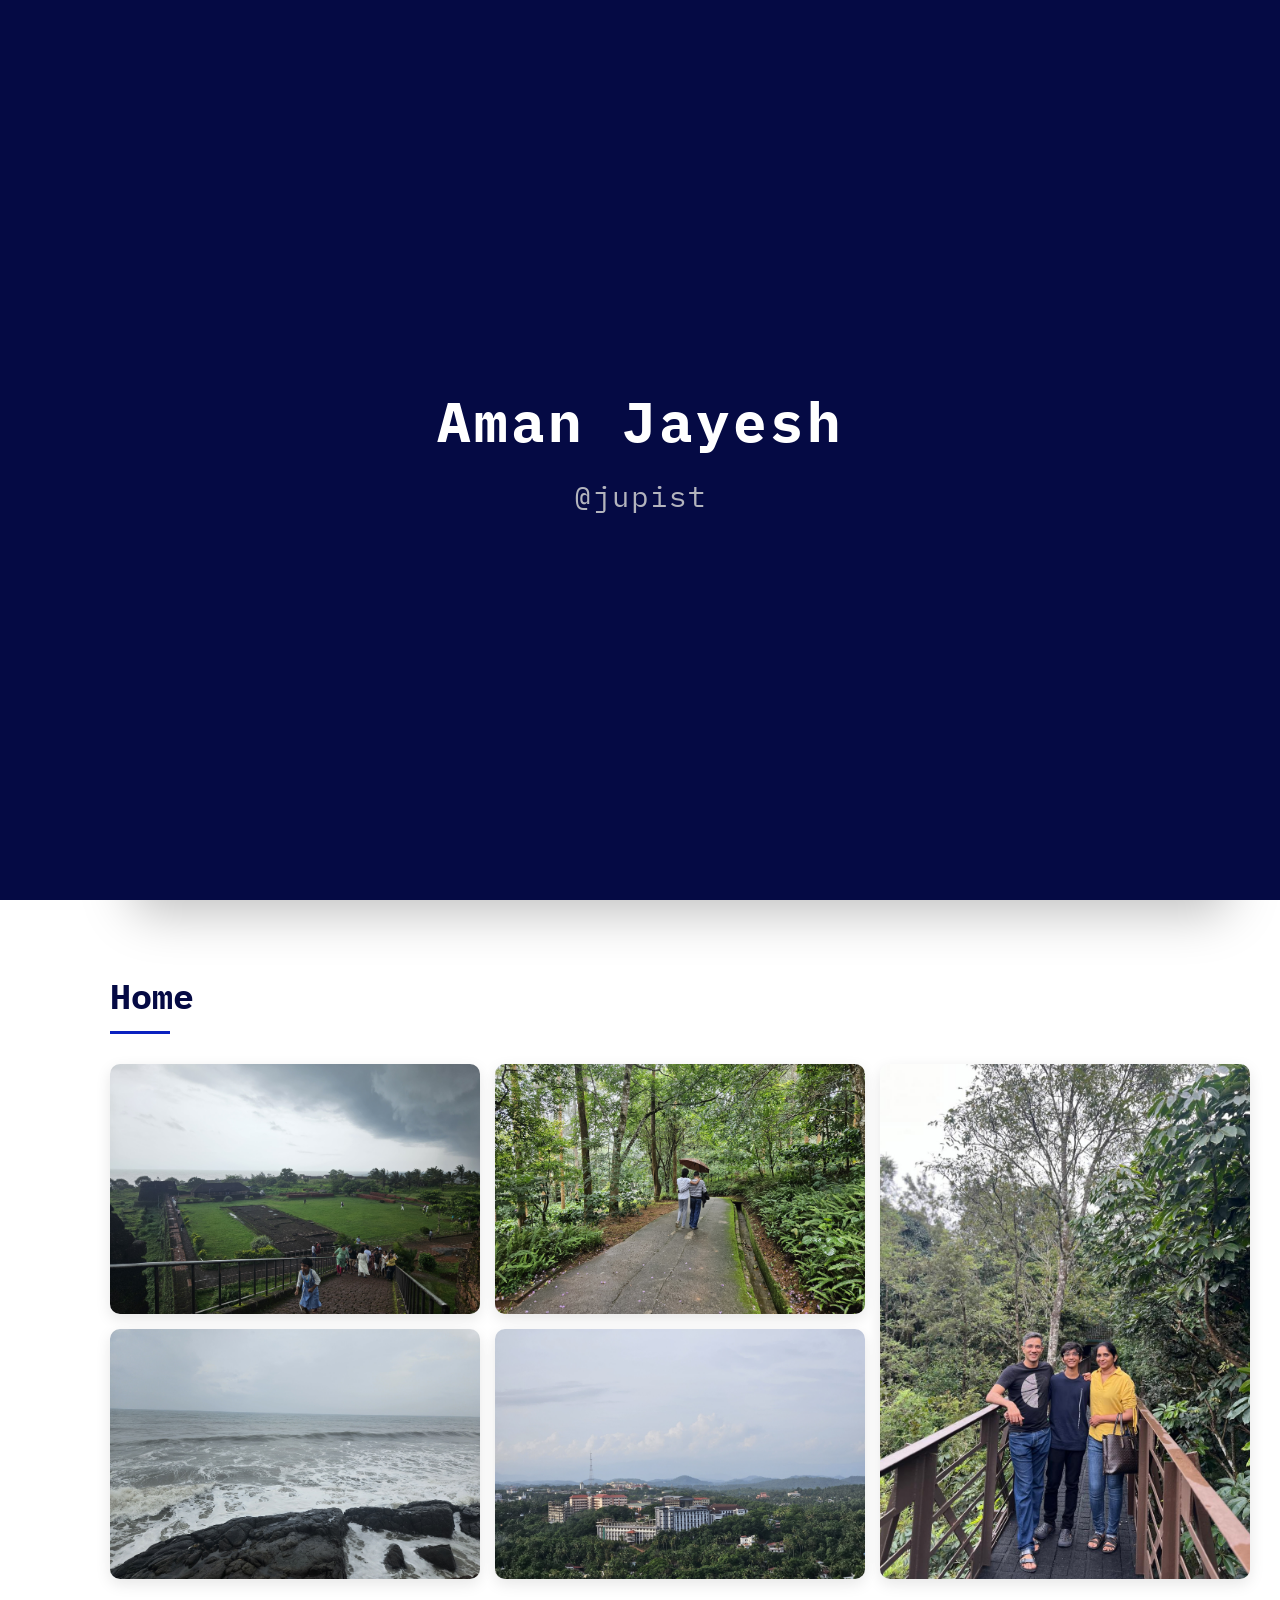
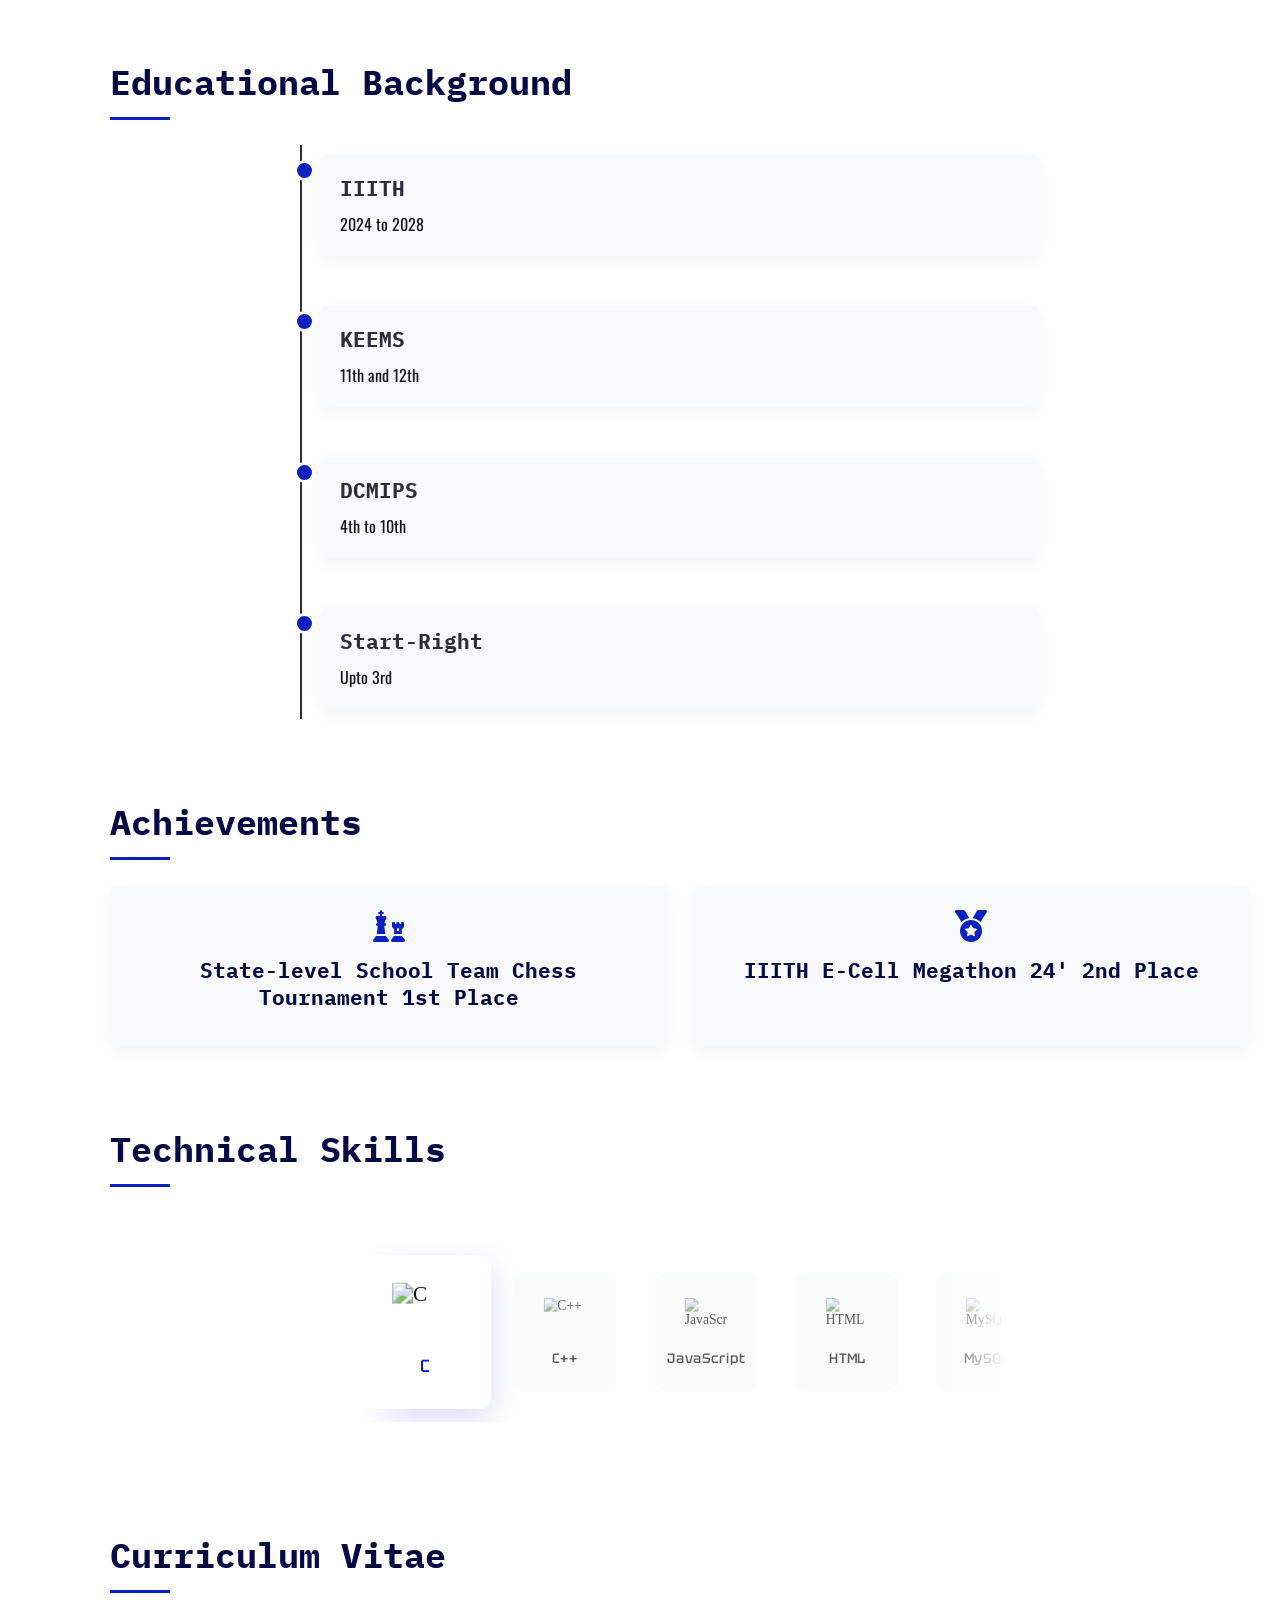
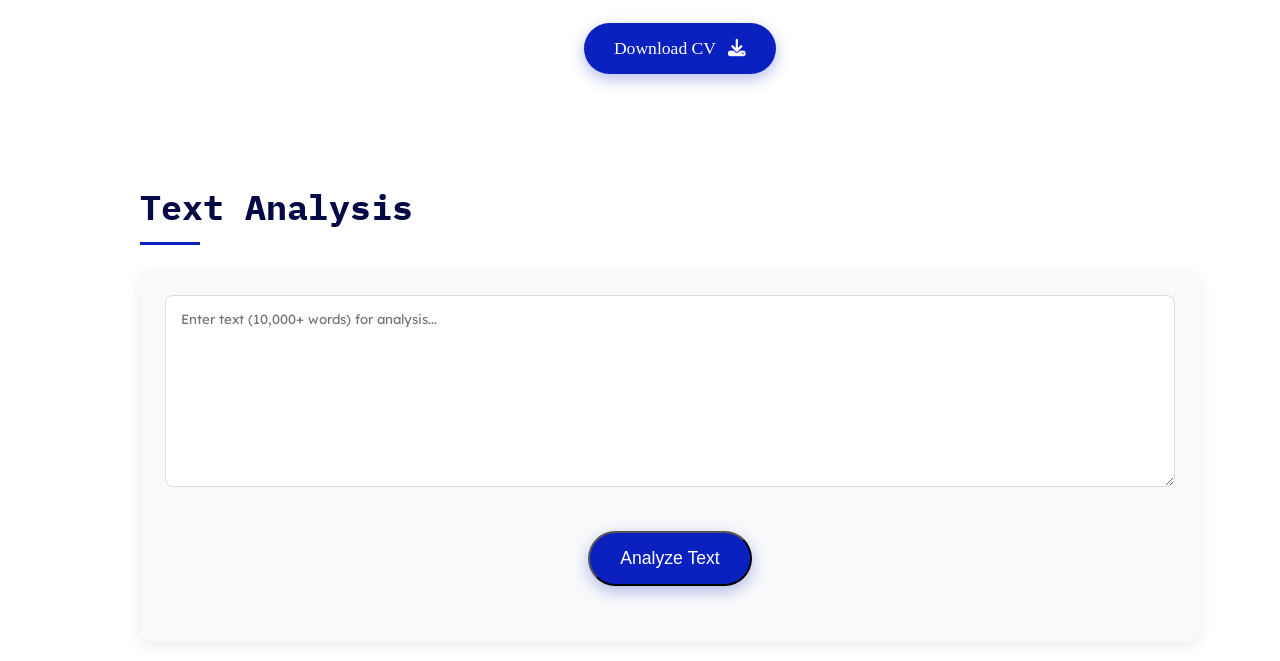
==== index.html @ 3fd02245 "9th" ====
<!DOCTYPE html>
<html lang="en">
<head>
    <meta charset="UTF-8">
    <meta name="viewport" content="width=device-width, initial-scale=1.0">
    <title>Aman Jayesh - Portfolio</title>
    <!-- Add IBM Plex Mono font -->
    <link rel="preconnect" href="https://fonts.googleapis.com">
    <link rel="preconnect" href="https://fonts.gstatic.com" crossorigin>
    <link href="https://fonts.googleapis.com/css2?family=IBM+Plex+Mono:wght@400;500;700&display=swap" rel="stylesheet">
    <!-- Add Oswald font for education section -->
    <link href="https://fonts.googleapis.com/css2?family=Oswald:wght@400;500;600;700&display=swap" rel="stylesheet">
    <!-- Add Tektur font for technical skills -->
    <link href="https://fonts.googleapis.com/css2?family=Tektur:wght@400;500;600;700&display=swap" rel="stylesheet">
    <!-- Add Lexend font for About Me and Profile sections -->
    <link href="https://fonts.googleapis.com/css2?family=Lexend:wght@300;400;500;600;700&display=swap" rel="stylesheet">
    <!-- Add Nexa Bold font -->
    <link href="https://use.typekit.net/your-project-id.css" rel="stylesheet"> <!-- You'll need a valid Typekit subscription for Nexa -->
    <!-- Your existing styles -->
    <link rel="stylesheet" href="css/styles.css">
    <link rel="stylesheet" href="css/animations.css">
    <link rel="stylesheet" href="https://cdnjs.cloudflare.com/ajax/libs/font-awesome/6.5.1/css/all.min.css">
    <!-- Add custom font styles -->
    <style>
        /* Add Nexa Bold font-face if you have the font files */
        @font-face {
            font-family: 'Nexa-Heavy';
            src: url('assets/fonts/Nexa-Heavy.ttf') format('ttf'),
                 url('assets/fonts/Nexa-Heavy.ttf') format('ttf');
            font-weight: bold;
            font-style: normal;
            font-display: swap;
        }
        
        body {
            font-family: 'Nexa-Heavy', serif;
        }
        
        h1, h2, h3 {
            font-family: 'IBM Plex Mono', 'Courier New', monospace;
        }
        
        /* Apply Oswald font specifically to education section content paragraphs, not the headings */
        .timeline-content p {
            font-family: 'Oswald', sans-serif;
            font-weight: 400;
        }
        
        /* Apply Tektur font specifically to technical skill names */
        .skill-item p {
            font-family: 'Tektur', sans-serif;
            font-weight: 500;
            letter-spacing: 0.5px;
        }
        
        /* Apply Lexend font to about section content */
        .about-section-item p {
            font-family: 'Lexend', sans-serif;
            font-weight: 400;
            line-height: 1.7;
            color: #555;
        }
        
        /* Apply Lexend font to profile section content */
        .profile-title, .profile-info-item {
            font-family: 'Lexend', sans-serif;
        }
        
        .menu-item span {
            font-family: 'IBM Plex Mono', 'Courier New', monospace;
        }
        
        .loading-name, .loading-username {
            font-family: 'IBM Plex Mono', 'Courier New', monospace;
        }
        
        /* Enhanced About section styles with direct box-shadow */
        .about-container-alt {
            display: grid;
            grid-template-columns: 1fr 2fr;
            gap: 40px;
            margin: 40px 30px;
            background-color: #eaecf0; /* Slightly darker off-white background */
            border-radius: 15px;
            overflow: hidden;
            position: relative;
            box-shadow: 0 10px 50px 10px rgba(0, 0, 0, 0.25); /* Direct prominent shadow */
            transform: translateZ(0); /* Force hardware acceleration for better shadow */
            transition: all 0.3s ease;
        }

        .about-container-alt:hover {
            box-shadow: 0 15px 60px 15px rgba(0, 0, 0, 0.3); /* Stronger shadow on hover */
            transform: translateZ(0) translateY(-5px); /* Subtle lift effect */
        }

        .about-image-column {
            display: flex;
            flex-direction: column;
            align-items: center;
            background-color: var(--navy);
            padding: 40px 20px;
        }

        .profile-card {
            width: 100%;
            max-width: 350px;
            color: white;
            box-shadow: 0 10px 20px rgba(0, 0, 0, 0.2);
            border-radius: 8px;
            overflow: hidden;
            transition: all 0.3s ease;
        }

        .profile-card:hover {
            box-shadow: 0 15px 30px rgba(0, 0, 0, 0.3);
            transform: translateY(-5px);
        }

        .profile-image {
            width: 200px;
            height: 200px;
            border-radius: 50%;
            overflow: hidden;
            margin: 0 auto 25px;
            border: 4px solid rgba(255, 255, 255, 0.2);
            box-shadow: 0 8px 20px rgba(0, 0, 0, 0.2);
        }

        .profile-image img {
            width: 100%;
            height: 100%;
            object-fit: cover;
            transition: transform 0.5s ease;
        }

        .profile-card:hover .profile-image img {
            transform: scale(1.05);
        }

        .profile-details {
            text-align: center;
            padding: 0 15px;
        }

        .profile-details h3 {
            font-size: 1.8rem;
            margin-bottom: 10px;
            color: white;
        }

        .profile-title {
            color: var(--gray);
            font-weight: 500;
            margin-bottom: 20px;
            font-size: 1.1rem;
        }

        .profile-info-item {
            display: flex;
            align-items: center;
            margin: 15px 0;
            color: rgba(255, 255, 255, 0.8);
        }

        .profile-info-item i {
            width: 30px;
            margin-right: 10px;
            color: white; /* Changed icon color to white */
        }

        .profile-info-item a {
            color: rgba(255, 255, 255, 0.8);
            text-decoration: none;
            transition: color 0.3s ease;
        }

        .profile-info-item a:hover {
            color: white;
            text-decoration: underline;
        }

        .social-links {
            margin-top: 30px;
            display: flex;
            justify-content: center;
            gap: 15px;
        }

        .social-links a {
            width: 40px;
            height: 40px;
            border-radius: 50%;
            background-color: rgba(255, 255, 255, 0.1);
            color: white;
            display: flex;
            align-items: center;
            justify-content: center;
            transition: all 0.3s ease;
        }

        .social-links a:hover {
            background-color: var(--blue);
            transform: translateY(-3px);
        }

        .about-content-column {
            padding: 40px;
        }

        .about-content-column h2 {
            margin-bottom: 30px;
            color: var(--navy);
            position: relative;
            display: inline-block;
        }

        .about-content-column h2:after {
            content: "";
            position: absolute;
            bottom: -10px;
            left: 0;
            width: 60px;
            height: 3px;
            background-color: var(--blue);
        }

        .about-section-item {
            position: relative;
            margin-bottom: 25px;
            padding-left: 30px;
        }

        .about-section-item:before {
            content: "";
            position: absolute;
            left: 0;
            top: 8px;
            width: 10px;
            height: 10px;
            border-radius: 50%;
            background-color: var(--blue);
        }

        .about-section-item h3 {
            margin-bottom: 12px;
            color: var(--dark-blue);
            font-size: 1.2rem;
        }

        .about-section-item p {
            line-height: 1.7;
            color: #555;
        }

        /* Responsive adjustments */
        @media screen and (max-width: 768px) {
            .about-container-alt {
                grid-template-columns: 1fr;
                margin: 30px 20px;
            }
            
            .about-image-column {
                padding: 30px 20px;
            }
            
            .about-content-column {
                padding: 30px 25px;
            }
        }

        /* Update carousel styles to support mouse hover interaction */
        .carousel {
            display: flex;
            position: relative;
            padding: 20px 0;
            overflow-x: auto; /* Changed from hidden to auto to allow manual scrolling */
            scroll-snap-type: x mandatory;
            scroll-behavior: smooth;
            -ms-overflow-style: none;  /* IE and Edge */
            scrollbar-width: none;  /* Firefox */
            pointer-events: auto; /* Enable pointer events on the carousel */
            cursor: grab; /* Show grab cursor to indicate scrollable area */
        }
        
        .carousel::-webkit-scrollbar {
            display: none;
        }
        
        .skill-item {
            transition: all 0.3s ease;
            opacity: 0.7;
            filter: grayscale(30%);
            transform: scale(0.85);
            cursor: pointer;
            flex: 0 0 120px;
            margin: 0 10px;
            scroll-snap-align: center;
        }
        
        .skill-item:hover, .skill-item.active {
            opacity: 1;
            filter: grayscale(0%);
            transform: scale(1.1);
            box-shadow: 0 10px 30px rgba(10, 33, 192, 0.15);
            background-color: white;
        }

        /* Home section gallery styling */
        .home-gallery {
            display: grid;
            grid-template-columns: repeat(3, 1fr);
            grid-template-rows: repeat(2, 250px);
            gap: 15px;
            margin: 30px 0;
        }
        
        .gallery-item {
            position: relative;
            overflow: hidden;
            border-radius: 10px;
            transition: all 0.3s ease;
            box-shadow: 0 5px 15px rgba(0, 0, 0, 0.1);
        }
        
        .gallery-item:hover {
            transform: translateY(-5px);
            box-shadow: 0 15px 30px rgba(0, 0, 0, 0.2);
        }
        
        .gallery-item img {
            width: 100%;
            height: 100%;
            object-fit: cover;
            transition: transform 0.5s ease;
        }
        
        .gallery-item:hover img {
            transform: scale(1.05);
        }
        
        /* Position the gallery items */
        .gallery-item:first-child {
            grid-column: 1;
            grid-row: 1;
        }
        
        .gallery-item:nth-child(2) {
            grid-column: 2;
            grid-row: 1;
        }
        
        .gallery-item:nth-child(3) {
            grid-column: 3;
            grid-row: 1 / span 2; /* Make this the portrait image spanning 2 rows */
            height: 100%;
        }
        
        .gallery-item:nth-child(4) {
            grid-column: 1;
            grid-row: 2;
        }
        
        .gallery-item:nth-child(5) {
            grid-column: 2;
            grid-row: 2;
        }
        
        /* Responsive adjustments for the gallery */
        @media screen and (max-width: 768px) {
            .home-gallery {
                grid-template-columns: 1fr 1fr;
                grid-template-rows: repeat(3, 200px);
            }
            
            .gallery-item:nth-child(3) {
                grid-column: 1 / span 2;
                grid-row: 3;
                height: auto;
            }
            
            .gallery-item:nth-child(4) {
                grid-column: 1;
                grid-row: 2;
            }
            
            .gallery-item:nth-child(5) {
                grid-column: 2;
                grid-row: 2;
            }
        }
        .text-analysis-container {
        background-color: #f8f9fa;
        padding: 25px;
        border-radius: 12px;
        box-shadow: 0 5px 15px rgba(0, 0, 0, 0.08);
    }
    
    .analysis-results {
        margin-top: 20px;
    }
    
    .result-section {
        margin-bottom: 30px;
    }
    
    .result-section h3 {
        margin-bottom: 15px;
        padding-bottom: 8px;
        border-bottom: 2px solid var(--blue);
        color: var(--navy);
    }
    
    .stats-grid {
        display: grid;
        grid-template-columns: repeat(auto-fill, minmax(200px, 1fr));
        gap: 15px;
    }
    
    .stat-item {
        background-color: white;
        padding: 15px;
        border-radius: 8px;
        box-shadow: 0 3px 10px rgba(0, 0, 0, 0.05);
        display: flex;
        justify-content: space-between;
        align-items: center;
    }
    
    .stat-label {
        font-weight: 500;
        color: #555;
    }
    
    .stat-value {
        font-family: 'Tektur', monospace;
        font-size: 1.2rem;
        color: var(--blue);
    }
    
    .word-counts {
        display: grid;
        grid-template-columns: repeat(auto-fill, minmax(150px, 1fr));
        gap: 10px;
    }
    
    .word-count-item {
        background-color: white;
        padding: 12px 15px;
        border-radius: 8px;
        box-shadow: 0 3px 10px rgba(0, 0, 0, 0.05);
        display: flex;
        justify-content: space-between;
        align-items: center;
    }
    
    .word-count-item .word {
        font-weight: 500;
        color: #444;
    }
    .word-count-item .count {
        font-family: 'Tektur', monospace;
        color: var(--blue);
    }
    
    @media screen and (max-width: 768px) {
        .stats-grid, .word-counts {
            grid-template-columns: 1fr 1fr;
        }
    }
    
    @media screen and (max-width: 480px) {
        .stats-grid, .word-counts {
            grid-template-columns: 1fr;
        }
    }
    /* Text analysis section layout fixes */
#text-analysis {
    padding-left: 100px; /* Move content away from menu bar */
    padding-right: 40px;
    max-width: 1200px;
    margin: 0 auto; /* Center the section */
}

#analyze-btn {
    display: block;
    margin: 20px auto 30px;
}

#text-input {
    width: 100%;
    max-width: 100%;
    box-sizing: border-box;
}

.analysis-results {
    width: 100%;
    max-width: 100%;
}
    </style>
</head>
<body>
    <!-- Fullscreen Loading Animation -->
    <div class="loading-screen">
        <div class="loading-content">
            <h1 class="loading-name">Aman Jayesh</h1>
            <p class="loading-username">@jupist</p>
        </div>
    </div>

    <!-- Side Navigation Menu -->
    <nav class="side-menu">
        <ul>
            <li><a href="#about" class="menu-item"><i class="fas fa-user"></i> <span>About</span></a></li>
            <li><a href="#home" class="menu-item"><i class="fas fa-home"></i> <span>Home</span></a></li>
            <li><a href="#education" class="menu-item"><i class="fas fa-graduation-cap"></i> <span>Education</span></a></li>
            <li><a href="#achievements" class="menu-item"><i class="fas fa-trophy"></i> <span>Achievements</span></a></li>
            <li><a href="#skills" class="menu-item"><i class="fas fa-code"></i> <span>Skills</span></a></li>
            <li><a href="#cv" class="menu-item"><i class="fas fa-file-pdf"></i> <span>CV</span></a></li>
        </ul>
    </nav>

    <!-- Main Content -->
    <div class="content">
        <header>
            <h1>Aman Jayesh</h1>
        </header>

        <section id="about" class="section">
            <!-- Removed the shadow-wrapper div and applied shadow directly to about-container-alt -->
            <div class="about-container-alt">
                <div class="about-image-column">
                    <div class="profile-card">
                        <div class="profile-image">
                            <img src="assets/images/profile-photo.jpg" alt="Aman Jayesh">
                        </div>
                        <div class="profile-details">
                            <h3>Aman Jayesh</h3>
                            <p class="profile-title">Computer Science Student</p>
                            <div class="profile-info-item">
                                <i class="fas fa-graduation-cap"></i>
                                <a href="https://www.iiit.ac.in" target="_blank">IIIT Hyderabad</a>
                            </div>
                            <div class="profile-info-item">
                                <i class="fas fa-map-marker-alt"></i>
                                <span>Calicut, Kerala</span>
                            </div>
                            <div class="profile-info-item">
                                <i class="fas fa-shuttle-space"></i>
                                <span>2024 - 2028</span>
                            </div>
                            <div class="social-links">
                                <a href="https://github.com/jupist/" target="_blank"><i class="fab fa-github"></i></a>
                                <a href="https://www.linkedin.com/in/aman-jayesh-77b382324" target="_blank"><i class="fab fa-linkedin"></i></a>
                            </div>
                        </div>
                    </div>
                </div>
                
                <div class="about-content-column">
                    <h2>About Me</h2>
                    
                    <div class="about-section-item">
                        <h3>Background</h3>
                        <p>My name is Aman Jayesh and I'm doing a BTech in Computer Science and Engineering at International Institute of Information Technology, Hyderabad. I am from Calicut, Kerala, a beautiful coastal city known for its rich cuisine.</p>
                    </div>
                    
                    <div class="about-section-item">
                        <h3>Interests</h3>
                        <p>I love playing badminton, watching movies and doing graphic design</p>
                    </div>
                    
                    <div class="about-section-item">
                        <h3>Fun Fact</h3>
                        <p>I've got the annoying habit of starting movies and stopping halfway through</p>
                    </div>
                    
                    <div class="about-section-item">
                        <h3>Aspirations</h3>
                        <p>I enjoy doing creative projects and working toghether with people. In my 4 years of college I want to achieve everything I wanted to do when I first joined this place and more.</p>
                    </div>
                </div>
            </div>
        </section>

        <!-- New Home Section with Gallery -->
        <section id="home" class="section">
            <h2>Home</h2>
            <div class="home-gallery">
                <div class="gallery-item">
                    <img src="assets/images/campus.jpg" alt="Campus View">
                </div>
                <div class="gallery-item">
                    <img src="assets/images/library.jpg" alt="Library">
                </div>
                <div class="gallery-item">
                    <img src="assets/images/student.jpg" alt="Student Portrait">
                </div>
                <div class="gallery-item">
                    <img src="assets/images/classroom.jpg" alt="Classroom">
                </div>
                <div class="gallery-item">
                    <img src="assets/images/technology.jpg" alt="Technology">
                </div>
            </div>
        </section>

        <section id="education" class="section">
            <h2>Educational Background</h2>
            <div class="timeline">
                <div class="timeline-item">
                    <div class="timeline-content">
                        <h3>IIITH</h3>
                        <p>2024 to 2028</p>
                    </div>
                </div>
                <div class="timeline-item">
                    <div class="timeline-content">
                        <h3>KEEMS</h3>
                        <p>11th and 12th</p>
                    </div>
                </div>
                <div class="timeline-item">
                    <div class="timeline-content">
                        <h3>DCMIPS</h3>
                        <p>4th to 10th</p>
                    </div>
                </div>
                <div class="timeline-item">
                    <div class="timeline-content">
                        <h3>Start-Right</h3>
                        <p>Upto 3rd</p>
                    </div>
                </div>
            </div>
        </section>

        <section id="achievements" class="section">
            <h2>Achievements</h2>
            <div class="achievement-items">
                <div class="achievement-item">
                    <i class="fas fa-chess"></i>
                    <h3>State-level School Team Chess Tournament 1st Place</h3>
                    <p></p>
                </div>
                <div class="achievement-item">
                    <i class="fas fa-medal"></i>
                    <h3>IIITH E-Cell Megathon 24' 2nd Place</h3>
                    <p></p>
                </div>
            </div>
        </section>

        <section id="skills" class="section">
            <h2>Technical Skills</h2>
            <div class="carousel-wrapper">
                <div class="carousel-container">
                    <div class="carousel">
                        <div class="skill-item">
                            <img src="https://cdn.jsdelivr.net/gh/devicons/devicon/icons/c/c-original.svg" alt="C">
                            <p>C</p>
                        </div>
                        <div class="skill-item">
                            <img src="https://cdn.jsdelivr.net/gh/devicons/devicon/icons/cplusplus/cplusplus-original.svg" alt="C++">
                            <p>C++</p>
                        </div>
                        <div class="skill-item">
                            <img src="https://cdn.jsdelivr.net/gh/devicons/devicon/icons/javascript/javascript-original.svg" alt="JavaScript">
                            <p>JavaScript</p>
                        </div>
                        <div class="skill-item">
                            <img src="https://cdn.jsdelivr.net/gh/devicons/devicon/icons/html5/html5-original.svg" alt="HTML">
                            <p>HTML</p>
                        </div>
                        <div class="skill-item">
                            <img src="https://cdn.jsdelivr.net/gh/devicons/devicon/icons/mysql/mysql-original.svg" alt="MySQL">
                            <p>MySQL</p>
                        </div>
                        <div class="skill-item">
                            <img src="https://cdn.jsdelivr.net/gh/devicons/devicon/icons/mongodb/mongodb-original.svg" alt="MongoDB">
                            <p>MongoDB</p>
                        </div>
                        <div class="skill-item">
                            <img src="https://cdn.jsdelivr.net/gh/devicons/devicon/icons/python/python-original.svg" alt="Python">
                            <p>Python</p>
                        </div>
                        <div class="skill-item">
                            <img src="https://cdn.jsdelivr.net/gh/devicons/devicon/icons/react/react-original.svg" alt="React">
                            <p>React</p>
                        </div>
                        <div class="skill-item">
                            <img src="https://cdn.jsdelivr.net/gh/devicons/devicon/icons/bash/bash-original.svg" alt="Bash">
                            <p>Bash</p>
                        </div>
                    </div>
                </div>
            </div>
        </section>

        <section id="cv" class="section">
            <h2>Curriculum Vitae</h2>
            <div class="cv-container">
                <a href="assets/files/aman-jayesh-cv.pdf" class="cv-btn" download>Download CV <i class="fas fa-download"></i></a>
            </div>
        </section>
    </div>
    <section id="text-analysis" class="section">
        <h2>Text Analysis</h2>
        <div class="text-analysis-container">
            <textarea id="text-input" placeholder="Enter text (10,000+ words) for analysis..." rows="10" style="width: 100%; padding: 15px; border-radius: 8px; border: 1px solid #ddd; font-family: 'Lexend', sans-serif; margin-bottom: 20px;"></textarea>
            
            <button id="analyze-btn" class="cv-btn" style="margin-bottom: 30px;">Analyze Text</button>
            
            <div class="analysis-results" style="display: none;">
                <div class="result-section">
                    <h3>Basic Statistics</h3>
                    <div id="basic-stats" class="stats-grid">
                        <div class="stat-item">
                            <span class="stat-label">Letters:</span>
                            <span id="letter-count" class="stat-value">0</span>
                        </div>
                        <div class="stat-item">
                            <span class="stat-label">Words:</span>
                            <span id="word-count" class="stat-value">0</span>
                        </div>
                        <div class="stat-item">
                            <span class="stat-label">Spaces:</span>
                            <span id="space-count" class="stat-value">0</span>
                        </div>
                        <div class="stat-item">
                            <span class="stat-label">Newlines:</span>
                            <span id="newline-count" class="stat-value">0</span>
                        </div>
                        <div class="stat-item">
                            <span class="stat-label">Special Symbols:</span>
                            <span id="special-count" class="stat-value">0</span>
                        </div>
                    </div>
                </div>
                
                <div class="result-section">
                    <h3>Pronouns</h3>
                    <div id="pronoun-counts" class="word-counts"></div>
                </div>
                
                <div class="result-section">
                    <h3>Prepositions</h3>
                    <div id="preposition-counts" class="word-counts"></div>
                </div>
                
                <div class="result-section">
                    <h3>Articles</h3>
                    <div id="article-counts" class="word-counts"></div>
                </div>
            </div>
        </div>
    </section>
    
    <script>
        document.addEventListener('DOMContentLoaded', function() {
            setTimeout(() => {
                document.querySelector('.loading-screen').classList.add('fade-out');
                setTimeout(() => {
                    document.querySelector('.loading-screen').style.display = 'none';
                }, 1000);
            }, 2000);
            
            // Add animation delay to sections for staggered effect
            const sections = document.querySelectorAll('.section');
            sections.forEach((section, index) => {
                section.style.animationDelay = `${0.2 * index}s`;
            });
            
            // Set up the mouse-controlled carousel functionality
            setupMouseCarousel();
        });
        
        // Mouse-controlled carousel functionality
        function setupMouseCarousel() {
            const carousel = document.querySelector('.carousel');
            const skillItems = document.querySelectorAll('.skill-item');
            const carouselContainer = document.querySelector('.carousel-container');
            let isMouseDown = false;
            let startX, scrollLeft;
            
            // Enable manual scrolling
            // Mouse events for drag scrolling
            carousel.addEventListener('mousedown', (e) => {
                isMouseDown = true;
                carousel.style.cursor = 'grabbing';
                startX = e.pageX - carousel.offsetLeft;
                scrollLeft = carousel.scrollLeft;
            });
            
            carousel.addEventListener('mouseleave', () => {
                isMouseDown = false;
                carousel.style.cursor = 'grab';
            });
            
            carousel.addEventListener('mouseup', () => {
                isMouseDown = false;
                carousel.style.cursor = 'grab';
            });
            carousel.addEventListener('mousemove', (e) => {
                if (!isMouseDown) return;
                e.preventDefault();
                const x = e.pageX - carousel.offsetLeft;
                const walk = (x - startX) * 2; // Multiply by 2 for faster scrolling
                carousel.scrollLeft = scrollLeft - walk;
            });
            
            // Apply hover effects to each skill item and center it
            skillItems.forEach((item, index) => {
                item.addEventListener('mouseenter', () => {
                    // Remove active class from all items
                    skillItems.forEach(i => i.classList.remove('active'));
                    // Add active class to hovered item
                    item.classList.add('active');
                    
                    // Center the hovered item in the carousel
                    const itemWidth = item.offsetWidth;
                    const containerWidth = carouselContainer.offsetWidth;
                    const itemOffset = item.offsetLeft;
                    const scrollPosition = itemOffset - (containerWidth / 2) + (itemWidth / 2);
                    
                    carousel.scrollTo({
                        left: scrollPosition,
                        behavior: 'smooth'
                    });
                });
            });
            
            // Add active class to first item initially
            if (skillItems.length > 0) {
                skillItems[0].classList.add('active');
            }
        }
        // Event tracking function for user interactions
function setupEventTracking() {
    // Initialize page view tracking
    logPageView();
    
    // Track all click events using event delegation
    document.addEventListener('click', function(event) {
        // Get the clicked element
        const target = event.target;
        
        // Determine object type based on element properties
        let objectType = determineObjectType(target);
        
        // Log the click event
        logEvent('click', objectType);
    });
    
    // Track element views using Intersection Observer API
    setupViewTracking();
}

// Function to determine what type of object was interacted with
function determineObjectType(element) {
    // Check element tag name and attributes to determine type
    if (element.tagName === 'IMG' || element.tagName === 'SVG' || element.closest('.gallery-item')) {
        return 'image';
    } else if (element.tagName === 'A' || element.closest('a')) {
        return 'link';
    } else if (element.tagName === 'BUTTON' || element.classList.contains('cv-btn')) {
        return 'button';
    } else if (element.classList.contains('menu-item') || element.closest('.menu-item')) {
        return 'menu-item';
    } else if (element.closest('.skill-item')) {
        return 'skill-item';
    } else if (element.closest('.timeline-item')) {
        return 'timeline-item';
    } else if (element.closest('.achievement-item')) {
        return 'achievement-item';
    } else if (element.tagName === 'H1' || element.tagName === 'H2' || element.tagName === 'H3' || 
              element.tagName === 'P' || element.tagName === 'SPAN') {
        return 'text';
    } else {
        // For any other element, get the most specific identifier
        return element.id ? `element-id:${element.id}` : 
               (element.className ? `element-class:${element.className}` : `element:${element.tagName.toLowerCase()}`);
    }
}

// Function to log events in the required format with IST timestamp
function logEvent(eventType, objectType) {
    const now = new Date();
    
    // Convert to IST (UTC+5:30)
    const istOptions = { 
        timeZone: 'Asia/Kolkata',
        year: 'numeric',
        month: '2-digit',
        day: '2-digit',
        hour: '2-digit',
        minute: '2-digit',
        second: '2-digit',
        hour12: false
    };
    
    const timestamp = now.toLocaleString('en-IN', istOptions);
    console.log(`${timestamp}, ${eventType}, ${objectType}`);
}

// Log page view on initial load
function logPageView() {
    logEvent('view', 'page');
}

// Track when elements come into view
function setupViewTracking() {
    // Create an observer for tracking when elements come into view
    const observer = new IntersectionObserver((entries) => {
        entries.forEach(entry => {
            // If the element is now visible
            if (entry.isIntersecting) {
                const target = entry.target;
                // Don't log view events for the entire body or very common elements
                if (target.tagName !== 'BODY' && target.tagName !== 'DIV') {
                    const objectType = determineObjectType(target);
                    logEvent('view', objectType);
                }
                
                // Stop observing this element after it's been viewed once
                observer.unobserve(target);
            }
        });
    }, {
        // Element is considered "viewed" when 70% visible
        threshold: 0.7
    });
    
    // Observe important elements that we want to track views for
    const elementsToObserve = [
        ...document.querySelectorAll('.section'),
        ...document.querySelectorAll('.gallery-item'),
        ...document.querySelectorAll('.skill-item'),
        ...document.querySelectorAll('.timeline-item'),
        ...document.querySelectorAll('.achievement-item'),
        ...document.querySelectorAll('.profile-card'),
        ...document.querySelectorAll('h2')
    ];
    
    elementsToObserve.forEach(element => {
        observer.observe(element);
    });
}

// Initialize the tracking when the DOM is fully loaded
document.addEventListener('DOMContentLoaded', function() {
    // Your existing code
    setTimeout(() => {
        document.querySelector('.loading-screen').classList.add('fade-out');
        setTimeout(() => {
            document.querySelector('.loading-screen').style.display = 'none';
        }, 1000);
    }, 2000);
    
    // Add animation delay to sections for staggered effect
    const sections = document.querySelectorAll('.section');
    sections.forEach((section, index) => {
        section.style.animationDelay = `${0.2 * index}s`;
    });
    
    // Set up the mouse-controlled carousel functionality
    setupMouseCarousel();
    
    // Set up event tracking
    setupEventTracking();
});
document.getElementById('analyze-btn').addEventListener('click', function() {
        const text = document.getElementById('text-input').value;
        
        // Show results container
        document.querySelector('.analysis-results').style.display = 'block';
        
        // Perform analysis
        analyzeText(text);
    });
    
    function analyzeText(text) {
        // Calculate basic statistics
        const letterCount = (text.match(/[a-zA-Z]/g) || []).length;
        const wordCount = text.split(/\s+/).filter(word => word.length > 0).length;
        const spaceCount = (text.match(/\s/g) || []).length;
        const newlineCount = (text.match(/\n/g) || []).length;
        const specialCount = (text.match(/[^\w\s]/g) || []).length;
        
        // Update basic stats in the DOM
        document.getElementById('letter-count').textContent = letterCount;
        document.getElementById('word-count').textContent = wordCount;
        document.getElementById('space-count').textContent = spaceCount;
        document.getElementById('newline-count').textContent = newlineCount;
        document.getElementById('special-count').textContent = specialCount;
        
        // Tokenize text (converting to lowercase and splitting by spaces and punctuation)
        const tokens = text.toLowerCase().match(/\b\w+\b/g) || [];
                // Process pronouns
                const pronouns = [
            'i', 'me', 'my', 'mine', 'myself',
            'you', 'your', 'yours', 'yourself', 'yourselves',
            'he', 'him', 'his', 'himself',
            'she', 'her', 'hers', 'herself',
            'it', 'its', 'itself',
            'we', 'us', 'our', 'ours', 'ourselves',
            'they', 'them', 'their', 'theirs', 'themselves',
            'this', 'that', 'these', 'those',
            'who', 'whom', 'whose', 'which', 'what'
        ];
        
        // Process prepositions
        const prepositions = [
            'about', 'above', 'across', 'after', 'against', 'along', 'amid', 'among',
            'around', 'at', 'before', 'behind', 'below', 'beneath', 'beside', 'between',
            'beyond', 'by', 'concerning', 'considering', 'despite', 'down', 'during',
            'except', 'for', 'from', 'in', 'inside', 'into', 'like', 'near', 'of',
            'off', 'on', 'onto', 'out', 'outside', 'over', 'past', 'regarding',
            'round', 'since', 'through', 'throughout', 'to', 'toward', 'towards',
            'under', 'underneath', 'until', 'unto', 'up', 'upon', 'with', 'within', 'without'
        ];
        
        // Process indefinite articles
        const indefiniteArticles = ['a', 'an', 'some', 'any', 'each', 'every'];
        
        // Count occurrences
        const pronounCounts = countOccurrences(tokens, pronouns);
        const prepositionCounts = countOccurrences(tokens, prepositions);
        const articleCounts = countOccurrences(tokens, indefiniteArticles);
        // Update DOM with counts
        displayCounts('pronoun-counts', pronounCounts);
        displayCounts('preposition-counts', prepositionCounts);
        displayCounts('article-counts', articleCounts);
    }
    
    function countOccurrences(tokens, wordList) {
        const counts = {};
        
        // Initialize counts
        wordList.forEach(word => {
            counts[word] = 0;
        });
        
        // Count occurrences
        tokens.forEach(token => {
            if (wordList.includes(token)) {
                counts[token]++;
            }
        });
        
        // Filter out words with zero occurrences
        return Object.fromEntries(
            Object.entries(counts).filter(([_, count]) => count > 0)
        );
    }
    
    function displayCounts(elementId, counts) {
        const container = document.getElementById(elementId);
        container.innerHTML = '';
        
        // Sort by count (descending)
        const sortedCounts = Object.entries(counts).sort((a, b) => b[1] - a[1]);
        if (sortedCounts.length === 0) {
            container.innerHTML = '<p style="grid-column: 1/-1; text-align: center; color: #777;">None found in the text.</p>';
            return;
        }
        
        sortedCounts.forEach(([word, count]) => {
            const item = document.createElement('div');
            item.className = 'word-count-item';
            item.innerHTML = `
                <span class="word">${word}</span>
                <span class="count">${count}</span>
            `;
            container.appendChild(item);
        });
    }
    </script>
</body>
</html>
---- css/styles.css ----
/* Color palette */
:root {
    --dark: #141619;
    --dark-blue: #2C2E3A;
    --navy: #050A44;
    --blue: #0A21C0;
    --gray: #B3B4BD;
    --white: #FFFFFF;
}

/* Base styles */
* {
    margin: 0;
    padding: 0;
    box-sizing: border-box;
}

body {
    font-family: Georgia, serif;
    background-color: var(--white);
    color: var(--dark);
    overflow-x: hidden;
}

h1, h2, h3 {
    font-family: 'Courier New', monospace;
    color: var(--navy);
}

/* Loading Screen */
.loading-screen {
    position: fixed;
    top: 0;
    left: 0;
    width: 100%;
    height: 100%;
    background-color: var(--navy);
    display: flex;
    justify-content: center;
    align-items: center;
    z-index: 9999;
    opacity: 1;
    transition: opacity 1s ease;
}

.loading-screen.fade-out {
    opacity: 0;
}

.loading-content {
    text-align: center;
}

.loading-name {
    font-size: 3.5rem;
    color: var(--white);
    letter-spacing: 3px;
    margin-bottom: 20px;
    animation: fadeIn 1.5s ease-in-out;
}

.loading-username {
    font-size: 1.8rem;
    color: var(--gray);
    letter-spacing: 2px;
    animation: fadeIn 1.5s ease-in-out 0.5s both;
}

/* Side Menu */
.side-menu {
    position: fixed;
    height: 100vh;
    width: 80px;
    background-color: var(--dark);
    transition: width 0.3s ease;
    overflow: hidden;
    z-index: 100;
}

.side-menu:hover {
    width: 250px;
}

.side-menu ul {
    list-style: none;
    padding: 50px 0;
}

.side-menu li {
    width: 100%;
    margin-bottom: 15px;
}

.menu-item {
    display: flex;
    align-items: center;
    color: var(--gray);
    text-decoration: none;
    padding: 15px 25px;
    transition: all 0.3s ease;
}

.menu-item i {
    font-size: 20px;
    min-width: 30px;
}

.menu-item span {
    margin-left: 15px;
    opacity: 0;
    transition: opacity 0.3s ease;
}

.side-menu:hover .menu-item span {
    opacity: 1;
}

.menu-item:hover {
    background-color: var(--blue);
    color: var(--white);
}

/* Content */
.content {
    margin-left: 80px;
    padding: 30px;
}

header {
    padding: 30px 0;
    text-align: center;
    margin-bottom: 40px;
}

header h1 {
    font-size: 3.5rem;
    background: linear-gradient(to right, var(--navy), var(--blue));
    -webkit-background-clip: text;
    background-clip: text;
    color: transparent;
    letter-spacing: 2px;
}

.section {
    margin-bottom: 80px;
    opacity: 0;
    transform: translateY(20px);
    animation: slideUp 0.8s ease forwards;
}

.section h2 {
    font-size: 2.2rem;
    margin-bottom: 25px;
    position: relative;
    padding-bottom: 15px;
}

.section h2::after {
    content: "";
    position: absolute;
    bottom: 0;
    left: 0;
    width: 60px;
    height: 3px;
    background-color: var(--blue);
}

/* Profile and About */
.profile-container {
    display: flex;
    align-items: center;
    gap: 40px;
    animation-delay: 0.3s;
}

.profile-image {
    flex: 0 0 auto;
    width: 200px;
    height: 200px;
    border-radius: 50%;
    overflow: hidden;
    border: 3px solid var(--blue);
    box-shadow: 0 10px 25px rgba(10, 33, 192, 0.2);
}

.profile-image img {
    width: 100%;
    height: 100%;
    object-fit: cover;
}

.about-text {
    flex: 1;
}

.about-text p {
    font-size: 1.1rem;
    line-height: 1.6;
}

/* Education Timeline */
.timeline {
    position: relative;
    max-width: 800px;
    margin: 0 auto;
}

.timeline::before {
    content: '';
    position: absolute;
    width: 2px;
    background-color: var(--dark-blue);
    top: 0;
    bottom: 0;
    left: 20px;
}

.timeline-item {
    padding: 10px 40px;
    position: relative;
    margin-bottom: 30px;
}

.timeline-item::before {
    content: '';
    position: absolute;
    width: 15px;
    height: 15px;
    border-radius: 50%;
    background-color: var(--blue);
    border: 3px solid var(--white);
    left: 14px;
    top: 15px;
    z-index: 1;
}

.timeline-content {
    padding: 20px;
    background-color: #f8f9fa;
    position: relative;
    border-radius: 6px;
    box-shadow: 0 5px 15px rgba(0, 0, 0, 0.05);
    transition: transform 0.3s ease;
}

.timeline-content:hover {
    transform: translateX(5px);
}

.timeline-content h3 {
    font-size: 1.3rem;
    margin-bottom: 10px;
    color: var(--dark-blue);
}

/* Achievements */
.achievement-items {
    display: grid;
    grid-template-columns: repeat(auto-fit, minmax(300px, 1fr));
    gap: 25px;
}

.achievement-item {
    background-color: #f8f9fa;
    border-radius: 8px;
    padding: 25px;
    transition: transform 0.3s ease, box-shadow 0.3s ease;
    box-shadow: 0 5px 15px rgba(0, 0, 0, 0.05);
    text-align: center;
}

.achievement-item:hover {
    transform: translateY(-5px);
    box-shadow: 0 15px 30px rgba(0, 0, 0, 0.1);
}

.achievement-item i {
    font-size: 2rem;
    color: var(--blue);
    margin-bottom: 15px;
}

.achievement-item h3 {
    font-size: 1.3rem;
    margin-bottom: 10px;
}

/* Skills Carousel - Updated for exactly 5 items with no manual scrolling */
.carousel-wrapper {
    position: relative;
    margin: 0 auto;
    width: 100%;
    overflow: hidden;
}

.carousel-container {
    position: relative;
    width: 650px; /* Exactly enough for 5 items (120px * 5 + 10px margin * 10) */
    margin: 0 auto;
    overflow: hidden;
    padding: 30px 0;
    user-select: none; /* Prevent text selection */
    touch-action: none; /* Disable touch actions */
}

.carousel {
    display: flex;
    position: relative;
    padding: 20px 0;
    overflow-x: hidden; /* Changed from auto to hidden to prevent manual scrolling */
    scroll-snap-type: x mandatory;
    scroll-behavior: smooth;
    -ms-overflow-style: none;  /* IE and Edge */
    scrollbar-width: none;  /* Firefox */
    pointer-events: none; /* Disable pointer events on the carousel */
}

.carousel::-webkit-scrollbar {
    display: none;
}

.skill-item {
    flex: 0 0 120px;
    height: 140px;
    margin: 0 10px;
    display: flex;
    flex-direction: column;
    align-items: center;
    justify-content: center;
    background-color: #f8f9fa;
    border-radius: 10px;
    padding: 15px;
    scroll-snap-align: center;
    transition: all 0.4s ease;
    opacity: 0.7;
    filter: grayscale(30%);
    transform: scale(0.85);
}

.skill-item.active {
    opacity: 1;
    filter: grayscale(0%);
    transform: scale(1.1);
    box-shadow: 0 10px 30px rgba(10, 33, 192, 0.15);
    background-color: white;
}

.skill-item img {
    width: 50px;
    height: 50px;
    margin-bottom: 10px;
    transition: transform 0.3s ease;
}

.skill-item.active img {
    transform: scale(1.2);
}

.skill-item p {
    font-weight: bold;
    transition: all 0.3s ease;
}

.skill-item.active p {
    color: var(--blue);
}

/* Add a subtle indicator to show there are more items */
.carousel-container::before,
.carousel-container::after {
    content: '';
    position: absolute;
    top: 0;
    bottom: 0;
    width: 60px;
    pointer-events: none;
    z-index: 2;
}

.carousel-container::before {
    left: 0;
    background: linear-gradient(to right, rgba(255,255,255,1), rgba(255,255,255,0));
}

.carousel-container::after {
    right: 0;
    background: linear-gradient(to left, rgba(255,255,255,1), rgba(255,255,255,0));
}

/* Hide carousel buttons */
.carousel-controls {
    display: none;
}

/* CV Section */
.cv-container {
    text-align: center;
    margin-top: 30px;
}

.cv-btn {
    display: inline-block;
    background-color: var(--blue);
    color: white;
    padding: 15px 30px;
    border-radius: 30px;
    text-decoration: none;
    font-size: 1.1rem;
    transition: all 0.3s ease;
    box-shadow: 0 5px 15px rgba(10, 33, 192, 0.3);
}

.cv-btn:hover {
    background-color: var(--navy);
    transform: translateY(-3px);
    box-shadow: 0 8px 20px rgba(10, 33, 192, 0.4);
}

.cv-btn i {
    margin-left: 8px;
}


/* Animations */
@keyframes fadeIn {
    from {
        opacity: 0;
        transform: translateY(-20px);
    }
    to {
        opacity: 1;
        transform: translateY(0);
    }
}

@keyframes slideUp {
    to {
        opacity: 1;
        transform: translateY(0);
    }
}

/* Responsive design */
@media screen and (max-width: 768px) {
    .content {
        margin-left: 0;
        padding: 80px 20px 20px;
    }

    .side-menu {
        width: 100%;
        height: 60px;
        overflow-x: auto;
        bottom: 0;
    }

    .side-menu:hover {
        width: 100%;
    }

    .side-menu ul {
        display: flex;
        padding: 0;
    }

    .side-menu li {
        margin: 0;
        width: auto;
    }

    .menu-item {
        padding: 15px;
    }

    .menu-item span {
        display: none;
    }

    .profile-container {
        flex-direction: column;
        text-align: center;
    }

    .profile-image {
        margin: 0 auto;
    }

    .section h2::after {
        left: 50%;
        transform: translateX(-50%);
    }

    .timeline::before {
        left: 50%;
    }

    .timeline-item::before {
        left: calc(50% - 7.5px);
    }

    .timeline-item {
        padding: 0 0 50px;
    }

    .timeline-content {
        width: 45%;
        margin-left: auto;
    }

    .timeline-item:nth-child(even) .timeline-content {
        margin-left: 0;
        margin-right: auto;
    }

    .carousel-container {
        width: 100%;
        max-width: 650px;
    }
}
---- css/animations.css ----
/aman-jayesh-portfolio/aman-jayesh-portfolio/css/animations.css

/* Animations for the personal webpage */

/* Slow fade-in animation for header */
@keyframes fadeInHeader {
    0% {
        opacity: 0;
        transform: translateY(-20px);
    }
    100% {
        opacity: 1;
        transform: translateY(0);
    }
}

.header {
    animation: fadeInHeader 1.5s ease-in-out;
}

/* Slide-in animation for sections */
@keyframes slideIn {
    0% {
        opacity: 0;
        transform: translateX(-100%);
    }
    100% {
        opacity: 1;
        transform: translateX(0);
    }
}

.section {
    animation: slideIn 1s ease forwards;
}

/* Hover effect for buttons */
.button {
    transition: background-color 0.3s ease, transform 0.3s ease;
}

.button:hover {
    background-color: #007BFF; /* Change to desired hover color */
    transform: scale(1.05);
}

/* Carousel item animation */
.carousel-item {
    transition: transform 0.5s ease;
}

.carousel-item:hover {
    transform: scale(1.1);
}
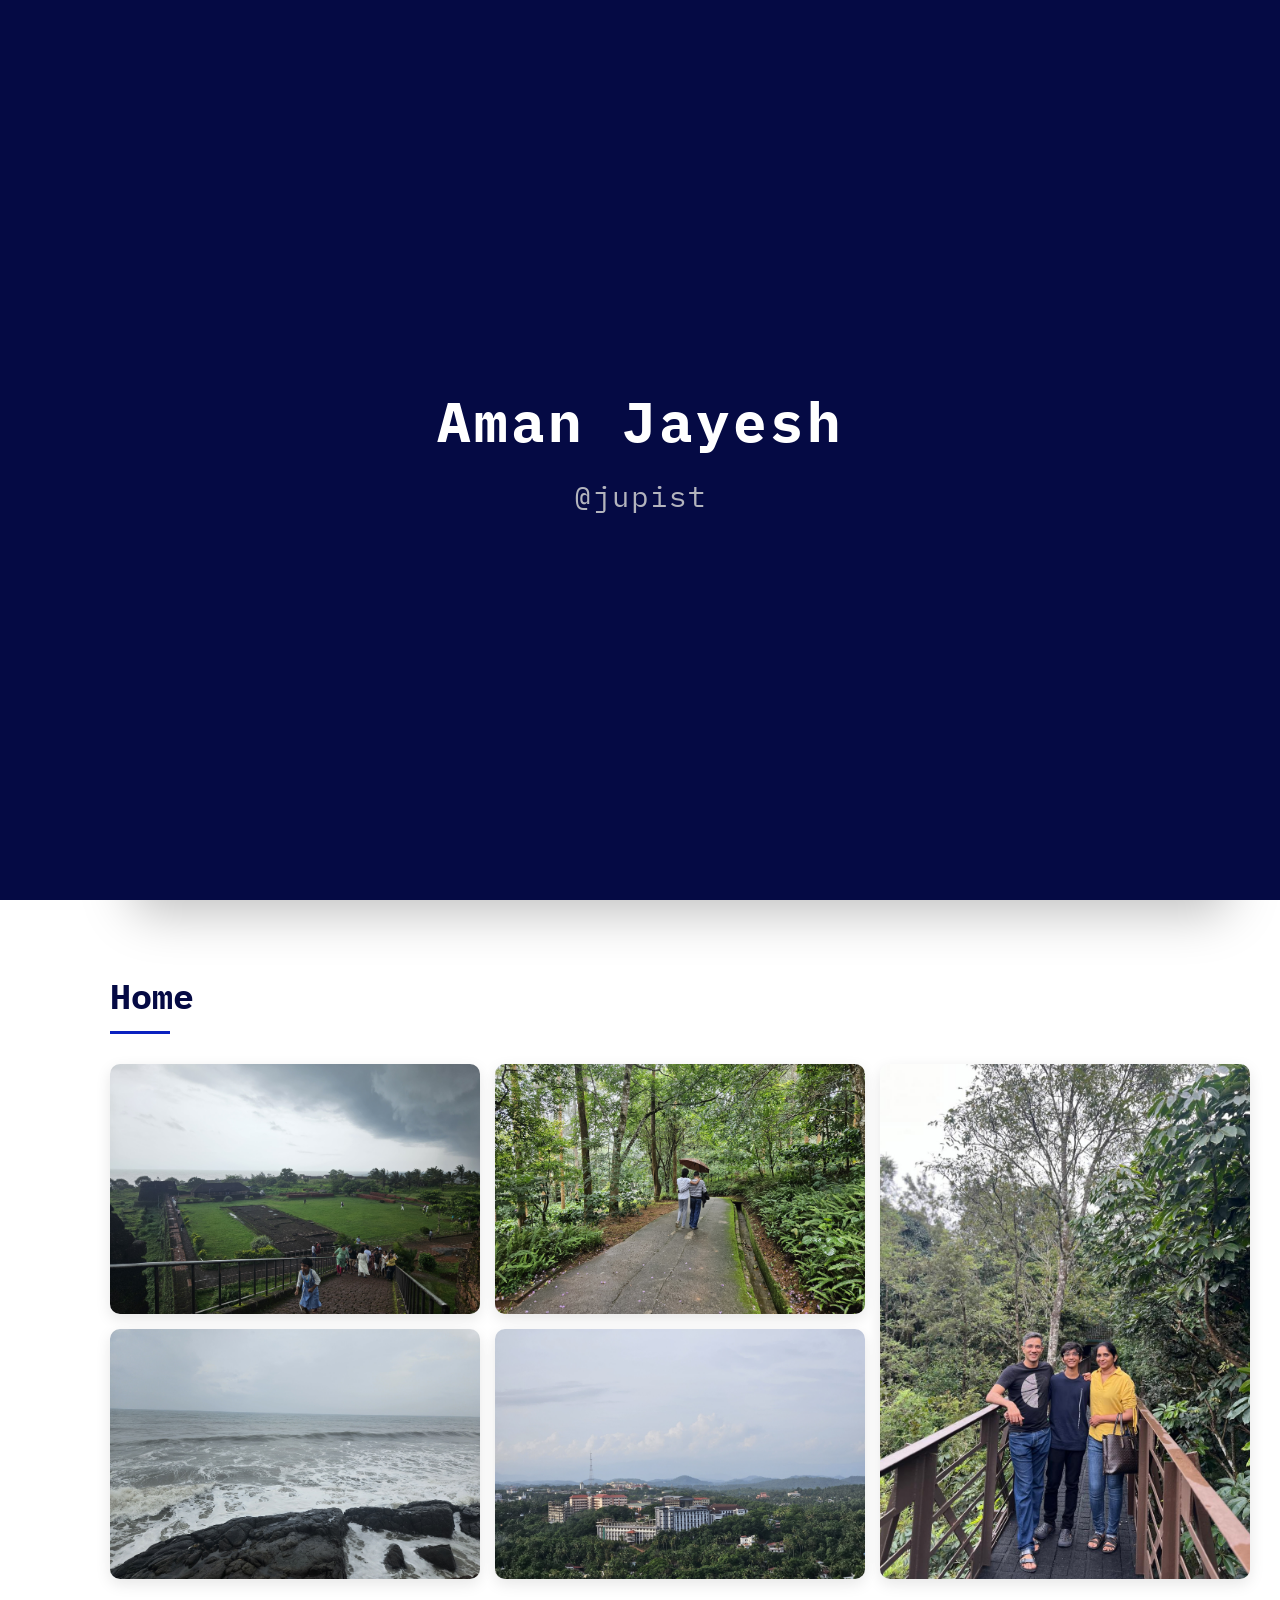
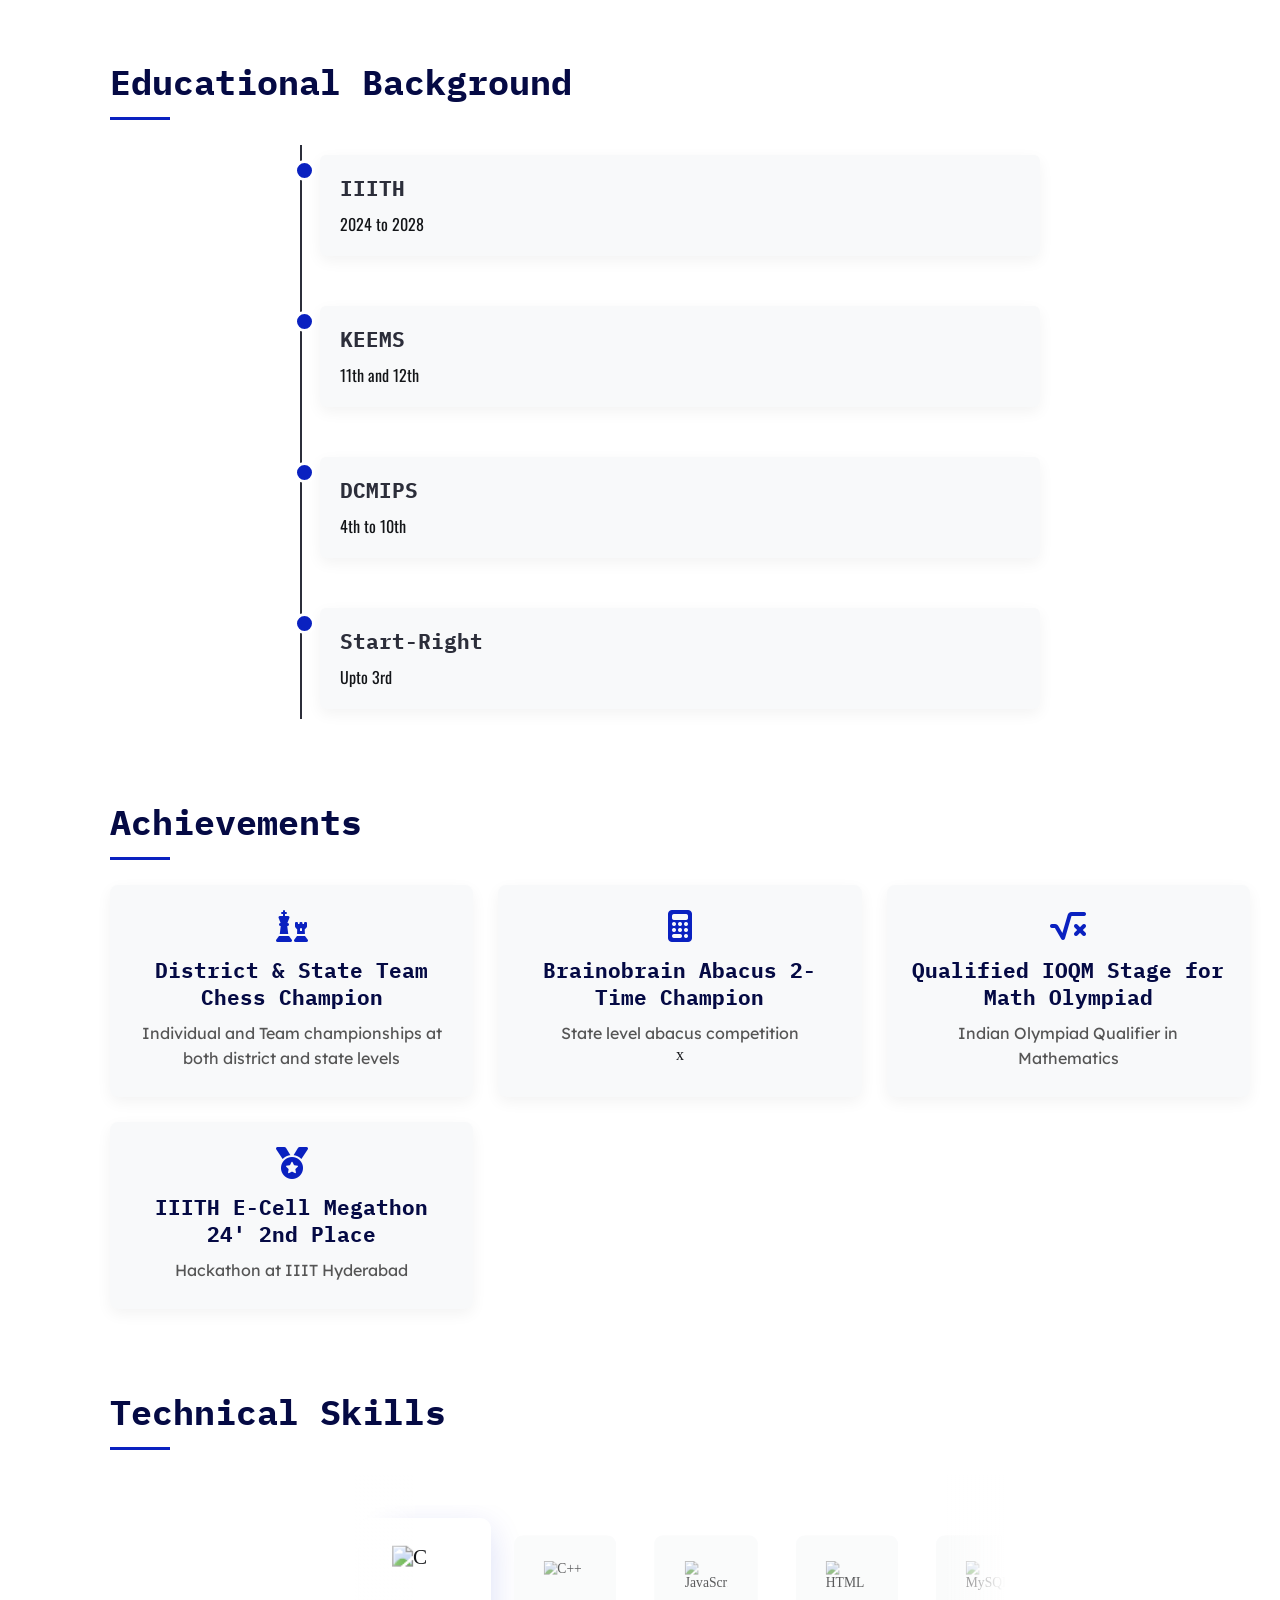
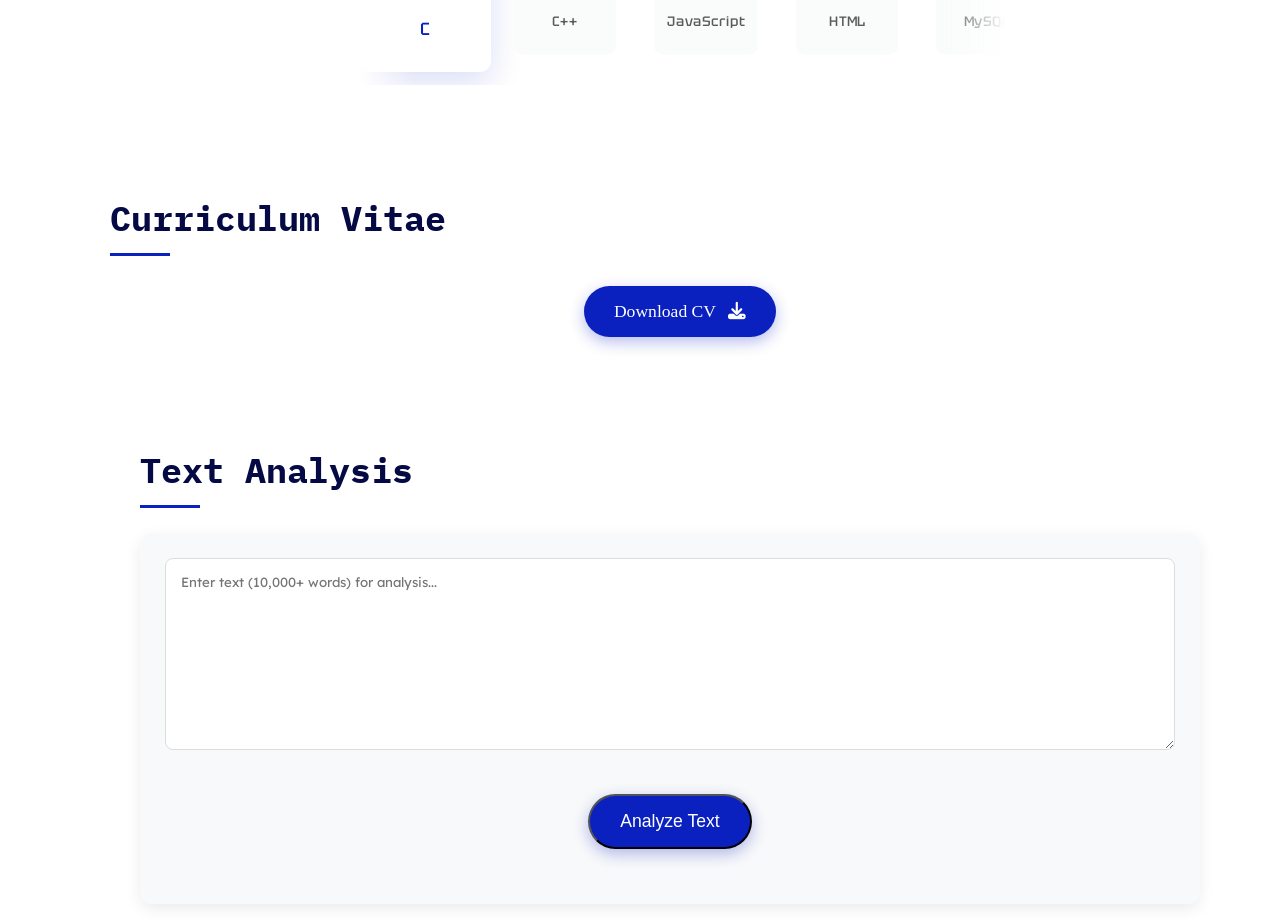
==== commit 6f40088d: "final" ====
--- a/index.html
+++ b/index.html
@@ -497,6 +497,13 @@
     width: 100%;
     max-width: 100%;
 }
+
+.achievement-item p {
+    font-family: 'Lexend', sans-serif;
+    font-weight: 400;
+    line-height: 1.6;
+    color: #555;
+}
     </style>
 </head>
 <body>
@@ -640,13 +647,23 @@
             <div class="achievement-items">
                 <div class="achievement-item">
                     <i class="fas fa-chess"></i>
-                    <h3>State-level School Team Chess Tournament 1st Place</h3>
-                    <p></p>
+                    <h3>District & State Team Chess Champion</h3>
+                    <p>Individual and Team championships at both district and state levels</p>
+                </div>
+                <div class="achievement-item">
+                    <i class="fas fa-calculator"></i>
+                    <h3>Brainobrain Abacus 2-Time Champion</h3>
+                    <p>State level abacus competition</p>x
+                </div>
+                <div class="achievement-item">
+                    <i class="fas fa-square-root-alt"></i>
+                    <h3>Qualified IOQM Stage for Math Olympiad</h3>
+                    <p>Indian Olympiad Qualifier in Mathematics</p>
                 </div>
                 <div class="achievement-item">
                     <i class="fas fa-medal"></i>
                     <h3>IIITH E-Cell Megathon 24' 2nd Place</h3>
-                    <p></p>
+                    <p>Hackathon at IIIT Hyderabad</p>
                 </div>
             </div>
         </section>
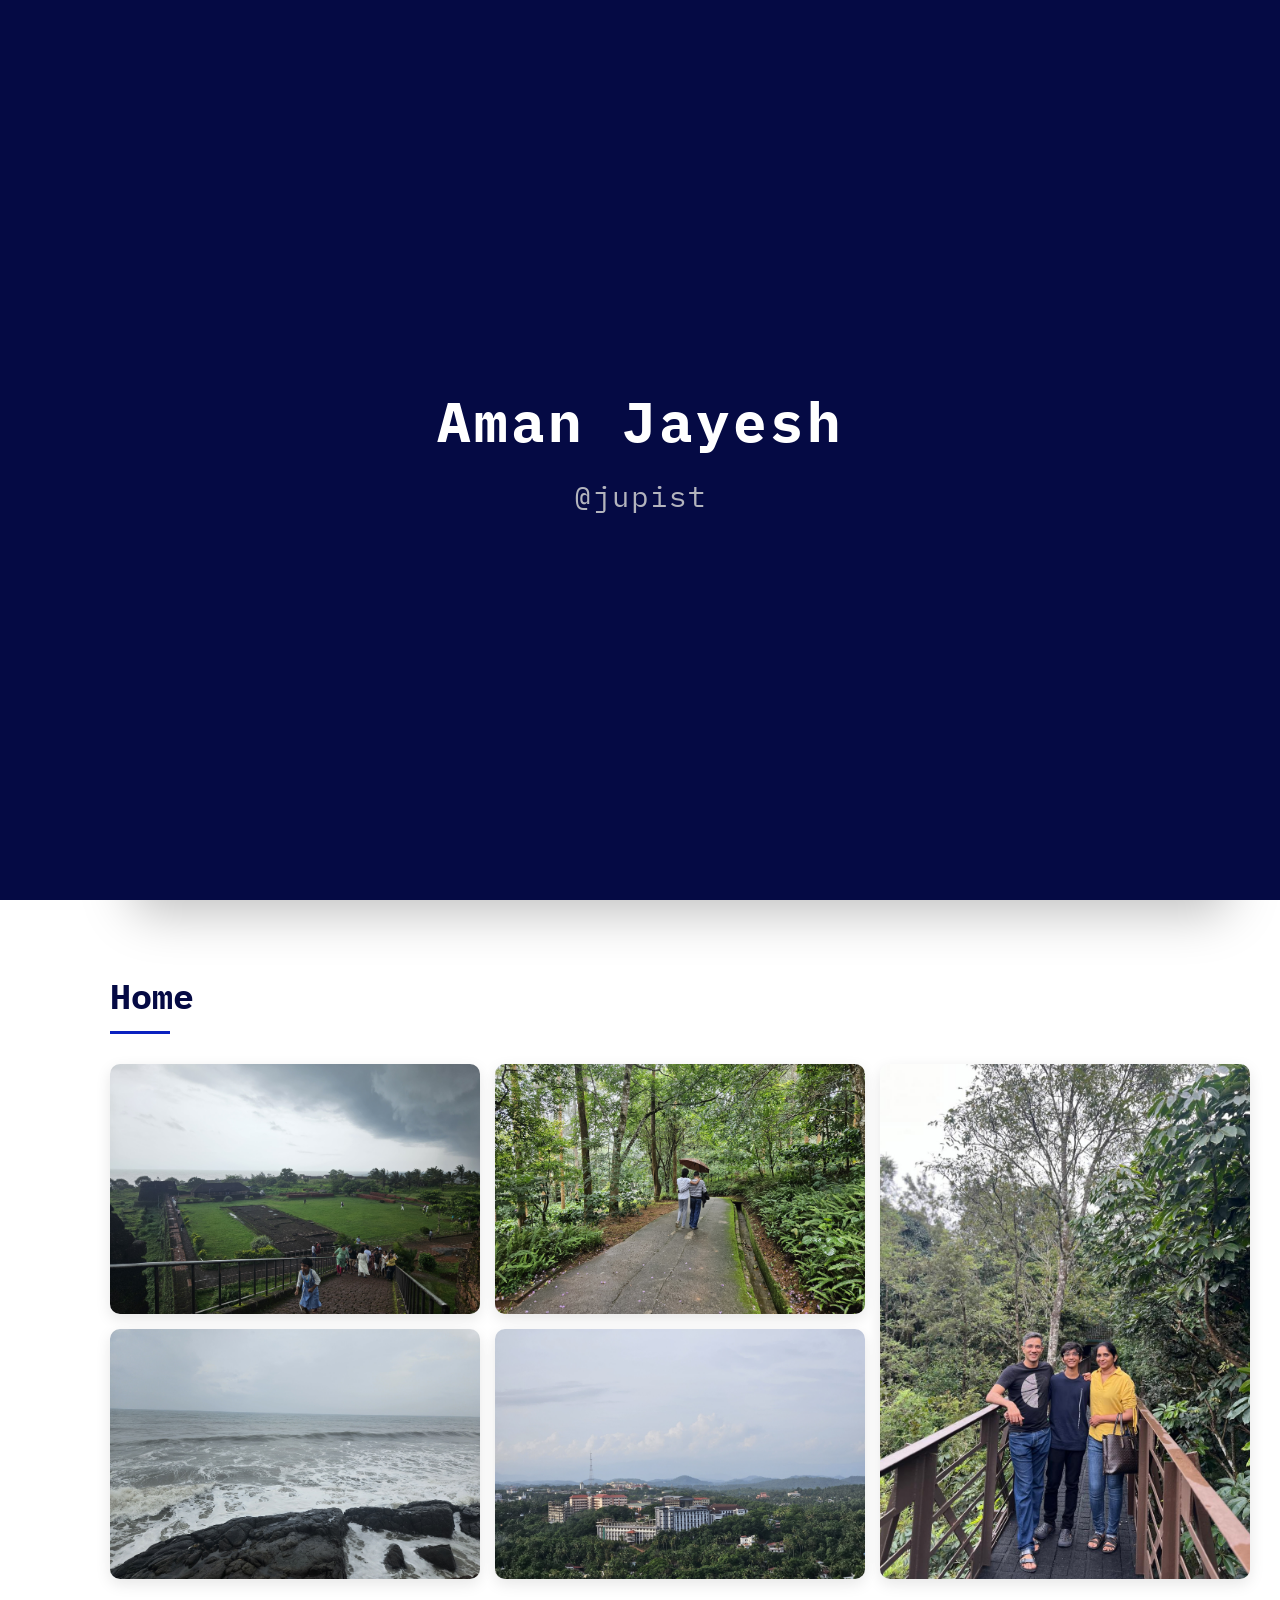
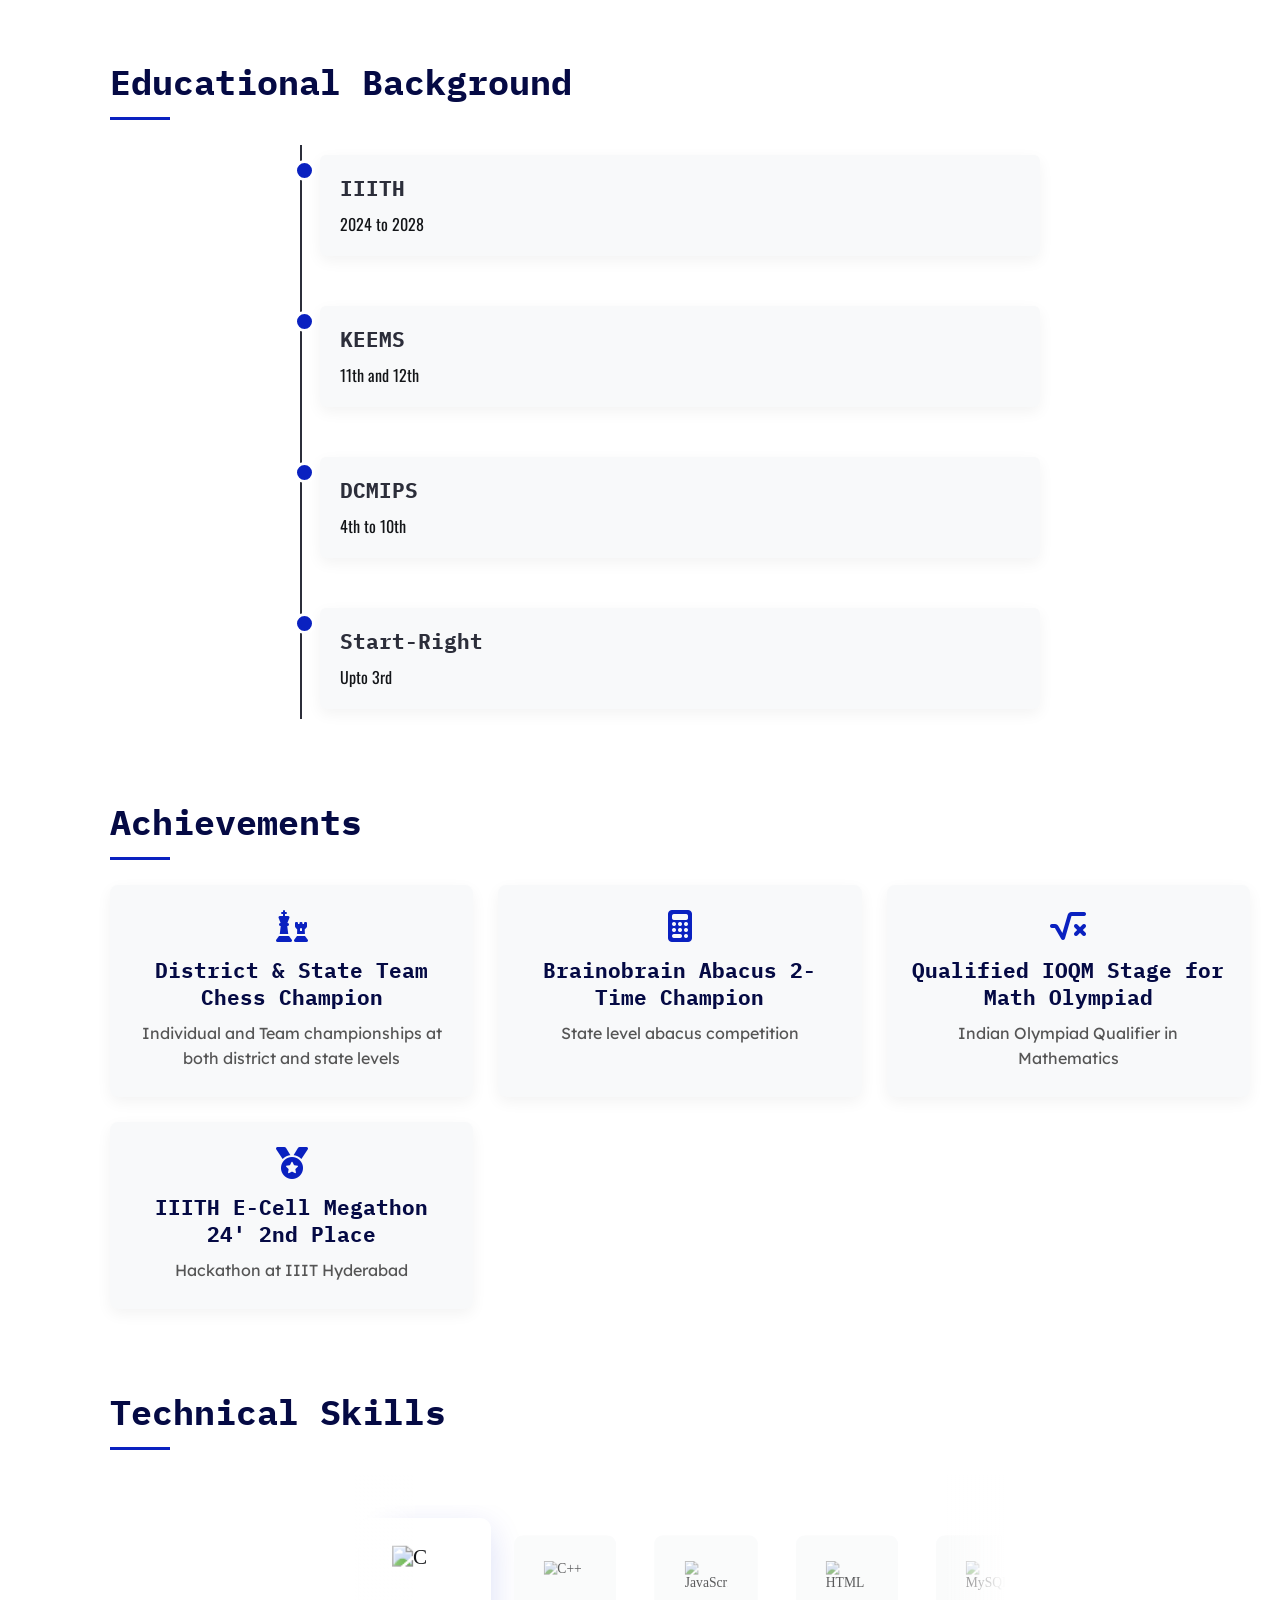
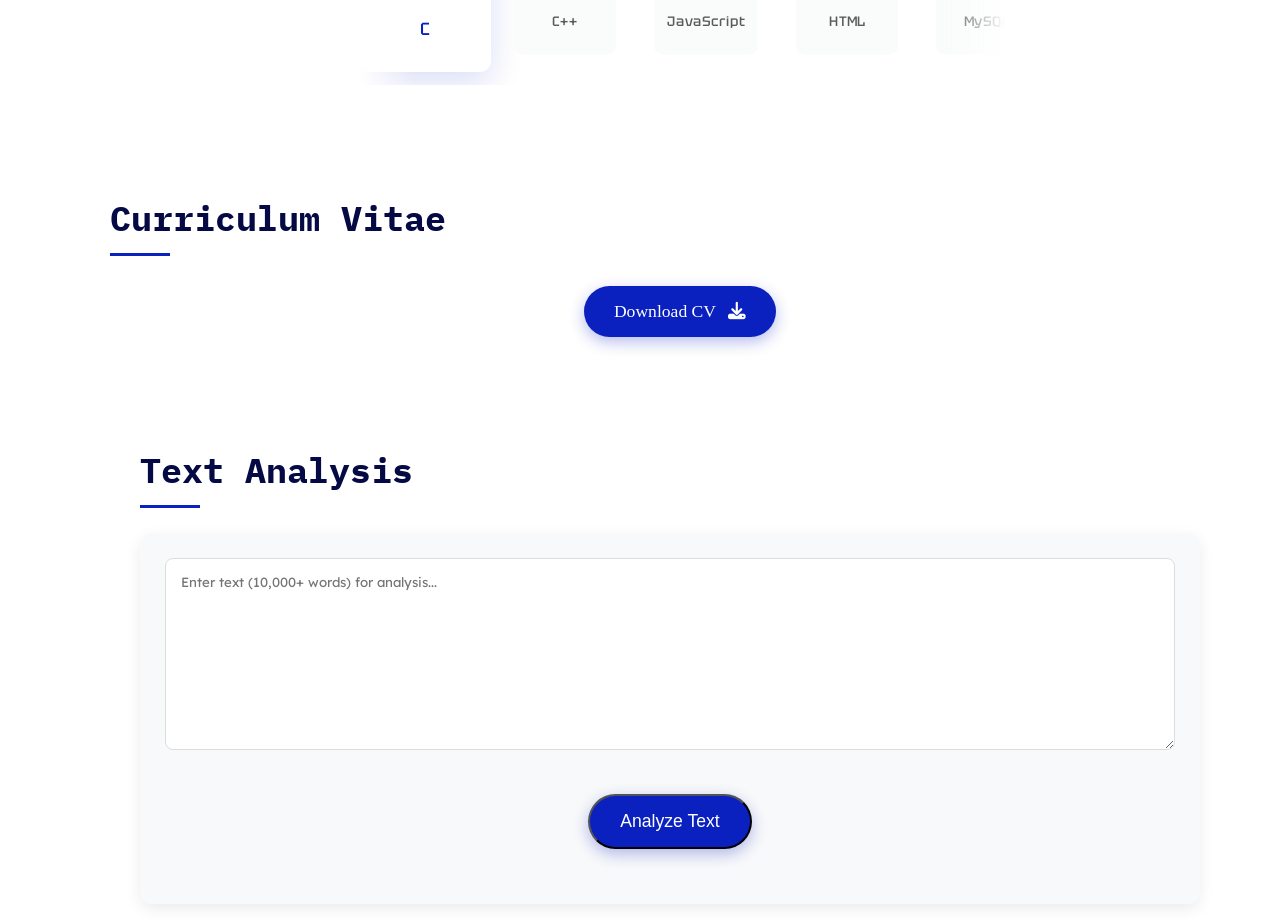
==== commit d50bfe6f: "Final!" ====
--- a/index.html
+++ b/index.html
@@ -21,490 +21,7 @@
     <link rel="stylesheet" href="css/animations.css">
     <link rel="stylesheet" href="https://cdnjs.cloudflare.com/ajax/libs/font-awesome/6.5.1/css/all.min.css">
     <!-- Add custom font styles -->
-    <style>
-        /* Add Nexa Bold font-face if you have the font files */
-        @font-face {
-            font-family: 'Nexa-Heavy';
-            src: url('assets/fonts/Nexa-Heavy.ttf') format('ttf'),
-                 url('assets/fonts/Nexa-Heavy.ttf') format('ttf');
-            font-weight: bold;
-            font-style: normal;
-            font-display: swap;
-        }
-        
-        body {
-            font-family: 'Nexa-Heavy', serif;
-        }
-        
-        h1, h2, h3 {
-            font-family: 'IBM Plex Mono', 'Courier New', monospace;
-        }
-        
-        /* Apply Oswald font specifically to education section content paragraphs, not the headings */
-        .timeline-content p {
-            font-family: 'Oswald', sans-serif;
-            font-weight: 400;
-        }
-        
-        /* Apply Tektur font specifically to technical skill names */
-        .skill-item p {
-            font-family: 'Tektur', sans-serif;
-            font-weight: 500;
-            letter-spacing: 0.5px;
-        }
-        
-        /* Apply Lexend font to about section content */
-        .about-section-item p {
-            font-family: 'Lexend', sans-serif;
-            font-weight: 400;
-            line-height: 1.7;
-            color: #555;
-        }
-        
-        /* Apply Lexend font to profile section content */
-        .profile-title, .profile-info-item {
-            font-family: 'Lexend', sans-serif;
-        }
-        
-        .menu-item span {
-            font-family: 'IBM Plex Mono', 'Courier New', monospace;
-        }
-        
-        .loading-name, .loading-username {
-            font-family: 'IBM Plex Mono', 'Courier New', monospace;
-        }
-        
-        /* Enhanced About section styles with direct box-shadow */
-        .about-container-alt {
-            display: grid;
-            grid-template-columns: 1fr 2fr;
-            gap: 40px;
-            margin: 40px 30px;
-            background-color: #eaecf0; /* Slightly darker off-white background */
-            border-radius: 15px;
-            overflow: hidden;
-            position: relative;
-            box-shadow: 0 10px 50px 10px rgba(0, 0, 0, 0.25); /* Direct prominent shadow */
-            transform: translateZ(0); /* Force hardware acceleration for better shadow */
-            transition: all 0.3s ease;
-        }
-
-        .about-container-alt:hover {
-            box-shadow: 0 15px 60px 15px rgba(0, 0, 0, 0.3); /* Stronger shadow on hover */
-            transform: translateZ(0) translateY(-5px); /* Subtle lift effect */
-        }
-
-        .about-image-column {
-            display: flex;
-            flex-direction: column;
-            align-items: center;
-            background-color: var(--navy);
-            padding: 40px 20px;
-        }
-
-        .profile-card {
-            width: 100%;
-            max-width: 350px;
-            color: white;
-            box-shadow: 0 10px 20px rgba(0, 0, 0, 0.2);
-            border-radius: 8px;
-            overflow: hidden;
-            transition: all 0.3s ease;
-        }
-
-        .profile-card:hover {
-            box-shadow: 0 15px 30px rgba(0, 0, 0, 0.3);
-            transform: translateY(-5px);
-        }
-
-        .profile-image {
-            width: 200px;
-            height: 200px;
-            border-radius: 50%;
-            overflow: hidden;
-            margin: 0 auto 25px;
-            border: 4px solid rgba(255, 255, 255, 0.2);
-            box-shadow: 0 8px 20px rgba(0, 0, 0, 0.2);
-        }
-
-        .profile-image img {
-            width: 100%;
-            height: 100%;
-            object-fit: cover;
-            transition: transform 0.5s ease;
-        }
-
-        .profile-card:hover .profile-image img {
-            transform: scale(1.05);
-        }
-
-        .profile-details {
-            text-align: center;
-            padding: 0 15px;
-        }
-
-        .profile-details h3 {
-            font-size: 1.8rem;
-            margin-bottom: 10px;
-            color: white;
-        }
-
-        .profile-title {
-            color: var(--gray);
-            font-weight: 500;
-            margin-bottom: 20px;
-            font-size: 1.1rem;
-        }
-
-        .profile-info-item {
-            display: flex;
-            align-items: center;
-            margin: 15px 0;
-            color: rgba(255, 255, 255, 0.8);
-        }
-
-        .profile-info-item i {
-            width: 30px;
-            margin-right: 10px;
-            color: white; /* Changed icon color to white */
-        }
-
-        .profile-info-item a {
-            color: rgba(255, 255, 255, 0.8);
-            text-decoration: none;
-            transition: color 0.3s ease;
-        }
-
-        .profile-info-item a:hover {
-            color: white;
-            text-decoration: underline;
-        }
-
-        .social-links {
-            margin-top: 30px;
-            display: flex;
-            justify-content: center;
-            gap: 15px;
-        }
-
-        .social-links a {
-            width: 40px;
-            height: 40px;
-            border-radius: 50%;
-            background-color: rgba(255, 255, 255, 0.1);
-            color: white;
-            display: flex;
-            align-items: center;
-            justify-content: center;
-            transition: all 0.3s ease;
-        }
-
-        .social-links a:hover {
-            background-color: var(--blue);
-            transform: translateY(-3px);
-        }
-
-        .about-content-column {
-            padding: 40px;
-        }
-
-        .about-content-column h2 {
-            margin-bottom: 30px;
-            color: var(--navy);
-            position: relative;
-            display: inline-block;
-        }
-
-        .about-content-column h2:after {
-            content: "";
-            position: absolute;
-            bottom: -10px;
-            left: 0;
-            width: 60px;
-            height: 3px;
-            background-color: var(--blue);
-        }
-
-        .about-section-item {
-            position: relative;
-            margin-bottom: 25px;
-            padding-left: 30px;
-        }
-
-        .about-section-item:before {
-            content: "";
-            position: absolute;
-            left: 0;
-            top: 8px;
-            width: 10px;
-            height: 10px;
-            border-radius: 50%;
-            background-color: var(--blue);
-        }
-
-        .about-section-item h3 {
-            margin-bottom: 12px;
-            color: var(--dark-blue);
-            font-size: 1.2rem;
-        }
-
-        .about-section-item p {
-            line-height: 1.7;
-            color: #555;
-        }
-
-        /* Responsive adjustments */
-        @media screen and (max-width: 768px) {
-            .about-container-alt {
-                grid-template-columns: 1fr;
-                margin: 30px 20px;
-            }
-            
-            .about-image-column {
-                padding: 30px 20px;
-            }
-            
-            .about-content-column {
-                padding: 30px 25px;
-            }
-        }
-
-        /* Update carousel styles to support mouse hover interaction */
-        .carousel {
-            display: flex;
-            position: relative;
-            padding: 20px 0;
-            overflow-x: auto; /* Changed from hidden to auto to allow manual scrolling */
-            scroll-snap-type: x mandatory;
-            scroll-behavior: smooth;
-            -ms-overflow-style: none;  /* IE and Edge */
-            scrollbar-width: none;  /* Firefox */
-            pointer-events: auto; /* Enable pointer events on the carousel */
-            cursor: grab; /* Show grab cursor to indicate scrollable area */
-        }
-        
-        .carousel::-webkit-scrollbar {
-            display: none;
-        }
-        
-        .skill-item {
-            transition: all 0.3s ease;
-            opacity: 0.7;
-            filter: grayscale(30%);
-            transform: scale(0.85);
-            cursor: pointer;
-            flex: 0 0 120px;
-            margin: 0 10px;
-            scroll-snap-align: center;
-        }
-        
-        .skill-item:hover, .skill-item.active {
-            opacity: 1;
-            filter: grayscale(0%);
-            transform: scale(1.1);
-            box-shadow: 0 10px 30px rgba(10, 33, 192, 0.15);
-            background-color: white;
-        }
-
-        /* Home section gallery styling */
-        .home-gallery {
-            display: grid;
-            grid-template-columns: repeat(3, 1fr);
-            grid-template-rows: repeat(2, 250px);
-            gap: 15px;
-            margin: 30px 0;
-        }
-        
-        .gallery-item {
-            position: relative;
-            overflow: hidden;
-            border-radius: 10px;
-            transition: all 0.3s ease;
-            box-shadow: 0 5px 15px rgba(0, 0, 0, 0.1);
-        }
-        
-        .gallery-item:hover {
-            transform: translateY(-5px);
-            box-shadow: 0 15px 30px rgba(0, 0, 0, 0.2);
-        }
-        
-        .gallery-item img {
-            width: 100%;
-            height: 100%;
-            object-fit: cover;
-            transition: transform 0.5s ease;
-        }
-        
-        .gallery-item:hover img {
-            transform: scale(1.05);
-        }
-        
-        /* Position the gallery items */
-        .gallery-item:first-child {
-            grid-column: 1;
-            grid-row: 1;
-        }
-        
-        .gallery-item:nth-child(2) {
-            grid-column: 2;
-            grid-row: 1;
-        }
-        
-        .gallery-item:nth-child(3) {
-            grid-column: 3;
-            grid-row: 1 / span 2; /* Make this the portrait image spanning 2 rows */
-            height: 100%;
-        }
-        
-        .gallery-item:nth-child(4) {
-            grid-column: 1;
-            grid-row: 2;
-        }
-        
-        .gallery-item:nth-child(5) {
-            grid-column: 2;
-            grid-row: 2;
-        }
-        
-        /* Responsive adjustments for the gallery */
-        @media screen and (max-width: 768px) {
-            .home-gallery {
-                grid-template-columns: 1fr 1fr;
-                grid-template-rows: repeat(3, 200px);
-            }
-            
-            .gallery-item:nth-child(3) {
-                grid-column: 1 / span 2;
-                grid-row: 3;
-                height: auto;
-            }
-            
-            .gallery-item:nth-child(4) {
-                grid-column: 1;
-                grid-row: 2;
-            }
-            
-            .gallery-item:nth-child(5) {
-                grid-column: 2;
-                grid-row: 2;
-            }
-        }
-        .text-analysis-container {
-        background-color: #f8f9fa;
-        padding: 25px;
-        border-radius: 12px;
-        box-shadow: 0 5px 15px rgba(0, 0, 0, 0.08);
-    }
-    
-    .analysis-results {
-        margin-top: 20px;
-    }
-    
-    .result-section {
-        margin-bottom: 30px;
-    }
-    
-    .result-section h3 {
-        margin-bottom: 15px;
-        padding-bottom: 8px;
-        border-bottom: 2px solid var(--blue);
-        color: var(--navy);
-    }
-    
-    .stats-grid {
-        display: grid;
-        grid-template-columns: repeat(auto-fill, minmax(200px, 1fr));
-        gap: 15px;
-    }
-    
-    .stat-item {
-        background-color: white;
-        padding: 15px;
-        border-radius: 8px;
-        box-shadow: 0 3px 10px rgba(0, 0, 0, 0.05);
-        display: flex;
-        justify-content: space-between;
-        align-items: center;
-    }
-    
-    .stat-label {
-        font-weight: 500;
-        color: #555;
-    }
-    
-    .stat-value {
-        font-family: 'Tektur', monospace;
-        font-size: 1.2rem;
-        color: var(--blue);
-    }
-    
-    .word-counts {
-        display: grid;
-        grid-template-columns: repeat(auto-fill, minmax(150px, 1fr));
-        gap: 10px;
-    }
-    
-    .word-count-item {
-        background-color: white;
-        padding: 12px 15px;
-        border-radius: 8px;
-        box-shadow: 0 3px 10px rgba(0, 0, 0, 0.05);
-        display: flex;
-        justify-content: space-between;
-        align-items: center;
-    }
-    
-    .word-count-item .word {
-        font-weight: 500;
-        color: #444;
-    }
-    .word-count-item .count {
-        font-family: 'Tektur', monospace;
-        color: var(--blue);
-    }
-    
-    @media screen and (max-width: 768px) {
-        .stats-grid, .word-counts {
-            grid-template-columns: 1fr 1fr;
-        }
-    }
-    
-    @media screen and (max-width: 480px) {
-        .stats-grid, .word-counts {
-            grid-template-columns: 1fr;
-        }
-    }
-    /* Text analysis section layout fixes */
-#text-analysis {
-    padding-left: 100px; /* Move content away from menu bar */
-    padding-right: 40px;
-    max-width: 1200px;
-    margin: 0 auto; /* Center the section */
-}
-
-#analyze-btn {
-    display: block;
-    margin: 20px auto 30px;
-}
-
-#text-input {
-    width: 100%;
-    max-width: 100%;
-    box-sizing: border-box;
-}
-
-.analysis-results {
-    width: 100%;
-    max-width: 100%;
-}
-
-.achievement-item p {
-    font-family: 'Lexend', sans-serif;
-    font-weight: 400;
-    line-height: 1.6;
-    color: #555;
-}
-    </style>
+
 </head>
 <body>
     <!-- Fullscreen Loading Animation -->
@@ -653,7 +170,7 @@
                 <div class="achievement-item">
                     <i class="fas fa-calculator"></i>
                     <h3>Brainobrain Abacus 2-Time Champion</h3>
-                    <p>State level abacus competition</p>x
+                    <p>State level abacus competition</p>
                 </div>
                 <div class="achievement-item">
                     <i class="fas fa-square-root-alt"></i>
@@ -773,325 +290,8 @@
         </div>
     </section>
     
-    <script>
-        document.addEventListener('DOMContentLoaded', function() {
-            setTimeout(() => {
-                document.querySelector('.loading-screen').classList.add('fade-out');
-                setTimeout(() => {
-                    document.querySelector('.loading-screen').style.display = 'none';
-                }, 1000);
-            }, 2000);
-            
-            // Add animation delay to sections for staggered effect
-            const sections = document.querySelectorAll('.section');
-            sections.forEach((section, index) => {
-                section.style.animationDelay = `${0.2 * index}s`;
-            });
-            
-            // Set up the mouse-controlled carousel functionality
-            setupMouseCarousel();
-        });
+    <script src="js/script.js">
         
-        // Mouse-controlled carousel functionality
-        function setupMouseCarousel() {
-            const carousel = document.querySelector('.carousel');
-            const skillItems = document.querySelectorAll('.skill-item');
-            const carouselContainer = document.querySelector('.carousel-container');
-            let isMouseDown = false;
-            let startX, scrollLeft;
-            
-            // Enable manual scrolling
-            // Mouse events for drag scrolling
-            carousel.addEventListener('mousedown', (e) => {
-                isMouseDown = true;
-                carousel.style.cursor = 'grabbing';
-                startX = e.pageX - carousel.offsetLeft;
-                scrollLeft = carousel.scrollLeft;
-            });
-            
-            carousel.addEventListener('mouseleave', () => {
-                isMouseDown = false;
-                carousel.style.cursor = 'grab';
-            });
-            
-            carousel.addEventListener('mouseup', () => {
-                isMouseDown = false;
-                carousel.style.cursor = 'grab';
-            });
-            carousel.addEventListener('mousemove', (e) => {
-                if (!isMouseDown) return;
-                e.preventDefault();
-                const x = e.pageX - carousel.offsetLeft;
-                const walk = (x - startX) * 2; // Multiply by 2 for faster scrolling
-                carousel.scrollLeft = scrollLeft - walk;
-            });
-            
-            // Apply hover effects to each skill item and center it
-            skillItems.forEach((item, index) => {
-                item.addEventListener('mouseenter', () => {
-                    // Remove active class from all items
-                    skillItems.forEach(i => i.classList.remove('active'));
-                    // Add active class to hovered item
-                    item.classList.add('active');
-                    
-                    // Center the hovered item in the carousel
-                    const itemWidth = item.offsetWidth;
-                    const containerWidth = carouselContainer.offsetWidth;
-                    const itemOffset = item.offsetLeft;
-                    const scrollPosition = itemOffset - (containerWidth / 2) + (itemWidth / 2);
-                    
-                    carousel.scrollTo({
-                        left: scrollPosition,
-                        behavior: 'smooth'
-                    });
-                });
-            });
-            
-            // Add active class to first item initially
-            if (skillItems.length > 0) {
-                skillItems[0].classList.add('active');
-            }
-        }
-        // Event tracking function for user interactions
-function setupEventTracking() {
-    // Initialize page view tracking
-    logPageView();
-    
-    // Track all click events using event delegation
-    document.addEventListener('click', function(event) {
-        // Get the clicked element
-        const target = event.target;
-        
-        // Determine object type based on element properties
-        let objectType = determineObjectType(target);
-        
-        // Log the click event
-        logEvent('click', objectType);
-    });
-    
-    // Track element views using Intersection Observer API
-    setupViewTracking();
-}
-
-// Function to determine what type of object was interacted with
-function determineObjectType(element) {
-    // Check element tag name and attributes to determine type
-    if (element.tagName === 'IMG' || element.tagName === 'SVG' || element.closest('.gallery-item')) {
-        return 'image';
-    } else if (element.tagName === 'A' || element.closest('a')) {
-        return 'link';
-    } else if (element.tagName === 'BUTTON' || element.classList.contains('cv-btn')) {
-        return 'button';
-    } else if (element.classList.contains('menu-item') || element.closest('.menu-item')) {
-        return 'menu-item';
-    } else if (element.closest('.skill-item')) {
-        return 'skill-item';
-    } else if (element.closest('.timeline-item')) {
-        return 'timeline-item';
-    } else if (element.closest('.achievement-item')) {
-        return 'achievement-item';
-    } else if (element.tagName === 'H1' || element.tagName === 'H2' || element.tagName === 'H3' || 
-              element.tagName === 'P' || element.tagName === 'SPAN') {
-        return 'text';
-    } else {
-        // For any other element, get the most specific identifier
-        return element.id ? `element-id:${element.id}` : 
-               (element.className ? `element-class:${element.className}` : `element:${element.tagName.toLowerCase()}`);
-    }
-}
-
-// Function to log events in the required format with IST timestamp
-function logEvent(eventType, objectType) {
-    const now = new Date();
-    
-    // Convert to IST (UTC+5:30)
-    const istOptions = { 
-        timeZone: 'Asia/Kolkata',
-        year: 'numeric',
-        month: '2-digit',
-        day: '2-digit',
-        hour: '2-digit',
-        minute: '2-digit',
-        second: '2-digit',
-        hour12: false
-    };
-    
-    const timestamp = now.toLocaleString('en-IN', istOptions);
-    console.log(`${timestamp}, ${eventType}, ${objectType}`);
-}
-
-// Log page view on initial load
-function logPageView() {
-    logEvent('view', 'page');
-}
-
-// Track when elements come into view
-function setupViewTracking() {
-    // Create an observer for tracking when elements come into view
-    const observer = new IntersectionObserver((entries) => {
-        entries.forEach(entry => {
-            // If the element is now visible
-            if (entry.isIntersecting) {
-                const target = entry.target;
-                // Don't log view events for the entire body or very common elements
-                if (target.tagName !== 'BODY' && target.tagName !== 'DIV') {
-                    const objectType = determineObjectType(target);
-                    logEvent('view', objectType);
-                }
-                
-                // Stop observing this element after it's been viewed once
-                observer.unobserve(target);
-            }
-        });
-    }, {
-        // Element is considered "viewed" when 70% visible
-        threshold: 0.7
-    });
-    
-    // Observe important elements that we want to track views for
-    const elementsToObserve = [
-        ...document.querySelectorAll('.section'),
-        ...document.querySelectorAll('.gallery-item'),
-        ...document.querySelectorAll('.skill-item'),
-        ...document.querySelectorAll('.timeline-item'),
-        ...document.querySelectorAll('.achievement-item'),
-        ...document.querySelectorAll('.profile-card'),
-        ...document.querySelectorAll('h2')
-    ];
-    
-    elementsToObserve.forEach(element => {
-        observer.observe(element);
-    });
-}
-
-// Initialize the tracking when the DOM is fully loaded
-document.addEventListener('DOMContentLoaded', function() {
-    // Your existing code
-    setTimeout(() => {
-        document.querySelector('.loading-screen').classList.add('fade-out');
-        setTimeout(() => {
-            document.querySelector('.loading-screen').style.display = 'none';
-        }, 1000);
-    }, 2000);
-    
-    // Add animation delay to sections for staggered effect
-    const sections = document.querySelectorAll('.section');
-    sections.forEach((section, index) => {
-        section.style.animationDelay = `${0.2 * index}s`;
-    });
-    
-    // Set up the mouse-controlled carousel functionality
-    setupMouseCarousel();
-    
-    // Set up event tracking
-    setupEventTracking();
-});
-document.getElementById('analyze-btn').addEventListener('click', function() {
-        const text = document.getElementById('text-input').value;
-        
-        // Show results container
-        document.querySelector('.analysis-results').style.display = 'block';
-        
-        // Perform analysis
-        analyzeText(text);
-    });
-    
-    function analyzeText(text) {
-        // Calculate basic statistics
-        const letterCount = (text.match(/[a-zA-Z]/g) || []).length;
-        const wordCount = text.split(/\s+/).filter(word => word.length > 0).length;
-        const spaceCount = (text.match(/\s/g) || []).length;
-        const newlineCount = (text.match(/\n/g) || []).length;
-        const specialCount = (text.match(/[^\w\s]/g) || []).length;
-        
-        // Update basic stats in the DOM
-        document.getElementById('letter-count').textContent = letterCount;
-        document.getElementById('word-count').textContent = wordCount;
-        document.getElementById('space-count').textContent = spaceCount;
-        document.getElementById('newline-count').textContent = newlineCount;
-        document.getElementById('special-count').textContent = specialCount;
-        
-        // Tokenize text (converting to lowercase and splitting by spaces and punctuation)
-        const tokens = text.toLowerCase().match(/\b\w+\b/g) || [];
-                // Process pronouns
-                const pronouns = [
-            'i', 'me', 'my', 'mine', 'myself',
-            'you', 'your', 'yours', 'yourself', 'yourselves',
-            'he', 'him', 'his', 'himself',
-            'she', 'her', 'hers', 'herself',
-            'it', 'its', 'itself',
-            'we', 'us', 'our', 'ours', 'ourselves',
-            'they', 'them', 'their', 'theirs', 'themselves',
-            'this', 'that', 'these', 'those',
-            'who', 'whom', 'whose', 'which', 'what'
-        ];
-        
-        // Process prepositions
-        const prepositions = [
-            'about', 'above', 'across', 'after', 'against', 'along', 'amid', 'among',
-            'around', 'at', 'before', 'behind', 'below', 'beneath', 'beside', 'between',
-            'beyond', 'by', 'concerning', 'considering', 'despite', 'down', 'during',
-            'except', 'for', 'from', 'in', 'inside', 'into', 'like', 'near', 'of',
-            'off', 'on', 'onto', 'out', 'outside', 'over', 'past', 'regarding',
-            'round', 'since', 'through', 'throughout', 'to', 'toward', 'towards',
-            'under', 'underneath', 'until', 'unto', 'up', 'upon', 'with', 'within', 'without'
-        ];
-        
-        // Process indefinite articles
-        const indefiniteArticles = ['a', 'an', 'some', 'any', 'each', 'every'];
-        
-        // Count occurrences
-        const pronounCounts = countOccurrences(tokens, pronouns);
-        const prepositionCounts = countOccurrences(tokens, prepositions);
-        const articleCounts = countOccurrences(tokens, indefiniteArticles);
-        // Update DOM with counts
-        displayCounts('pronoun-counts', pronounCounts);
-        displayCounts('preposition-counts', prepositionCounts);
-        displayCounts('article-counts', articleCounts);
-    }
-    
-    function countOccurrences(tokens, wordList) {
-        const counts = {};
-        
-        // Initialize counts
-        wordList.forEach(word => {
-            counts[word] = 0;
-        });
-        
-        // Count occurrences
-        tokens.forEach(token => {
-            if (wordList.includes(token)) {
-                counts[token]++;
-            }
-        });
-        
-        // Filter out words with zero occurrences
-        return Object.fromEntries(
-            Object.entries(counts).filter(([_, count]) => count > 0)
-        );
-    }
-    
-    function displayCounts(elementId, counts) {
-        const container = document.getElementById(elementId);
-        container.innerHTML = '';
-        
-        // Sort by count (descending)
-        const sortedCounts = Object.entries(counts).sort((a, b) => b[1] - a[1]);
-        if (sortedCounts.length === 0) {
-            container.innerHTML = '<p style="grid-column: 1/-1; text-align: center; color: #777;">None found in the text.</p>';
-            return;
-        }
-        
-        sortedCounts.forEach(([word, count]) => {
-            const item = document.createElement('div');
-            item.className = 'word-count-item';
-            item.innerHTML = `
-                <span class="word">${word}</span>
-                <span class="count">${count}</span>
-            `;
-            container.appendChild(item);
-        });
-    }
     </script>
 </body>
 </html>
--- a/css/styles.css
+++ b/css/styles.css
@@ -516,4 +516,486 @@
         width: 100%;
         max-width: 650px;
     }
+}
+  /* Add Nexa Bold font-face if you have the font files */
+  @font-face {
+    font-family: 'Nexa-Heavy';
+    src: url('assets/fonts/Nexa-Heavy.ttf') format('ttf'),
+         url('assets/fonts/Nexa-Heavy.ttf') format('ttf');
+    font-weight: bold;
+    font-style: normal;
+    font-display: swap;
+}
+
+body {
+    font-family: 'Nexa-Heavy', serif;
+}
+
+h1, h2, h3 {
+    font-family: 'IBM Plex Mono', 'Courier New', monospace;
+}
+
+/* Apply Oswald font specifically to education section content paragraphs, not the headings */
+.timeline-content p {
+    font-family: 'Oswald', sans-serif;
+    font-weight: 400;
+}
+
+/* Apply Tektur font specifically to technical skill names */
+.skill-item p {
+    font-family: 'Tektur', sans-serif;
+    font-weight: 500;
+    letter-spacing: 0.5px;
+}
+
+/* Apply Lexend font to about section content */
+.about-section-item p {
+    font-family: 'Lexend', sans-serif;
+    font-weight: 400;
+    line-height: 1.7;
+    color: #555;
+}
+
+/* Apply Lexend font to profile section content */
+.profile-title, .profile-info-item {
+    font-family: 'Lexend', sans-serif;
+}
+
+.menu-item span {
+    font-family: 'IBM Plex Mono', 'Courier New', monospace;
+}
+
+.loading-name, .loading-username {
+    font-family: 'IBM Plex Mono', 'Courier New', monospace;
+}
+
+/* Enhanced About section styles with direct box-shadow */
+.about-container-alt {
+    display: grid;
+    grid-template-columns: 1fr 2fr;
+    gap: 40px;
+    margin: 40px 30px;
+    background-color: #eaecf0; /* Slightly darker off-white background */
+    border-radius: 15px;
+    overflow: hidden;
+    position: relative;
+    box-shadow: 0 10px 50px 10px rgba(0, 0, 0, 0.25); /* Direct prominent shadow */
+    transform: translateZ(0); /* Force hardware acceleration for better shadow */
+    transition: all 0.3s ease;
+}
+
+.about-container-alt:hover {
+    box-shadow: 0 15px 60px 15px rgba(0, 0, 0, 0.3); /* Stronger shadow on hover */
+    transform: translateZ(0) translateY(-5px); /* Subtle lift effect */
+}
+
+.about-image-column {
+    display: flex;
+    flex-direction: column;
+    align-items: center;
+    background-color: var(--navy);
+    padding: 40px 20px;
+}
+
+.profile-card {
+    width: 100%;
+    max-width: 350px;
+    color: white;
+    box-shadow: 0 10px 20px rgba(0, 0, 0, 0.2);
+    border-radius: 8px;
+    overflow: hidden;
+    transition: all 0.3s ease;
+}
+
+.profile-card:hover {
+    box-shadow: 0 15px 30px rgba(0, 0, 0, 0.3);
+    transform: translateY(-5px);
+}
+
+.profile-image {
+    width: 200px;
+    height: 200px;
+    border-radius: 50%;
+    overflow: hidden;
+    margin: 0 auto 25px;
+    border: 4px solid rgba(255, 255, 255, 0.2);
+    box-shadow: 0 8px 20px rgba(0, 0, 0, 0.2);
+}
+
+.profile-image img {
+    width: 100%;
+    height: 100%;
+    object-fit: cover;
+    transition: transform 0.5s ease;
+}
+
+.profile-card:hover .profile-image img {
+    transform: scale(1.05);
+}
+
+.profile-details {
+    text-align: center;
+    padding: 0 15px;
+}
+
+.profile-details h3 {
+    font-size: 1.8rem;
+    margin-bottom: 10px;
+    color: white;
+}
+
+.profile-title {
+    color: var(--gray);
+    font-weight: 500;
+    margin-bottom: 20px;
+    font-size: 1.1rem;
+}
+
+.profile-info-item {
+    display: flex;
+    align-items: center;
+    margin: 15px 0;
+    color: rgba(255, 255, 255, 0.8);
+}
+
+.profile-info-item i {
+    width: 30px;
+    margin-right: 10px;
+    color: white; /* Changed icon color to white */
+}
+
+.profile-info-item a {
+    color: rgba(255, 255, 255, 0.8);
+    text-decoration: none;
+    transition: color 0.3s ease;
+}
+
+.profile-info-item a:hover {
+    color: white;
+    text-decoration: underline;
+}
+
+.social-links {
+    margin-top: 30px;
+    display: flex;
+    justify-content: center;
+    gap: 15px;
+}
+
+.social-links a {
+    width: 40px;
+    height: 40px;
+    border-radius: 50%;
+    background-color: rgba(255, 255, 255, 0.1);
+    color: white;
+    display: flex;
+    align-items: center;
+    justify-content: center;
+    transition: all 0.3s ease;
+}
+
+.social-links a:hover {
+    background-color: var(--blue);
+    transform: translateY(-3px);
+}
+
+.about-content-column {
+    padding: 40px;
+}
+
+.about-content-column h2 {
+    margin-bottom: 30px;
+    color: var(--navy);
+    position: relative;
+    display: inline-block;
+}
+
+.about-content-column h2:after {
+    content: "";
+    position: absolute;
+    bottom: -10px;
+    left: 0;
+    width: 60px;
+    height: 3px;
+    background-color: var(--blue);
+}
+
+.about-section-item {
+    position: relative;
+    margin-bottom: 25px;
+    padding-left: 30px;
+}
+
+.about-section-item:before {
+    content: "";
+    position: absolute;
+    left: 0;
+    top: 8px;
+    width: 10px;
+    height: 10px;
+    border-radius: 50%;
+    background-color: var(--blue);
+}
+
+.about-section-item h3 {
+    margin-bottom: 12px;
+    color: var(--dark-blue);
+    font-size: 1.2rem;
+}
+
+.about-section-item p {
+    line-height: 1.7;
+    color: #555;
+}
+
+/* Responsive adjustments */
+@media screen and (max-width: 768px) {
+    .about-container-alt {
+        grid-template-columns: 1fr;
+        margin: 30px 20px;
+    }
+    
+    .about-image-column {
+        padding: 30px 20px;
+    }
+    
+    .about-content-column {
+        padding: 30px 25px;
+    }
+}
+
+/* Update carousel styles to support mouse hover interaction */
+.carousel {
+    display: flex;
+    position: relative;
+    padding: 20px 0;
+    overflow-x: auto; /* Changed from hidden to auto to allow manual scrolling */
+    scroll-snap-type: x mandatory;
+    scroll-behavior: smooth;
+    -ms-overflow-style: none;  /* IE and Edge */
+    scrollbar-width: none;  /* Firefox */
+    pointer-events: auto; /* Enable pointer events on the carousel */
+    cursor: grab; /* Show grab cursor to indicate scrollable area */
+}
+
+.carousel::-webkit-scrollbar {
+    display: none;
+}
+
+.skill-item {
+    transition: all 0.3s ease;
+    opacity: 0.7;
+    filter: grayscale(30%);
+    transform: scale(0.85);
+    cursor: pointer;
+    flex: 0 0 120px;
+    margin: 0 10px;
+    scroll-snap-align: center;
+}
+
+.skill-item:hover, .skill-item.active {
+    opacity: 1;
+    filter: grayscale(0%);
+    transform: scale(1.1);
+    box-shadow: 0 10px 30px rgba(10, 33, 192, 0.15);
+    background-color: white;
+}
+
+/* Home section gallery styling */
+.home-gallery {
+    display: grid;
+    grid-template-columns: repeat(3, 1fr);
+    grid-template-rows: repeat(2, 250px);
+    gap: 15px;
+    margin: 30px 0;
+}
+
+.gallery-item {
+    position: relative;
+    overflow: hidden;
+    border-radius: 10px;
+    transition: all 0.3s ease;
+    box-shadow: 0 5px 15px rgba(0, 0, 0, 0.1);
+}
+
+.gallery-item:hover {
+    transform: translateY(-5px);
+    box-shadow: 0 15px 30px rgba(0, 0, 0, 0.2);
+}
+
+.gallery-item img {
+    width: 100%;
+    height: 100%;
+    object-fit: cover;
+    transition: transform 0.5s ease;
+}
+
+.gallery-item:hover img {
+    transform: scale(1.05);
+}
+
+/* Position the gallery items */
+.gallery-item:first-child {
+    grid-column: 1;
+    grid-row: 1;
+}
+
+.gallery-item:nth-child(2) {
+    grid-column: 2;
+    grid-row: 1;
+}
+
+.gallery-item:nth-child(3) {
+    grid-column: 3;
+    grid-row: 1 / span 2; /* Make this the portrait image spanning 2 rows */
+    height: 100%;
+}
+
+.gallery-item:nth-child(4) {
+    grid-column: 1;
+    grid-row: 2;
+}
+
+.gallery-item:nth-child(5) {
+    grid-column: 2;
+    grid-row: 2;
+}
+
+/* Responsive adjustments for the gallery */
+@media screen and (max-width: 768px) {
+    .home-gallery {
+        grid-template-columns: 1fr 1fr;
+        grid-template-rows: repeat(3, 200px);
+    }
+    
+    .gallery-item:nth-child(3) {
+        grid-column: 1 / span 2;
+        grid-row: 3;
+        height: auto;
+    }
+    
+    .gallery-item:nth-child(4) {
+        grid-column: 1;
+        grid-row: 2;
+    }
+    
+    .gallery-item:nth-child(5) {
+        grid-column: 2;
+        grid-row: 2;
+    }
+}
+.text-analysis-container {
+background-color: #f8f9fa;
+padding: 25px;
+border-radius: 12px;
+box-shadow: 0 5px 15px rgba(0, 0, 0, 0.08);
+}
+
+.analysis-results {
+margin-top: 20px;
+}
+
+.result-section {
+margin-bottom: 30px;
+}
+
+.result-section h3 {
+margin-bottom: 15px;
+padding-bottom: 8px;
+border-bottom: 2px solid var(--blue);
+color: var(--navy);
+}
+
+.stats-grid {
+display: grid;
+grid-template-columns: repeat(auto-fill, minmax(200px, 1fr));
+gap: 15px;
+}
+
+.stat-item {
+background-color: white;
+padding: 15px;
+border-radius: 8px;
+box-shadow: 0 3px 10px rgba(0, 0, 0, 0.05);
+display: flex;
+justify-content: space-between;
+align-items: center;
+}
+
+.stat-label {
+font-weight: 500;
+color: #555;
+}
+
+.stat-value {
+font-family: 'Tektur', monospace;
+font-size: 1.2rem;
+color: var(--blue);
+}
+
+.word-counts {
+display: grid;
+grid-template-columns: repeat(auto-fill, minmax(150px, 1fr));
+gap: 10px;
+}
+
+.word-count-item {
+background-color: white;
+padding: 12px 15px;
+border-radius: 8px;
+box-shadow: 0 3px 10px rgba(0, 0, 0, 0.05);
+display: flex;
+justify-content: space-between;
+align-items: center;
+}
+
+.word-count-item .word {
+font-weight: 500;
+color: #444;
+}
+.word-count-item .count {
+font-family: 'Tektur', monospace;
+color: var(--blue);
+}
+
+@media screen and (max-width: 768px) {
+.stats-grid, .word-counts {
+    grid-template-columns: 1fr 1fr;
+}
+}
+
+@media screen and (max-width: 480px) {
+.stats-grid, .word-counts {
+    grid-template-columns: 1fr;
+}
+}
+/* Text analysis section layout fixes */
+#text-analysis {
+padding-left: 100px; /* Move content away from menu bar */
+padding-right: 40px;
+max-width: 1200px;
+margin: 0 auto; /* Center the section */
+}
+
+#analyze-btn {
+display: block;
+margin: 20px auto 30px;
+}
+
+#text-input {
+width: 100%;
+max-width: 100%;
+box-sizing: border-box;
+}
+
+.analysis-results {
+width: 100%;
+max-width: 100%;
+}
+
+.achievement-item p {
+font-family: 'Lexend', sans-serif;
+font-weight: 400;
+line-height: 1.6;
+color: #555;
 }
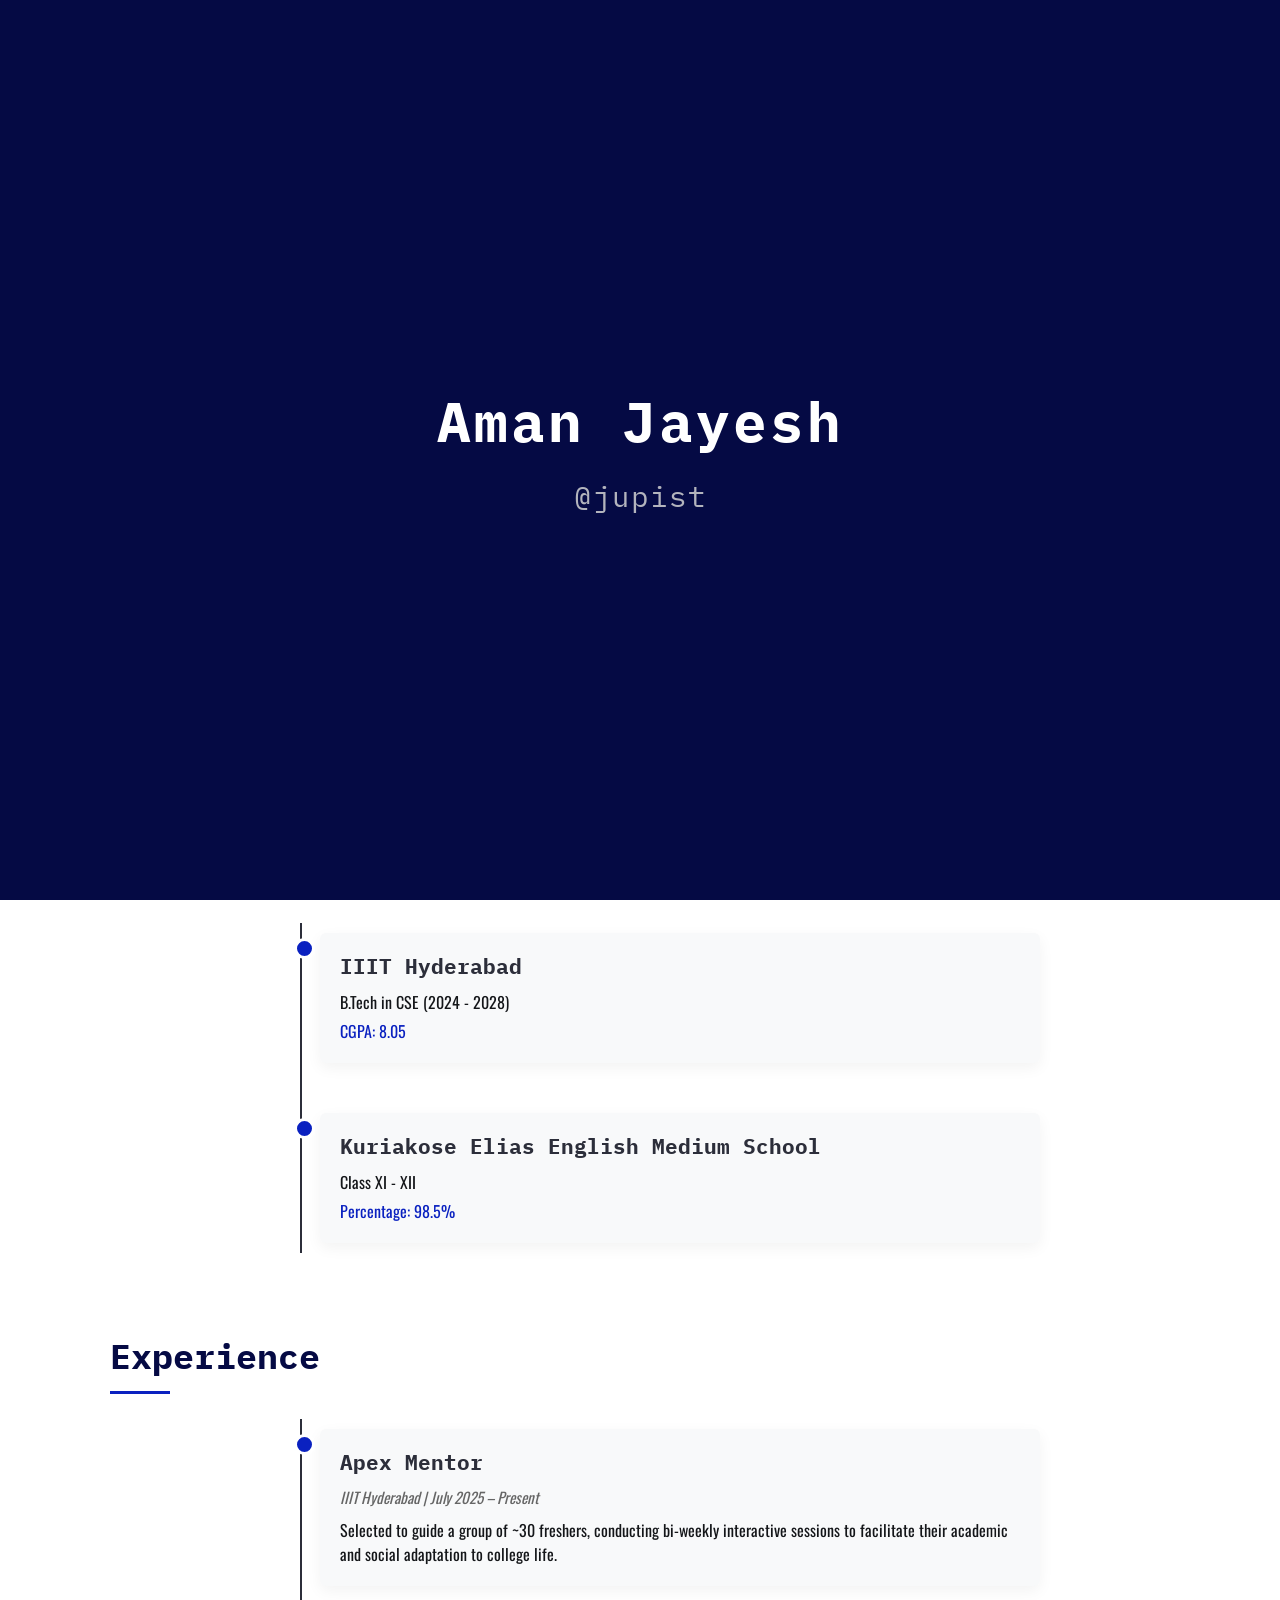
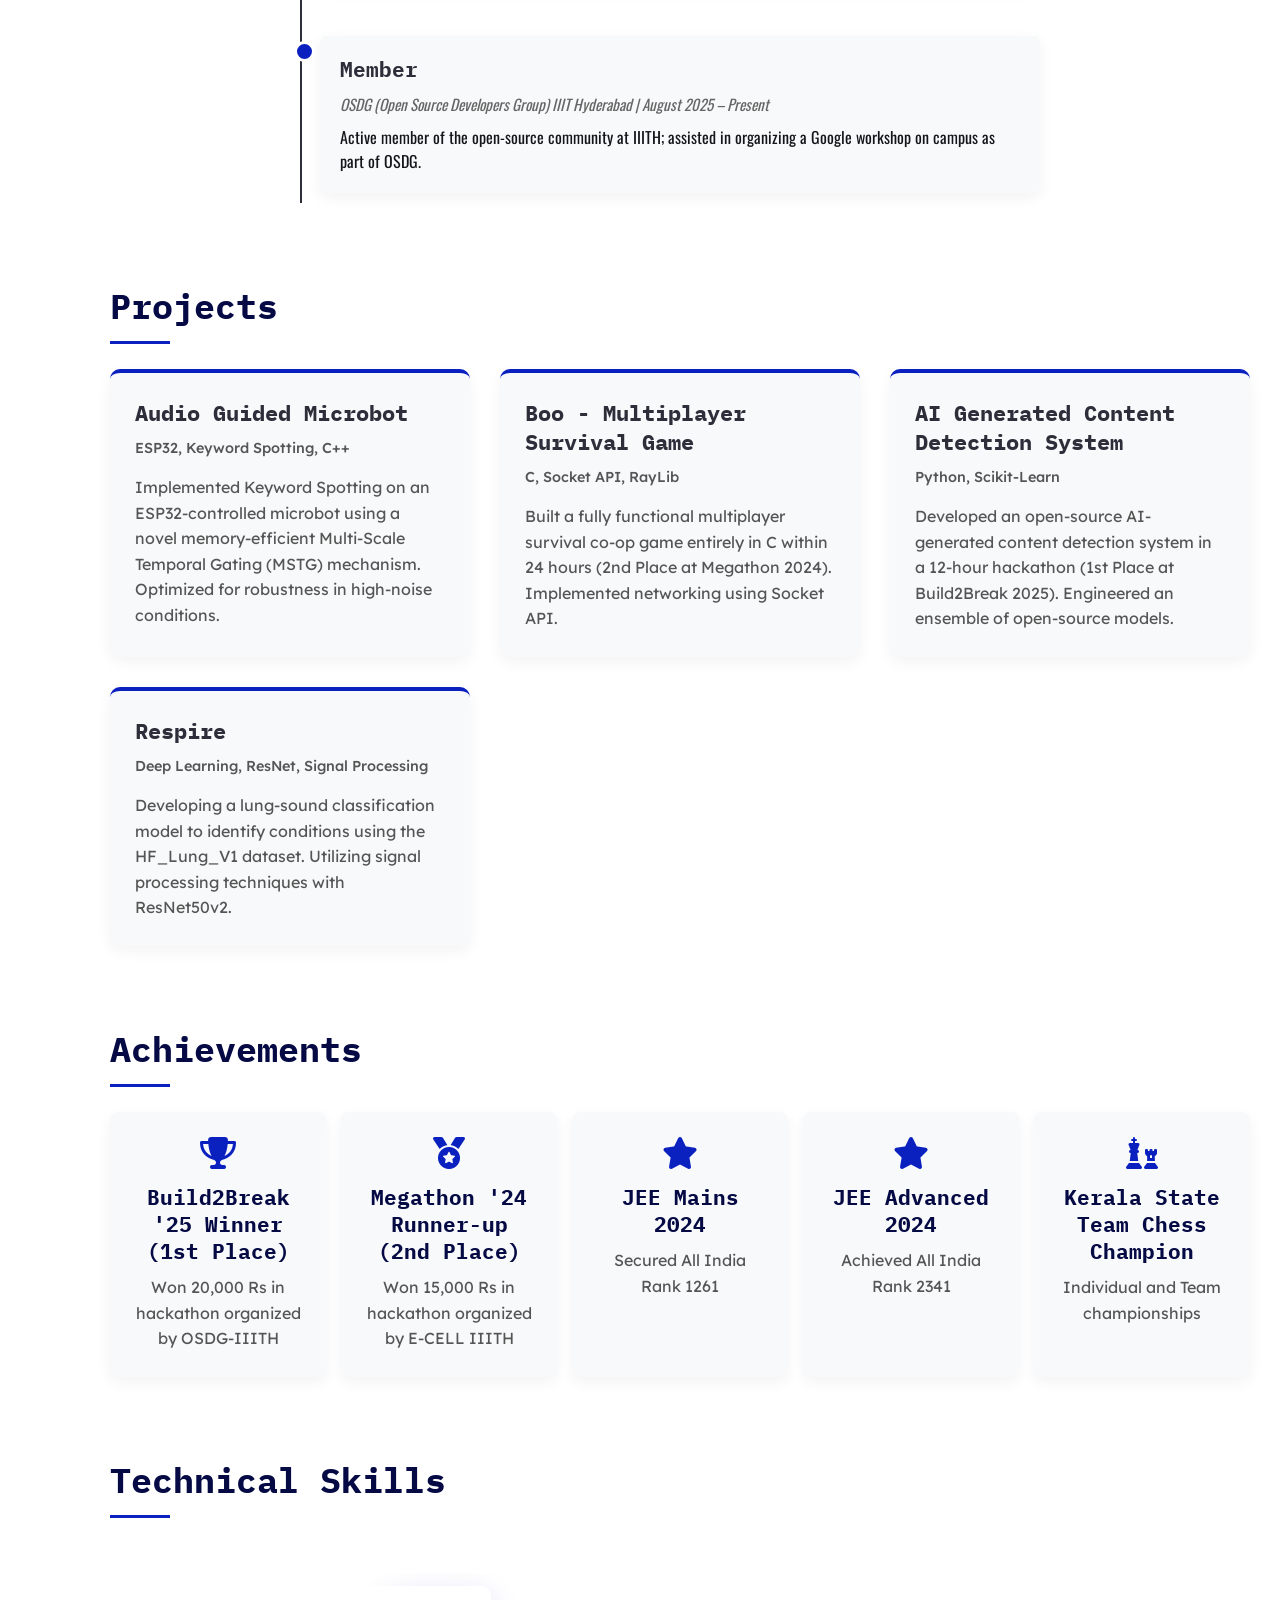
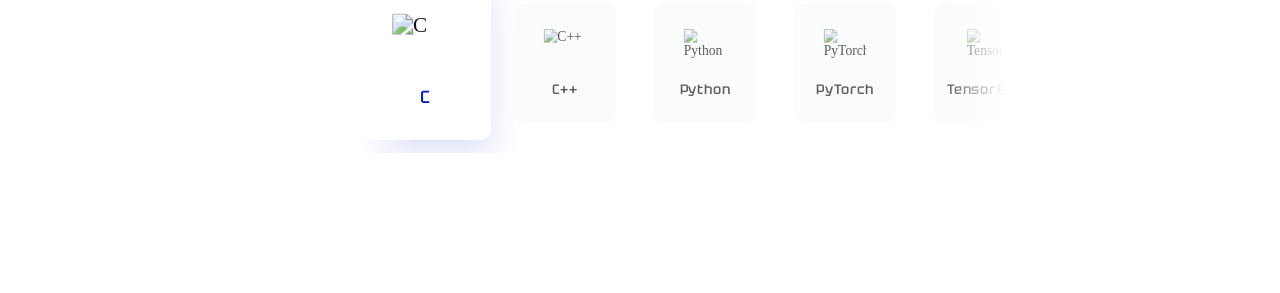
==== commit 1ed5bbf9: "update" ====
--- a/index.html
+++ b/index.html
@@ -1,5 +1,6 @@
 <!DOCTYPE html>
 <html lang="en">
+
 <head>
     <meta charset="UTF-8">
     <meta name="viewport" content="width=device-width, initial-scale=1.0">
@@ -15,14 +16,15 @@
     <!-- Add Lexend font for About Me and Profile sections -->
     <link href="https://fonts.googleapis.com/css2?family=Lexend:wght@300;400;500;600;700&display=swap" rel="stylesheet">
     <!-- Add Nexa Bold font -->
-    <link href="https://use.typekit.net/your-project-id.css" rel="stylesheet"> <!-- You'll need a valid Typekit subscription for Nexa -->
+    <link href="https://use.typekit.net/your-project-id.css" rel="stylesheet">
+    <!-- You'll need a valid Typekit subscription for Nexa -->
     <!-- Your existing styles -->
     <link rel="stylesheet" href="css/styles.css">
-    <link rel="stylesheet" href="css/animations.css">
     <link rel="stylesheet" href="https://cdnjs.cloudflare.com/ajax/libs/font-awesome/6.5.1/css/all.min.css">
     <!-- Add custom font styles -->
 
 </head>
+
 <body>
     <!-- Fullscreen Loading Animation -->
     <div class="loading-screen">
@@ -36,11 +38,15 @@
     <nav class="side-menu">
         <ul>
             <li><a href="#about" class="menu-item"><i class="fas fa-user"></i> <span>About</span></a></li>
-            <li><a href="#home" class="menu-item"><i class="fas fa-home"></i> <span>Home</span></a></li>
-            <li><a href="#education" class="menu-item"><i class="fas fa-graduation-cap"></i> <span>Education</span></a></li>
-            <li><a href="#achievements" class="menu-item"><i class="fas fa-trophy"></i> <span>Achievements</span></a></li>
+            <li><a href="#education" class="menu-item"><i class="fas fa-graduation-cap"></i> <span>Education</span></a>
+            </li>
+            <li><a href="#experience" class="menu-item"><i class="fas fa-briefcase"></i> <span>Experience</span></a>
+            </li>
+            <li><a href="#projects" class="menu-item"><i class="fas fa-project-diagram"></i> <span>Projects</span></a>
+            </li>
+            <li><a href="#achievements" class="menu-item"><i class="fas fa-trophy"></i> <span>Achievements</span></a>
+            </li>
             <li><a href="#skills" class="menu-item"><i class="fas fa-code"></i> <span>Skills</span></a></li>
-            <li><a href="#cv" class="menu-item"><i class="fas fa-file-pdf"></i> <span>CV</span></a></li>
         </ul>
     </nav>
 
@@ -75,86 +81,95 @@
                             </div>
                             <div class="social-links">
                                 <a href="https://github.com/jupist/" target="_blank"><i class="fab fa-github"></i></a>
-                                <a href="https://www.linkedin.com/in/aman-jayesh-77b382324" target="_blank"><i class="fab fa-linkedin"></i></a>
-                            </div>
-                        </div>
-                    </div>
-                </div>
-                
+                                <a href="https://www.linkedin.com/in/aman-jayesh-77b382324" target="_blank"><i
+                                        class="fab fa-linkedin"></i></a>
+                                <a href="assets/files/Resume_Aman_Jayesh.pdf" target="_blank" class="cv-mini-btn">CV</a>
+                            </div>
+                        </div>
+                    </div>
+                </div>
+
                 <div class="about-content-column">
                     <h2>About Me</h2>
-                    
                     <div class="about-section-item">
-                        <h3>Background</h3>
-                        <p>My name is Aman Jayesh and I'm doing a BTech in Computer Science and Engineering at International Institute of Information Technology, Hyderabad. I am from Calicut, Kerala, a beautiful coastal city known for its rich cuisine.</p>
-                    </div>
-                    
-                    <div class="about-section-item">
-                        <h3>Interests</h3>
-                        <p>I love playing badminton, watching movies and doing graphic design</p>
-                    </div>
-                    
-                    <div class="about-section-item">
-                        <h3>Fun Fact</h3>
-                        <p>I've got the annoying habit of starting movies and stopping halfway through</p>
-                    </div>
-                    
-                    <div class="about-section-item">
-                        <h3>Aspirations</h3>
-                        <p>I enjoy doing creative projects and working toghether with people. In my 4 years of college I want to achieve everything I wanted to do when I first joined this place and more.</p>
-                    </div>
-                </div>
-            </div>
-        </section>
-
-        <!-- New Home Section with Gallery -->
-        <section id="home" class="section">
-            <h2>Home</h2>
-            <div class="home-gallery">
-                <div class="gallery-item">
-                    <img src="assets/images/campus.jpg" alt="Campus View">
-                </div>
-                <div class="gallery-item">
-                    <img src="assets/images/library.jpg" alt="Library">
-                </div>
-                <div class="gallery-item">
-                    <img src="assets/images/student.jpg" alt="Student Portrait">
-                </div>
-                <div class="gallery-item">
-                    <img src="assets/images/classroom.jpg" alt="Classroom">
-                </div>
-                <div class="gallery-item">
-                    <img src="assets/images/technology.jpg" alt="Technology">
-                </div>
-            </div>
-        </section>
+                        <p>My name is Aman Jayesh, a second year CSE student at IIIT Hyderabad who is enthusiastic about
+                            mathematics, machine learning and cybersecurity. I love working with people and have a
+                            passion for research and am driven by curiosity.</p>
+                    </div>
+                </div>
+            </div>
+        </section>
+
 
         <section id="education" class="section">
             <h2>Educational Background</h2>
             <div class="timeline">
                 <div class="timeline-item">
                     <div class="timeline-content">
-                        <h3>IIITH</h3>
-                        <p>2024 to 2028</p>
-                    </div>
-                </div>
-                <div class="timeline-item">
-                    <div class="timeline-content">
-                        <h3>KEEMS</h3>
-                        <p>11th and 12th</p>
-                    </div>
-                </div>
-                <div class="timeline-item">
-                    <div class="timeline-content">
-                        <h3>DCMIPS</h3>
-                        <p>4th to 10th</p>
-                    </div>
-                </div>
-                <div class="timeline-item">
-                    <div class="timeline-content">
-                        <h3>Start-Right</h3>
-                        <p>Upto 3rd</p>
-                    </div>
+                        <h3>IIIT Hyderabad</h3>
+                        <p>B.Tech in CSE (2024 - 2028)</p>
+                        <p class="grade">CGPA: 8.05</p>
+                    </div>
+                </div>
+                <div class="timeline-item">
+                    <div class="timeline-content">
+                        <h3>Kuriakose Elias English Medium School</h3>
+                        <p>Class XI - XII</p>
+                        <p class="grade">Percentage: 98.5%</p>
+                    </div>
+                </div>
+            </div>
+        </section>
+
+        <section id="experience" class="section">
+            <h2>Experience</h2>
+            <div class="timeline">
+                <div class="timeline-item">
+                    <div class="timeline-content">
+                        <h3>Apex Mentor</h3>
+                        <p class="org">IIIT Hyderabad | July 2025 – Present</p>
+                        <p>Selected to guide a group of ~30 freshers, conducting bi-weekly interactive sessions to
+                            facilitate their academic and social adaptation to college life.</p>
+                    </div>
+                </div>
+                <div class="timeline-item">
+                    <div class="timeline-content">
+                        <h3>Member</h3>
+                        <p class="org">OSDG (Open Source Developers Group) IIIT Hyderabad | August 2025 – Present</p>
+                        <p>Active member of the open-source community at IIITH; assisted in organizing a Google workshop
+                            on campus as part of OSDG.</p>
+                    </div>
+                </div>
+            </div>
+        </section>
+
+        <section id="projects" class="section">
+            <h2>Projects</h2>
+            <div class="project-grid">
+                <div class="project-card">
+                    <h3>Audio Guided Microbot</h3>
+                    <p class="tech-stack">ESP32, Keyword Spotting, C++</p>
+                    <p>Implemented Keyword Spotting on an ESP32-controlled microbot using a novel memory-efficient
+                        Multi-Scale Temporal Gating (MSTG) mechanism. Optimized for robustness in high-noise conditions.
+                    </p>
+                </div>
+                <div class="project-card">
+                    <h3>Boo - Multiplayer Survival Game</h3>
+                    <p class="tech-stack">C, Socket API, RayLib</p>
+                    <p>Built a fully functional multiplayer survival co-op game entirely in C within 24 hours (2nd Place
+                        at Megathon 2024). Implemented networking using Socket API.</p>
+                </div>
+                <div class="project-card">
+                    <h3>AI Generated Content Detection System</h3>
+                    <p class="tech-stack">Python, Scikit-Learn</p>
+                    <p>Developed an open-source AI-generated content detection system in a 12-hour hackathon (1st Place
+                        at Build2Break 2025). Engineered an ensemble of open-source models.</p>
+                </div>
+                <div class="project-card">
+                    <h3>Respire</h3>
+                    <p class="tech-stack">Deep Learning, ResNet, Signal Processing</p>
+                    <p>Developing a lung-sound classification model to identify conditions using the HF_Lung_V1 dataset.
+                        Utilizing signal processing techniques with ResNet50v2.</p>
                 </div>
             </div>
         </section>
@@ -163,24 +178,29 @@
             <h2>Achievements</h2>
             <div class="achievement-items">
                 <div class="achievement-item">
+                    <i class="fas fa-trophy"></i>
+                    <h3>Build2Break '25 Winner (1st Place)</h3>
+                    <p>Won 20,000 Rs in hackathon organized by OSDG-IIITH</p>
+                </div>
+                <div class="achievement-item">
+                    <i class="fas fa-medal"></i>
+                    <h3>Megathon '24 Runner-up (2nd Place)</h3>
+                    <p>Won 15,000 Rs in hackathon organized by E-CELL IIITH</p>
+                </div>
+                <div class="achievement-item">
+                    <i class="fas fa-star"></i>
+                    <h3>JEE Mains 2024</h3>
+                    <p>Secured All India Rank 1261</p>
+                </div>
+                <div class="achievement-item">
+                    <i class="fas fa-star"></i>
+                    <h3>JEE Advanced 2024</h3>
+                    <p>Achieved All India Rank 2341</p>
+                </div>
+                <div class="achievement-item">
                     <i class="fas fa-chess"></i>
-                    <h3>District & State Team Chess Champion</h3>
-                    <p>Individual and Team championships at both district and state levels</p>
-                </div>
-                <div class="achievement-item">
-                    <i class="fas fa-calculator"></i>
-                    <h3>Brainobrain Abacus 2-Time Champion</h3>
-                    <p>State level abacus competition</p>
-                </div>
-                <div class="achievement-item">
-                    <i class="fas fa-square-root-alt"></i>
-                    <h3>Qualified IOQM Stage for Math Olympiad</h3>
-                    <p>Indian Olympiad Qualifier in Mathematics</p>
-                </div>
-                <div class="achievement-item">
-                    <i class="fas fa-medal"></i>
-                    <h3>IIITH E-Cell Megathon 24' 2nd Place</h3>
-                    <p>Hackathon at IIIT Hyderabad</p>
+                    <h3>Kerala State Team Chess Champion</h3>
+                    <p>Individual and Team championships</p>
                 </div>
             </div>
         </section>
@@ -195,103 +215,58 @@
                             <p>C</p>
                         </div>
                         <div class="skill-item">
-                            <img src="https://cdn.jsdelivr.net/gh/devicons/devicon/icons/cplusplus/cplusplus-original.svg" alt="C++">
+                            <img src="https://cdn.jsdelivr.net/gh/devicons/devicon/icons/cplusplus/cplusplus-original.svg"
+                                alt="C++">
                             <p>C++</p>
                         </div>
                         <div class="skill-item">
-                            <img src="https://cdn.jsdelivr.net/gh/devicons/devicon/icons/javascript/javascript-original.svg" alt="JavaScript">
-                            <p>JavaScript</p>
-                        </div>
-                        <div class="skill-item">
-                            <img src="https://cdn.jsdelivr.net/gh/devicons/devicon/icons/html5/html5-original.svg" alt="HTML">
-                            <p>HTML</p>
-                        </div>
-                        <div class="skill-item">
-                            <img src="https://cdn.jsdelivr.net/gh/devicons/devicon/icons/mysql/mysql-original.svg" alt="MySQL">
-                            <p>MySQL</p>
-                        </div>
-                        <div class="skill-item">
-                            <img src="https://cdn.jsdelivr.net/gh/devicons/devicon/icons/mongodb/mongodb-original.svg" alt="MongoDB">
-                            <p>MongoDB</p>
-                        </div>
-                        <div class="skill-item">
-                            <img src="https://cdn.jsdelivr.net/gh/devicons/devicon/icons/python/python-original.svg" alt="Python">
+                            <img src="https://cdn.jsdelivr.net/gh/devicons/devicon/icons/python/python-original.svg"
+                                alt="Python">
                             <p>Python</p>
                         </div>
                         <div class="skill-item">
-                            <img src="https://cdn.jsdelivr.net/gh/devicons/devicon/icons/react/react-original.svg" alt="React">
-                            <p>React</p>
-                        </div>
-                        <div class="skill-item">
-                            <img src="https://cdn.jsdelivr.net/gh/devicons/devicon/icons/bash/bash-original.svg" alt="Bash">
-                            <p>Bash</p>
-                        </div>
-                    </div>
-                </div>
-            </div>
-        </section>
-
-        <section id="cv" class="section">
-            <h2>Curriculum Vitae</h2>
-            <div class="cv-container">
-                <a href="assets/files/aman-jayesh-cv.pdf" class="cv-btn" download>Download CV <i class="fas fa-download"></i></a>
-            </div>
-        </section>
+                            <img src="https://cdn.jsdelivr.net/gh/devicons/devicon/icons/pytorch/pytorch-original.svg"
+                                alt="PyTorch">
+                            <p>PyTorch</p>
+                        </div>
+                        <div class="skill-item">
+                            <img src="https://cdn.jsdelivr.net/gh/devicons/devicon/icons/tensorflow/tensorflow-original.svg"
+                                alt="TensorFlow">
+                            <p>TensorFlow</p>
+                        </div>
+                        <div class="skill-item">
+                            <img src="https://cdn.jsdelivr.net/gh/devicons/devicon/icons/pandas/pandas-original.svg"
+                                alt="Pandas">
+                            <p>Pandas</p>
+                        </div>
+                        <div class="skill-item">
+                            <img src="https://cdn.jsdelivr.net/gh/devicons/devicon/icons/numpy/numpy-original.svg"
+                                alt="NumPy">
+                            <p>NumPy</p>
+                        </div>
+                        <div class="skill-item">
+                            <img src="https://cdn.jsdelivr.net/gh/devicons/devicon/icons/git/git-original.svg"
+                                alt="Git">
+                            <p>Git</p>
+                        </div>
+                        <div class="skill-item">
+                            <i class="fas fa-microchip" style="font-size: 3rem; color: #fff;"></i>
+                            <p>ESP32</p>
+                        </div>
+                        <div class="skill-item">
+                            <i class="fas fa-wave-square" style="font-size: 3rem; color: #fff;"></i>
+                            <p>Edge Impulse</p>
+                        </div>
+                    </div>
+                </div>
+            </div>
+        </section>
+
     </div>
-    <section id="text-analysis" class="section">
-        <h2>Text Analysis</h2>
-        <div class="text-analysis-container">
-            <textarea id="text-input" placeholder="Enter text (10,000+ words) for analysis..." rows="10" style="width: 100%; padding: 15px; border-radius: 8px; border: 1px solid #ddd; font-family: 'Lexend', sans-serif; margin-bottom: 20px;"></textarea>
-            
-            <button id="analyze-btn" class="cv-btn" style="margin-bottom: 30px;">Analyze Text</button>
-            
-            <div class="analysis-results" style="display: none;">
-                <div class="result-section">
-                    <h3>Basic Statistics</h3>
-                    <div id="basic-stats" class="stats-grid">
-                        <div class="stat-item">
-                            <span class="stat-label">Letters:</span>
-                            <span id="letter-count" class="stat-value">0</span>
-                        </div>
-                        <div class="stat-item">
-                            <span class="stat-label">Words:</span>
-                            <span id="word-count" class="stat-value">0</span>
-                        </div>
-                        <div class="stat-item">
-                            <span class="stat-label">Spaces:</span>
-                            <span id="space-count" class="stat-value">0</span>
-                        </div>
-                        <div class="stat-item">
-                            <span class="stat-label">Newlines:</span>
-                            <span id="newline-count" class="stat-value">0</span>
-                        </div>
-                        <div class="stat-item">
-                            <span class="stat-label">Special Symbols:</span>
-                            <span id="special-count" class="stat-value">0</span>
-                        </div>
-                    </div>
-                </div>
-                
-                <div class="result-section">
-                    <h3>Pronouns</h3>
-                    <div id="pronoun-counts" class="word-counts"></div>
-                </div>
-                
-                <div class="result-section">
-                    <h3>Prepositions</h3>
-                    <div id="preposition-counts" class="word-counts"></div>
-                </div>
-                
-                <div class="result-section">
-                    <h3>Articles</h3>
-                    <div id="article-counts" class="word-counts"></div>
-                </div>
-            </div>
-        </div>
-    </section>
-    
+
     <script src="js/script.js">
-        
+
     </script>
 </body>
-</html>
+
+</html>
--- a/css/styles.css
+++ b/css/styles.css
@@ -22,7 +22,9 @@
     overflow-x: hidden;
 }
 
-h1, h2, h3 {
+h1,
+h2,
+h3 {
     font-family: 'Courier New', monospace;
     color: var(--navy);
 }
@@ -69,12 +71,17 @@
 /* Side Menu */
 .side-menu {
     position: fixed;
-    height: 100vh;
+    height: auto;
+    top: 50%;
+    transform: translateY(-50%);
+    left: 20px;
     width: 80px;
     background-color: var(--dark);
     transition: width 0.3s ease;
     overflow: hidden;
     z-index: 100;
+    border-radius: 20px;
+    box-shadow: 0 5px 15px rgba(0, 0, 0, 0.2);
 }
 
 .side-menu:hover {
@@ -83,7 +90,7 @@
 
 .side-menu ul {
     list-style: none;
-    padding: 50px 0;
+    padding: 20px 0;
 }
 
 .side-menu li {
@@ -256,8 +263,8 @@
 /* Achievements */
 .achievement-items {
     display: grid;
-    grid-template-columns: repeat(auto-fit, minmax(300px, 1fr));
-    gap: 25px;
+    grid-template-columns: repeat(5, 1fr);
+    gap: 15px;
 }
 
 .achievement-item {
@@ -295,24 +302,31 @@
 
 .carousel-container {
     position: relative;
-    width: 650px; /* Exactly enough for 5 items (120px * 5 + 10px margin * 10) */
+    width: 650px;
+    /* Exactly enough for 5 items (120px * 5 + 10px margin * 10) */
     margin: 0 auto;
     overflow: hidden;
     padding: 30px 0;
-    user-select: none; /* Prevent text selection */
-    touch-action: none; /* Disable touch actions */
+    user-select: none;
+    /* Prevent text selection */
+    touch-action: none;
+    /* Disable touch actions */
 }
 
 .carousel {
     display: flex;
     position: relative;
     padding: 20px 0;
-    overflow-x: hidden; /* Changed from auto to hidden to prevent manual scrolling */
+    overflow-x: hidden;
+    /* Changed from auto to hidden to prevent manual scrolling */
     scroll-snap-type: x mandatory;
     scroll-behavior: smooth;
-    -ms-overflow-style: none;  /* IE and Edge */
-    scrollbar-width: none;  /* Firefox */
-    pointer-events: none; /* Disable pointer events on the carousel */
+    -ms-overflow-style: none;
+    /* IE and Edge */
+    scrollbar-width: none;
+    /* Firefox */
+    pointer-events: none;
+    /* Disable pointer events on the carousel */
 }
 
 .carousel::-webkit-scrollbar {
@@ -379,12 +393,12 @@
 
 .carousel-container::before {
     left: 0;
-    background: linear-gradient(to right, rgba(255,255,255,1), rgba(255,255,255,0));
+    background: linear-gradient(to right, rgba(255, 255, 255, 1), rgba(255, 255, 255, 0));
 }
 
 .carousel-container::after {
     right: 0;
-    background: linear-gradient(to left, rgba(255,255,255,1), rgba(255,255,255,0));
+    background: linear-gradient(to left, rgba(255, 255, 255, 1), rgba(255, 255, 255, 0));
 }
 
 /* Hide carousel buttons */
@@ -427,6 +441,7 @@
         opacity: 0;
         transform: translateY(-20px);
     }
+
     to {
         opacity: 1;
         transform: translateY(0);
@@ -517,11 +532,12 @@
         max-width: 650px;
     }
 }
-  /* Add Nexa Bold font-face if you have the font files */
-  @font-face {
+
+/* Add Nexa Bold font-face if you have the font files */
+@font-face {
     font-family: 'Nexa-Heavy';
     src: url('assets/fonts/Nexa-Heavy.ttf') format('ttf'),
-         url('assets/fonts/Nexa-Heavy.ttf') format('ttf');
+        url('assets/fonts/Nexa-Heavy.ttf') format('ttf');
     font-weight: bold;
     font-style: normal;
     font-display: swap;
@@ -531,7 +547,9 @@
     font-family: 'Nexa-Heavy', serif;
 }
 
-h1, h2, h3 {
+h1,
+h2,
+h3 {
     font-family: 'IBM Plex Mono', 'Courier New', monospace;
 }
 
@@ -557,7 +575,8 @@
 }
 
 /* Apply Lexend font to profile section content */
-.profile-title, .profile-info-item {
+.profile-title,
+.profile-info-item {
     font-family: 'Lexend', sans-serif;
 }
 
@@ -565,7 +584,8 @@
     font-family: 'IBM Plex Mono', 'Courier New', monospace;
 }
 
-.loading-name, .loading-username {
+.loading-name,
+.loading-username {
     font-family: 'IBM Plex Mono', 'Courier New', monospace;
 }
 
@@ -575,18 +595,23 @@
     grid-template-columns: 1fr 2fr;
     gap: 40px;
     margin: 40px 30px;
-    background-color: #eaecf0; /* Slightly darker off-white background */
+    background-color: #eaecf0;
+    /* Slightly darker off-white background */
     border-radius: 15px;
     overflow: hidden;
     position: relative;
-    box-shadow: 0 10px 50px 10px rgba(0, 0, 0, 0.25); /* Direct prominent shadow */
-    transform: translateZ(0); /* Force hardware acceleration for better shadow */
+    box-shadow: 0 10px 50px 10px rgba(0, 0, 0, 0.25);
+    /* Direct prominent shadow */
+    transform: translateZ(0);
+    /* Force hardware acceleration for better shadow */
     transition: all 0.3s ease;
 }
 
 .about-container-alt:hover {
-    box-shadow: 0 15px 60px 15px rgba(0, 0, 0, 0.3); /* Stronger shadow on hover */
-    transform: translateZ(0) translateY(-5px); /* Subtle lift effect */
+    box-shadow: 0 15px 60px 15px rgba(0, 0, 0, 0.3);
+    /* Stronger shadow on hover */
+    transform: translateZ(0) translateY(-5px);
+    /* Subtle lift effect */
 }
 
 .about-image-column {
@@ -661,7 +686,8 @@
 .profile-info-item i {
     width: 30px;
     margin-right: 10px;
-    color: white; /* Changed icon color to white */
+    color: white;
+    /* Changed icon color to white */
 }
 
 .profile-info-item a {
@@ -754,11 +780,11 @@
         grid-template-columns: 1fr;
         margin: 30px 20px;
     }
-    
+
     .about-image-column {
         padding: 30px 20px;
     }
-    
+
     .about-content-column {
         padding: 30px 25px;
     }
@@ -769,13 +795,18 @@
     display: flex;
     position: relative;
     padding: 20px 0;
-    overflow-x: auto; /* Changed from hidden to auto to allow manual scrolling */
+    overflow-x: auto;
+    /* Changed from hidden to auto to allow manual scrolling */
     scroll-snap-type: x mandatory;
     scroll-behavior: smooth;
-    -ms-overflow-style: none;  /* IE and Edge */
-    scrollbar-width: none;  /* Firefox */
-    pointer-events: auto; /* Enable pointer events on the carousel */
-    cursor: grab; /* Show grab cursor to indicate scrollable area */
+    -ms-overflow-style: none;
+    /* IE and Edge */
+    scrollbar-width: none;
+    /* Firefox */
+    pointer-events: auto;
+    /* Enable pointer events on the carousel */
+    cursor: grab;
+    /* Show grab cursor to indicate scrollable area */
 }
 
 .carousel::-webkit-scrollbar {
@@ -793,7 +824,8 @@
     scroll-snap-align: center;
 }
 
-.skill-item:hover, .skill-item.active {
+.skill-item:hover,
+.skill-item.active {
     opacity: 1;
     filter: grayscale(0%);
     transform: scale(1.1);
@@ -847,7 +879,8 @@
 
 .gallery-item:nth-child(3) {
     grid-column: 3;
-    grid-row: 1 / span 2; /* Make this the portrait image spanning 2 rows */
+    grid-row: 1 / span 2;
+    /* Make this the portrait image spanning 2 rows */
     height: 100%;
 }
 
@@ -867,135 +900,221 @@
         grid-template-columns: 1fr 1fr;
         grid-template-rows: repeat(3, 200px);
     }
-    
+
     .gallery-item:nth-child(3) {
         grid-column: 1 / span 2;
         grid-row: 3;
         height: auto;
     }
-    
+
     .gallery-item:nth-child(4) {
         grid-column: 1;
         grid-row: 2;
     }
-    
+
     .gallery-item:nth-child(5) {
         grid-column: 2;
         grid-row: 2;
     }
 }
+
 .text-analysis-container {
-background-color: #f8f9fa;
-padding: 25px;
-border-radius: 12px;
-box-shadow: 0 5px 15px rgba(0, 0, 0, 0.08);
+    background-color: #f8f9fa;
+    padding: 25px;
+    border-radius: 12px;
+    box-shadow: 0 5px 15px rgba(0, 0, 0, 0.08);
 }
 
 .analysis-results {
-margin-top: 20px;
+    margin-top: 20px;
 }
 
 .result-section {
-margin-bottom: 30px;
+    margin-bottom: 30px;
 }
 
 .result-section h3 {
-margin-bottom: 15px;
-padding-bottom: 8px;
-border-bottom: 2px solid var(--blue);
-color: var(--navy);
+    margin-bottom: 15px;
+    padding-bottom: 8px;
+    border-bottom: 2px solid var(--blue);
+    color: var(--navy);
 }
 
 .stats-grid {
-display: grid;
-grid-template-columns: repeat(auto-fill, minmax(200px, 1fr));
-gap: 15px;
+    display: grid;
+    grid-template-columns: repeat(auto-fill, minmax(200px, 1fr));
+    gap: 15px;
 }
 
 .stat-item {
-background-color: white;
-padding: 15px;
-border-radius: 8px;
-box-shadow: 0 3px 10px rgba(0, 0, 0, 0.05);
-display: flex;
-justify-content: space-between;
-align-items: center;
+    background-color: white;
+    padding: 15px;
+    border-radius: 8px;
+    box-shadow: 0 3px 10px rgba(0, 0, 0, 0.05);
+    display: flex;
+    justify-content: space-between;
+    align-items: center;
 }
 
 .stat-label {
-font-weight: 500;
-color: #555;
+    font-weight: 500;
+    color: #555;
 }
 
 .stat-value {
-font-family: 'Tektur', monospace;
-font-size: 1.2rem;
-color: var(--blue);
+    font-family: 'Tektur', monospace;
+    font-size: 1.2rem;
+    color: var(--blue);
 }
 
 .word-counts {
-display: grid;
-grid-template-columns: repeat(auto-fill, minmax(150px, 1fr));
-gap: 10px;
+    display: grid;
+    grid-template-columns: repeat(auto-fill, minmax(150px, 1fr));
+    gap: 10px;
 }
 
 .word-count-item {
-background-color: white;
-padding: 12px 15px;
-border-radius: 8px;
-box-shadow: 0 3px 10px rgba(0, 0, 0, 0.05);
-display: flex;
-justify-content: space-between;
-align-items: center;
+    background-color: white;
+    padding: 12px 15px;
+    border-radius: 8px;
+    box-shadow: 0 3px 10px rgba(0, 0, 0, 0.05);
+    display: flex;
+    justify-content: space-between;
+    align-items: center;
 }
 
 .word-count-item .word {
-font-weight: 500;
-color: #444;
-}
+    font-weight: 500;
+    color: #444;
+}
+
 .word-count-item .count {
-font-family: 'Tektur', monospace;
-color: var(--blue);
+    font-family: 'Tektur', monospace;
+    color: var(--blue);
 }
 
 @media screen and (max-width: 768px) {
-.stats-grid, .word-counts {
-    grid-template-columns: 1fr 1fr;
-}
+
+    .stats-grid,
+    .word-counts {
+        grid-template-columns: 1fr 1fr;
+    }
 }
 
 @media screen and (max-width: 480px) {
-.stats-grid, .word-counts {
-    grid-template-columns: 1fr;
-}
-}
+
+    .stats-grid,
+    .word-counts {
+        grid-template-columns: 1fr;
+    }
+}
+
 /* Text analysis section layout fixes */
 #text-analysis {
-padding-left: 100px; /* Move content away from menu bar */
-padding-right: 40px;
-max-width: 1200px;
-margin: 0 auto; /* Center the section */
+    padding-left: 100px;
+    /* Move content away from menu bar */
+    padding-right: 40px;
+    max-width: 1200px;
+    margin: 0 auto;
+    /* Center the section */
 }
 
 #analyze-btn {
-display: block;
-margin: 20px auto 30px;
+    display: block;
+    margin: 20px auto 30px;
 }
 
 #text-input {
-width: 100%;
-max-width: 100%;
-box-sizing: border-box;
+    width: 100%;
+    max-width: 100%;
+    box-sizing: border-box;
 }
 
 .analysis-results {
-width: 100%;
-max-width: 100%;
+    width: 100%;
+    max-width: 100%;
 }
 
 .achievement-item p {
-font-family: 'Lexend', sans-serif;
-font-weight: 400;
-line-height: 1.6;
-color: #555;
+    font-family: 'Lexend', sans-serif;
+    font-weight: 400;
+    line-height: 1.6;
+    color: #555;
+}
+
+/* Project Grid */
+.project-grid {
+    display: grid;
+    grid-template-columns: repeat(auto-fit, minmax(300px, 1fr));
+    gap: 30px;
+}
+
+.project-card {
+    background-color: #f8f9fa;
+    border-radius: 10px;
+    padding: 25px;
+    box-shadow: 0 5px 15px rgba(0, 0, 0, 0.05);
+    transition: transform 0.3s ease, box-shadow 0.3s ease;
+    border-top: 4px solid var(--blue);
+}
+
+.project-card:hover {
+    transform: translateY(-5px);
+    box-shadow: 0 15px 30px rgba(0, 0, 0, 0.1);
+}
+
+.project-card h3 {
+    font-size: 1.4rem;
+    margin-bottom: 10px;
+    color: var(--dark-blue);
+}
+
+.tech-stack {
+    font-family: 'IBM Plex Mono', monospace;
+    font-size: 0.9rem;
+    color: var(--blue);
+    margin-bottom: 15px;
+    font-weight: 500;
+}
+
+.project-card p {
+    font-family: 'Lexend', sans-serif;
+    line-height: 1.6;
+    color: #555;
+}
+
+/* Additional Timeline Styles */
+.grade {
+    font-weight: bold;
+    color: var(--blue);
+    margin-top: 5px;
+}
+
+.org {
+    font-style: italic;
+    color: #666;
+    margin-bottom: 10px;
+    font-size: 0.95rem;
+}
+
+.cv-mini-btn {
+    width: 40px;
+    height: 40px;
+    border-radius: 50%;
+    background-color: rgba(255, 255, 255, 0.1);
+    color: white;
+    display: flex;
+    align-items: center;
+    justify-content: center;
+    transition: all 0.3s ease;
+    text-decoration: none;
+    font-family: 'IBM Plex Mono', monospace;
+    font-weight: bold;
+    font-size: 0.9rem;
+}
+
+.cv-mini-btn:hover {
+    background-color: var(--blue);
+    transform: translateY(-3px);
+    color: white;
 }
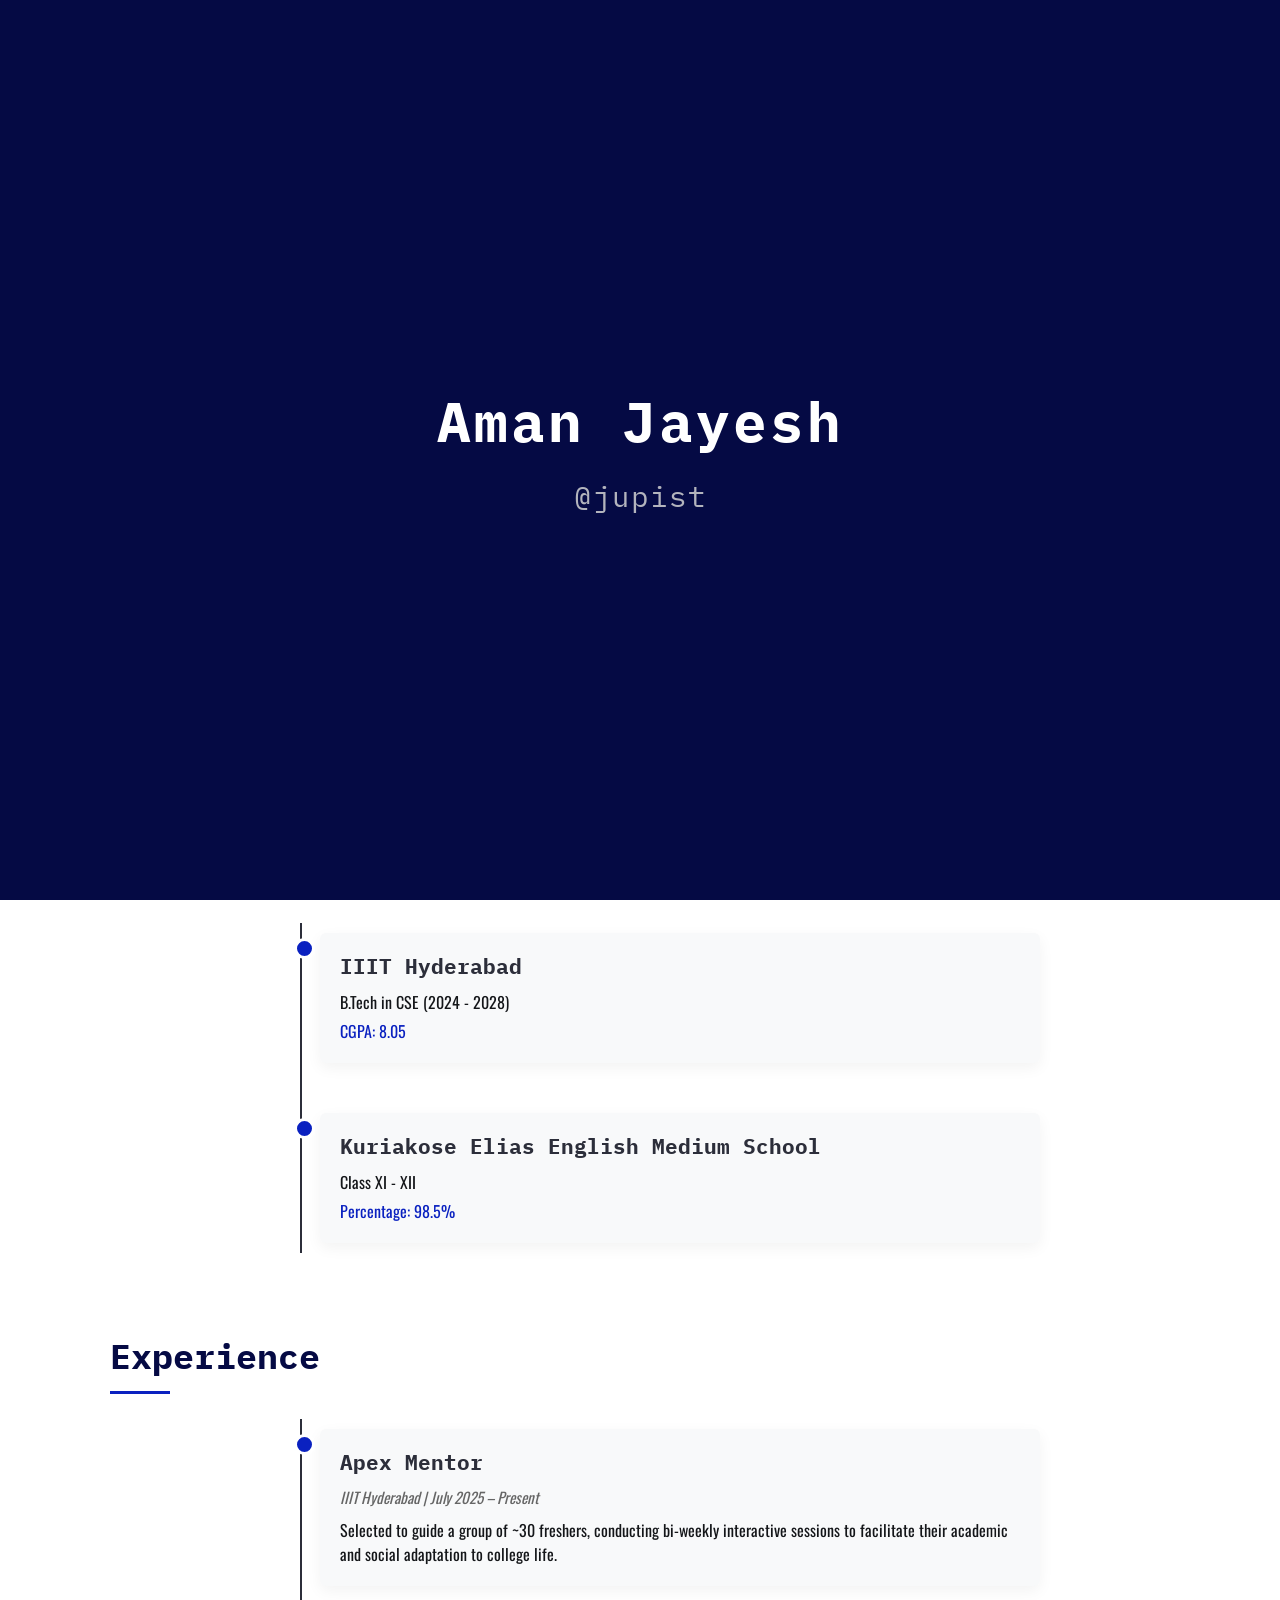
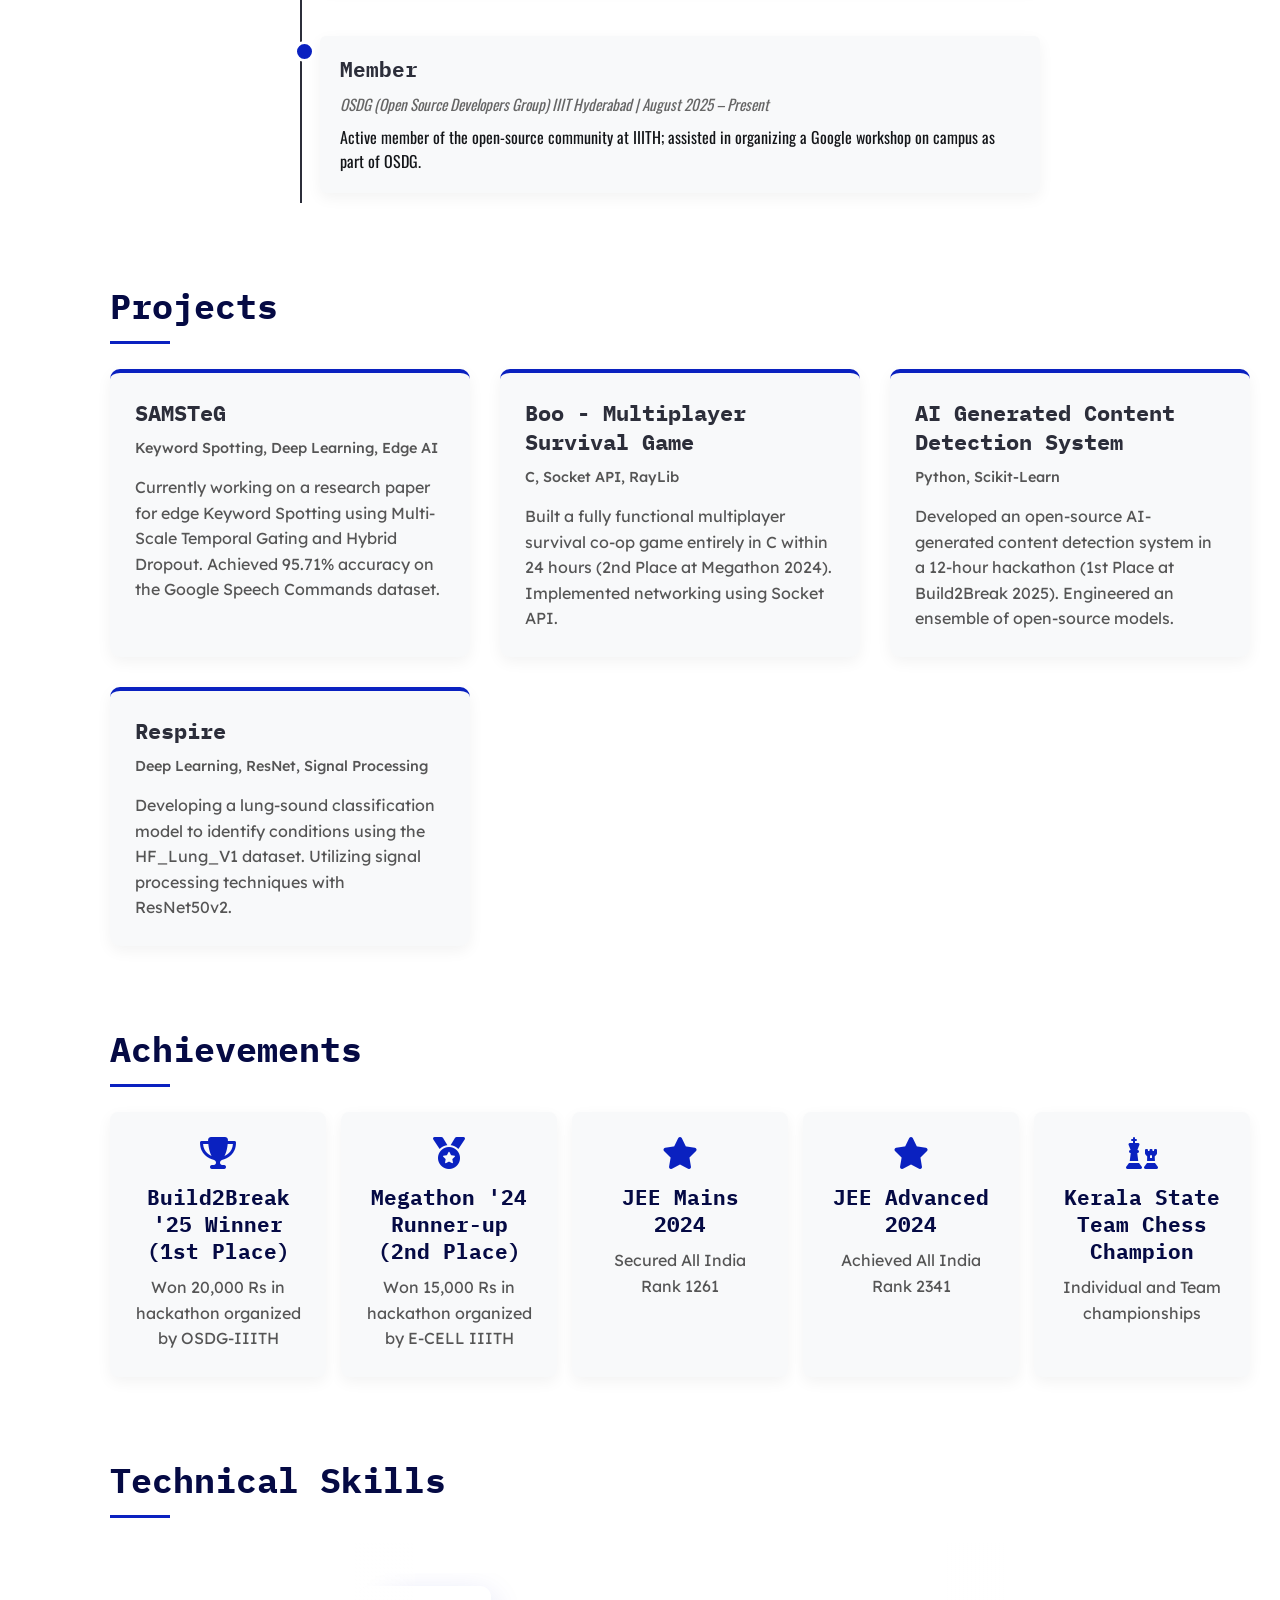
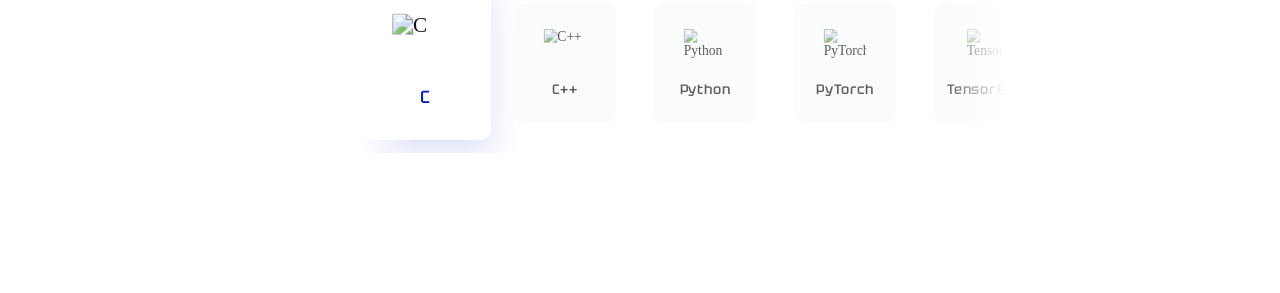
==== commit cdf5dcb2: "update" ====
--- a/index.html
+++ b/index.html
@@ -83,7 +83,6 @@
                                 <a href="https://github.com/jupist/" target="_blank"><i class="fab fa-github"></i></a>
                                 <a href="https://www.linkedin.com/in/aman-jayesh-77b382324" target="_blank"><i
                                         class="fab fa-linkedin"></i></a>
-                                <a href="assets/files/Resume_Aman_Jayesh.pdf" target="_blank" class="cv-mini-btn">CV</a>
                             </div>
                         </div>
                     </div>
@@ -91,10 +90,15 @@
 
                 <div class="about-content-column">
                     <h2>About Me</h2>
-                    <div class="about-section-item">
+                    <div>
                         <p>My name is Aman Jayesh, a second year CSE student at IIIT Hyderabad who is enthusiastic about
                             mathematics, machine learning and cybersecurity. I love working with people and have a
                             passion for research and am driven by curiosity.</p>
+                    </div>
+                    <div class="cv-container" style="text-align: left; margin-top: 20px;">
+                        <a href="assets/files/Resume_Aman_Jayesh.pdf" target="_blank" class="cv-btn">
+                            Download CV <i class="fas fa-download"></i>
+                        </a>
                     </div>
                 </div>
             </div>
@@ -147,10 +151,10 @@
             <h2>Projects</h2>
             <div class="project-grid">
                 <div class="project-card">
-                    <h3>Audio Guided Microbot</h3>
-                    <p class="tech-stack">ESP32, Keyword Spotting, C++</p>
-                    <p>Implemented Keyword Spotting on an ESP32-controlled microbot using a novel memory-efficient
-                        Multi-Scale Temporal Gating (MSTG) mechanism. Optimized for robustness in high-noise conditions.
+                    <h3>SAMSTeG</h3>
+                    <p class="tech-stack">Keyword Spotting, Deep Learning, Edge AI</p>
+                    <p>Currently working on a research paper for edge Keyword Spotting using Multi-Scale Temporal Gating
+                        and Hybrid Dropout. Achieved 95.71% accuracy on the Google Speech Commands dataset.
                     </p>
                 </div>
                 <div class="project-card">
--- a/css/styles.css
+++ b/css/styles.css
@@ -420,6 +420,8 @@
     border-radius: 30px;
     text-decoration: none;
     font-size: 1.1rem;
+    font-family: 'IBM Plex Mono', monospace;
+    font-weight: 500;
     transition: all 0.3s ease;
     box-shadow: 0 5px 15px rgba(10, 33, 192, 0.3);
 }
@@ -567,7 +569,8 @@
 }
 
 /* Apply Lexend font to about section content */
-.about-section-item p {
+.about-section-item p,
+.about-content-column>div>p {
     font-family: 'Lexend', sans-serif;
     font-weight: 400;
     line-height: 1.7;
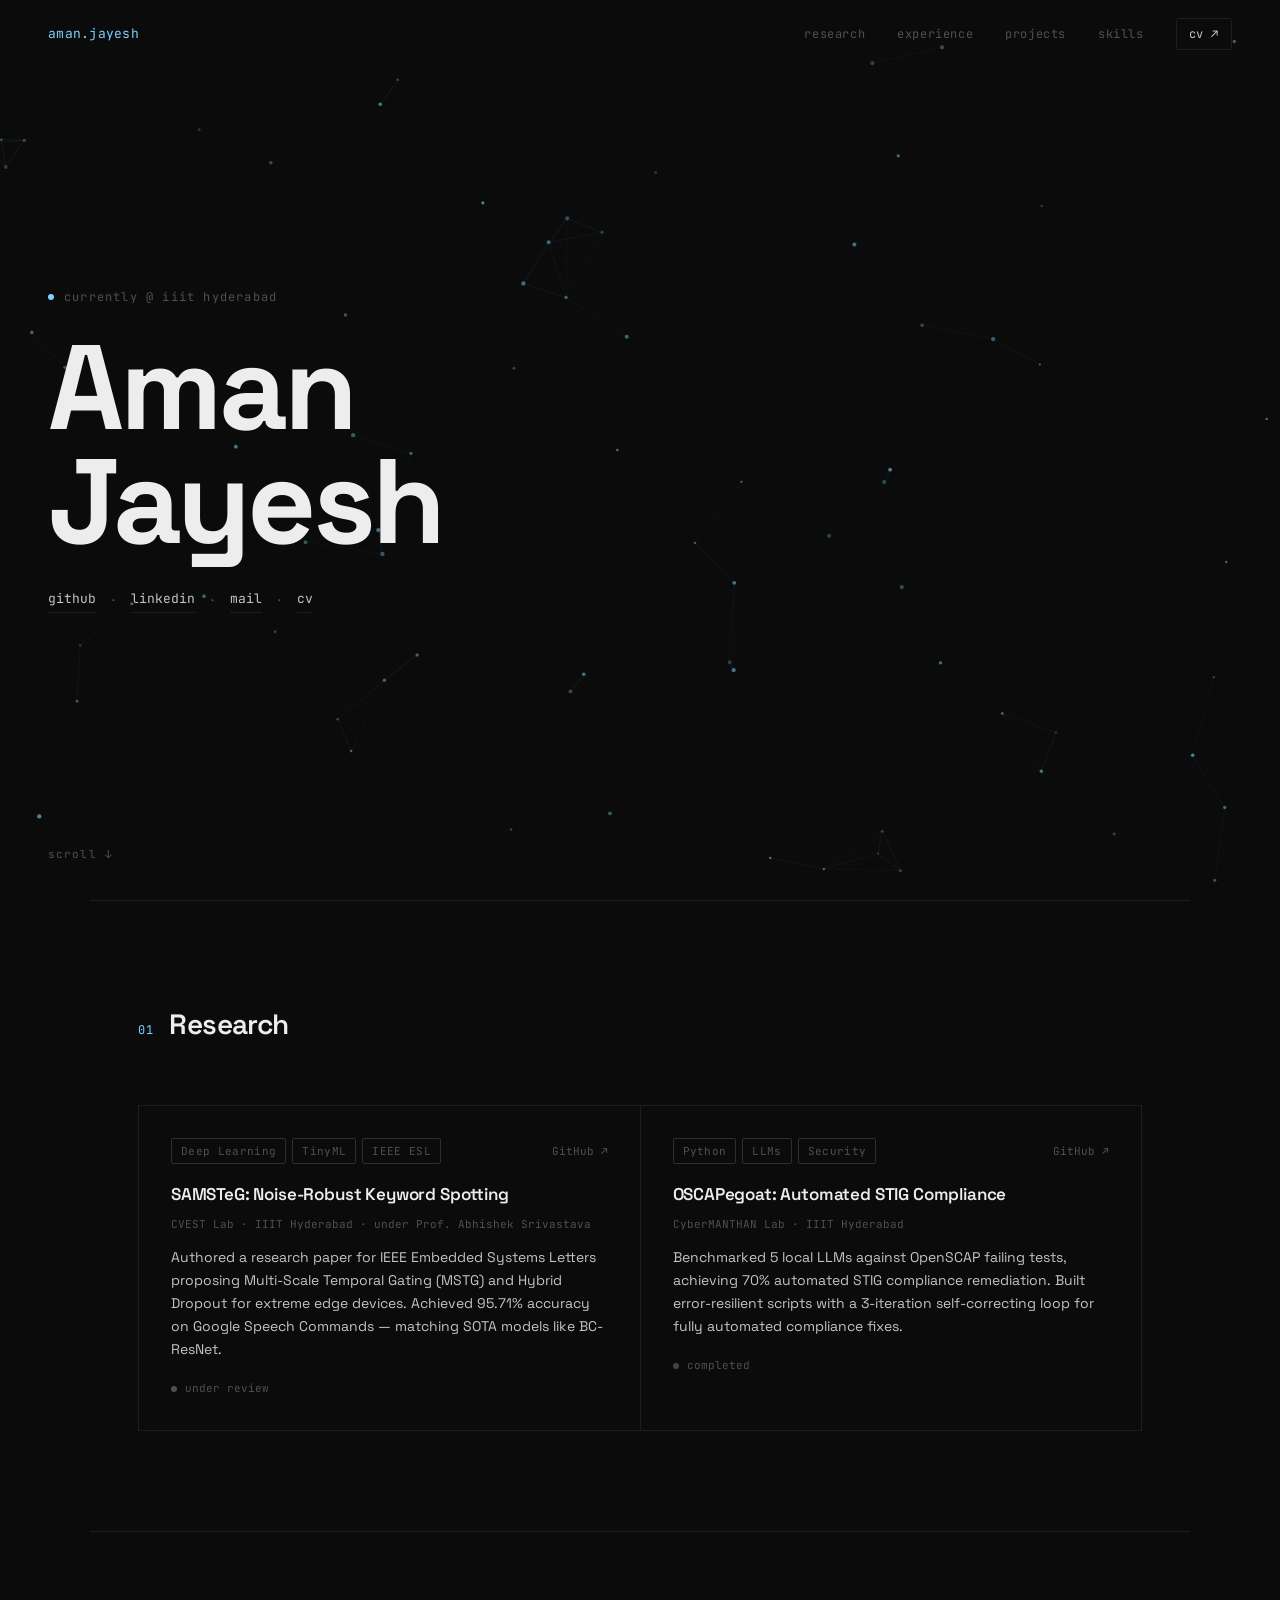
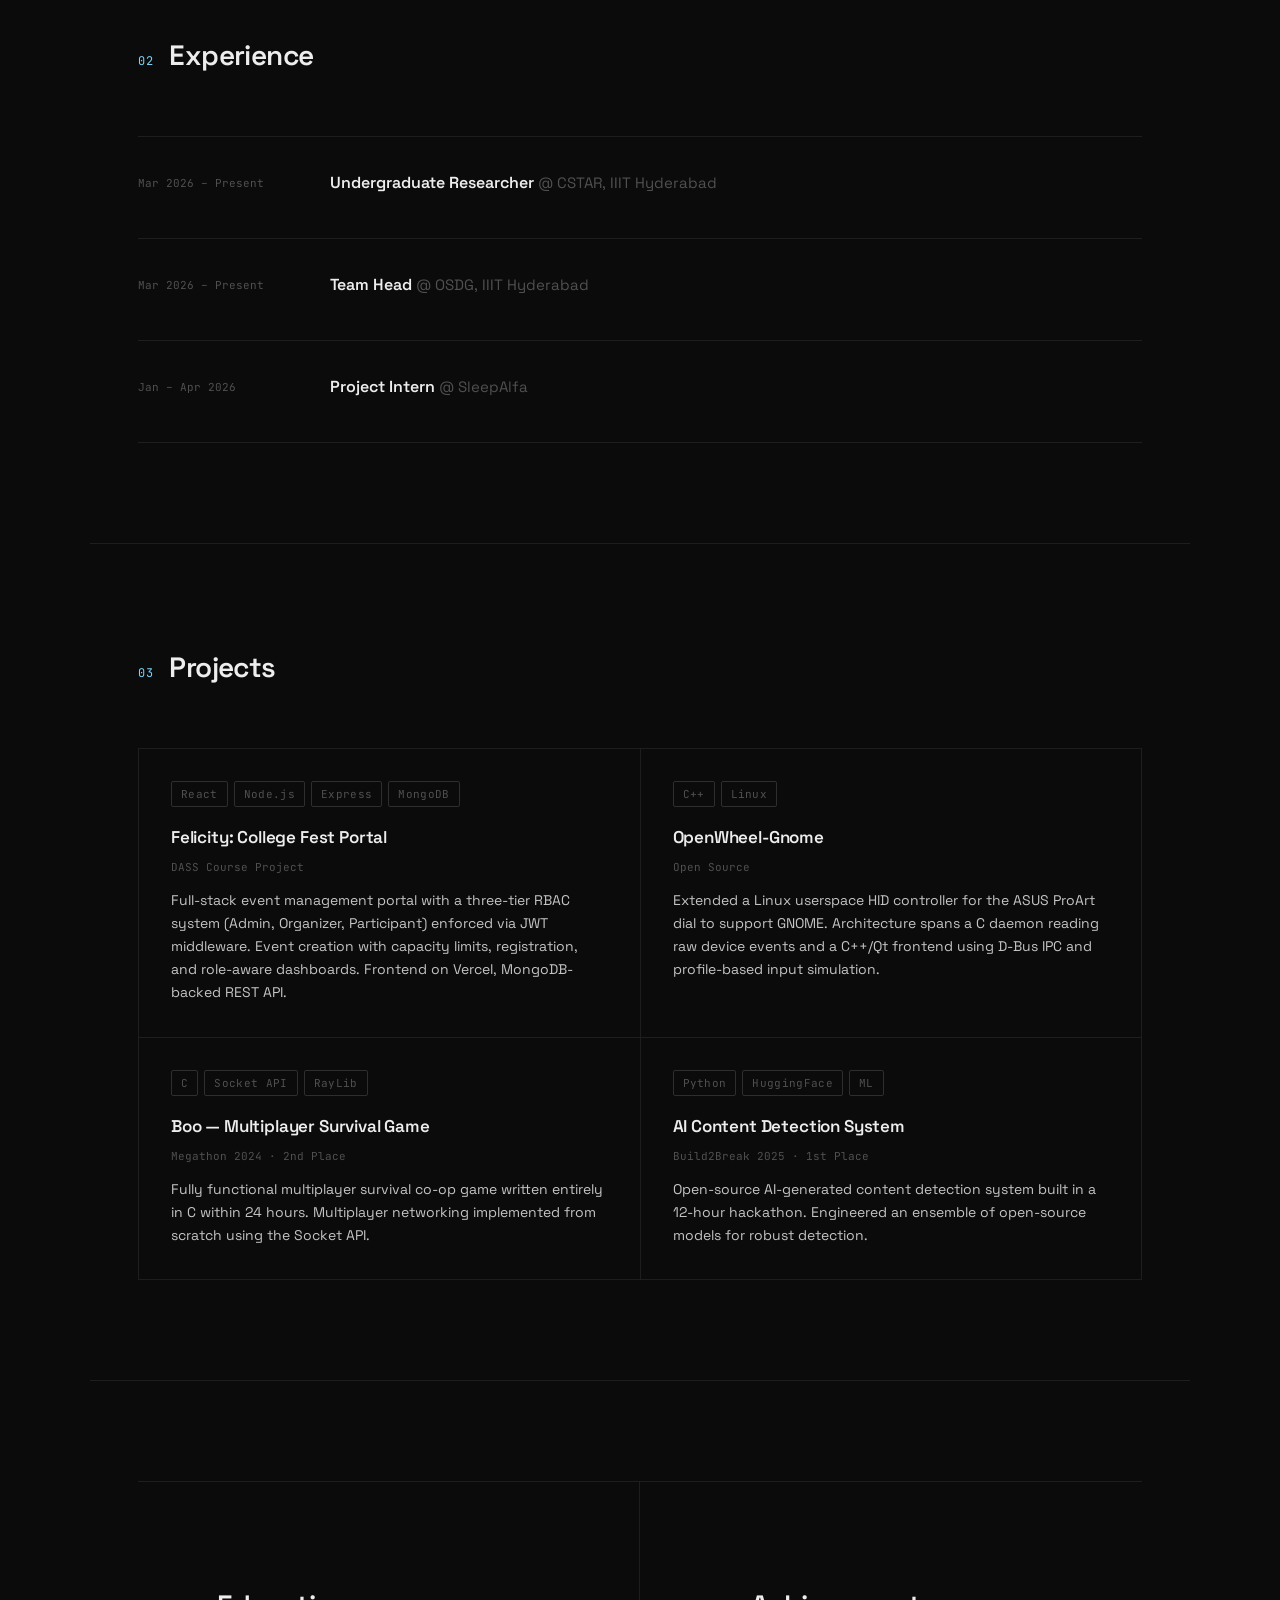
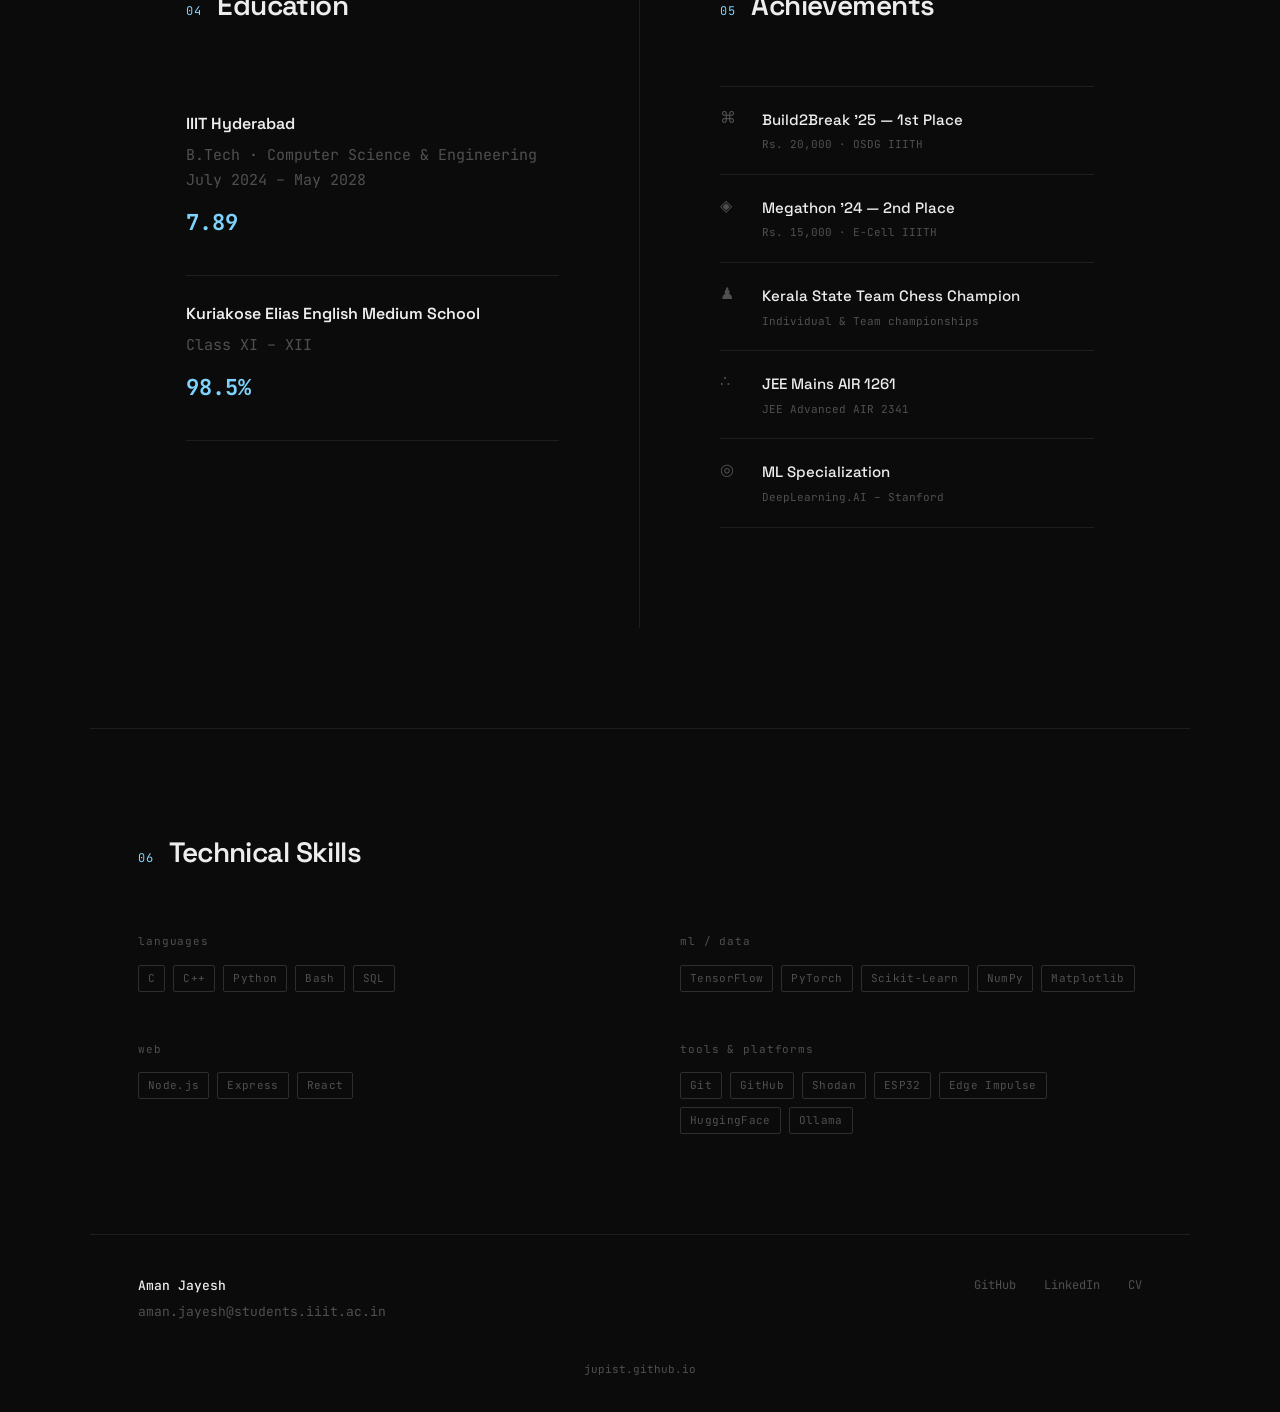
==== commit ecec8952: "redes" ====
--- a/index.html
+++ b/index.html
@@ -1,276 +1,330 @@
 <!DOCTYPE html>
 <html lang="en">
-
 <head>
     <meta charset="UTF-8">
     <meta name="viewport" content="width=device-width, initial-scale=1.0">
-    <title>Aman Jayesh - Portfolio</title>
-    <!-- Add IBM Plex Mono font -->
+    <title>Aman Jayesh</title>
     <link rel="preconnect" href="https://fonts.googleapis.com">
     <link rel="preconnect" href="https://fonts.gstatic.com" crossorigin>
-    <link href="https://fonts.googleapis.com/css2?family=IBM+Plex+Mono:wght@400;500;700&display=swap" rel="stylesheet">
-    <!-- Add Oswald font for education section -->
-    <link href="https://fonts.googleapis.com/css2?family=Oswald:wght@400;500;600;700&display=swap" rel="stylesheet">
-    <!-- Add Tektur font for technical skills -->
-    <link href="https://fonts.googleapis.com/css2?family=Tektur:wght@400;500;600;700&display=swap" rel="stylesheet">
-    <!-- Add Lexend font for About Me and Profile sections -->
-    <link href="https://fonts.googleapis.com/css2?family=Lexend:wght@300;400;500;600;700&display=swap" rel="stylesheet">
-    <!-- Add Nexa Bold font -->
-    <link href="https://use.typekit.net/your-project-id.css" rel="stylesheet">
-    <!-- You'll need a valid Typekit subscription for Nexa -->
-    <!-- Your existing styles -->
+    <link href="https://fonts.googleapis.com/css2?family=JetBrains+Mono:ital,wght@0,300;0,400;0,500;0,700;1,400&family=Space+Grotesk:wght@300;400;500;600;700&display=swap" rel="stylesheet">
     <link rel="stylesheet" href="css/styles.css">
-    <link rel="stylesheet" href="https://cdnjs.cloudflare.com/ajax/libs/font-awesome/6.5.1/css/all.min.css">
-    <!-- Add custom font styles -->
-
 </head>
-
 <body>
-    <!-- Fullscreen Loading Animation -->
-    <div class="loading-screen">
-        <div class="loading-content">
-            <h1 class="loading-name">Aman Jayesh</h1>
-            <p class="loading-username">@jupist</p>
+
+    <nav class="nav">
+        <a href="#hero" class="nav-name">aman.jayesh</a>
+        <div class="nav-links">
+            <a href="#research">research</a>
+            <a href="#experience">experience</a>
+            <a href="#projects">projects</a>
+            <a href="#skills">skills</a>
+            <a href="assets/files/Resume_Aman_Jayesh.pdf" target="_blank" class="nav-cv">cv ↗</a>
         </div>
-    </div>
-
-    <!-- Side Navigation Menu -->
-    <nav class="side-menu">
-        <ul>
-            <li><a href="#about" class="menu-item"><i class="fas fa-user"></i> <span>About</span></a></li>
-            <li><a href="#education" class="menu-item"><i class="fas fa-graduation-cap"></i> <span>Education</span></a>
-            </li>
-            <li><a href="#experience" class="menu-item"><i class="fas fa-briefcase"></i> <span>Experience</span></a>
-            </li>
-            <li><a href="#projects" class="menu-item"><i class="fas fa-project-diagram"></i> <span>Projects</span></a>
-            </li>
-            <li><a href="#achievements" class="menu-item"><i class="fas fa-trophy"></i> <span>Achievements</span></a>
-            </li>
-            <li><a href="#skills" class="menu-item"><i class="fas fa-code"></i> <span>Skills</span></a></li>
-        </ul>
     </nav>
 
-    <!-- Main Content -->
-    <div class="content">
-        <header>
-            <h1>Aman Jayesh</h1>
-        </header>
-
-        <section id="about" class="section">
-            <!-- Removed the shadow-wrapper div and applied shadow directly to about-container-alt -->
-            <div class="about-container-alt">
-                <div class="about-image-column">
-                    <div class="profile-card">
-                        <div class="profile-image">
-                            <img src="assets/images/profile-photo.jpg" alt="Aman Jayesh">
-                        </div>
-                        <div class="profile-details">
-                            <h3>Aman Jayesh</h3>
-                            <p class="profile-title">Computer Science Student</p>
-                            <div class="profile-info-item">
-                                <i class="fas fa-graduation-cap"></i>
-                                <a href="https://www.iiit.ac.in" target="_blank">IIIT Hyderabad</a>
-                            </div>
-                            <div class="profile-info-item">
-                                <i class="fas fa-map-marker-alt"></i>
-                                <span>Calicut, Kerala</span>
-                            </div>
-                            <div class="profile-info-item">
-                                <i class="fas fa-shuttle-space"></i>
-                                <span>2024 - 2028</span>
-                            </div>
-                            <div class="social-links">
-                                <a href="https://github.com/jupist/" target="_blank"><i class="fab fa-github"></i></a>
-                                <a href="https://www.linkedin.com/in/aman-jayesh-77b382324" target="_blank"><i
-                                        class="fab fa-linkedin"></i></a>
-                            </div>
-                        </div>
-                    </div>
-                </div>
-
-                <div class="about-content-column">
-                    <h2>About Me</h2>
-                    <div>
-                        <p>My name is Aman Jayesh, a second year CSE student at IIIT Hyderabad who is enthusiastic about
-                            mathematics, machine learning and cybersecurity. I love working with people and have a
-                            passion for research and am driven by curiosity.</p>
-                    </div>
-                    <div class="cv-container" style="text-align: left; margin-top: 20px;">
-                        <a href="assets/files/Resume_Aman_Jayesh.pdf" target="_blank" class="cv-btn">
-                            Download CV <i class="fas fa-download"></i>
-                        </a>
-                    </div>
-                </div>
-            </div>
-        </section>
-
-
-        <section id="education" class="section">
-            <h2>Educational Background</h2>
-            <div class="timeline">
-                <div class="timeline-item">
-                    <div class="timeline-content">
-                        <h3>IIIT Hyderabad</h3>
-                        <p>B.Tech in CSE (2024 - 2028)</p>
-                        <p class="grade">CGPA: 8.05</p>
-                    </div>
-                </div>
-                <div class="timeline-item">
-                    <div class="timeline-content">
-                        <h3>Kuriakose Elias English Medium School</h3>
-                        <p>Class XI - XII</p>
-                        <p class="grade">Percentage: 98.5%</p>
-                    </div>
-                </div>
-            </div>
-        </section>
-
+    <main>
+
+        <!-- HERO -->
+        <section id="hero" class="hero">
+            <canvas id="particles"></canvas>
+            <div class="hero-inner">
+                <div class="hero-label mono dim">currently @ iiit hyderabad</div>
+                <h1 class="hero-name">Aman<br>Jayesh</h1>
+                <div class="hero-links">
+                    <a href="https://github.com/jupist" target="_blank" class="hero-link">github</a>
+                    <span class="dim">·</span>
+                    <a href="https://linkedin.com/in/amanjayesh" target="_blank" class="hero-link">linkedin</a>
+                    <span class="dim">·</span>
+                    <a href="mailto:aman.jayesh@students.iiit.ac.in" class="hero-link">mail</a>
+                    <span class="dim">·</span>
+                    <a href="assets/files/Resume_Aman_Jayesh.pdf" target="_blank" class="hero-link">cv</a>
+                </div>
+            </div>
+            <div class="hero-scroll-hint mono dim">scroll ↓</div>
+        </section>
+
+        <!-- RESEARCH -->
+        <section id="research" class="section">
+            <div class="section-header">
+                <span class="section-num mono">01</span>
+                <h2>Research</h2>
+            </div>
+            <div class="research-grid">
+
+                <div class="research-card">
+                    <div class="card-top">
+                        <div class="card-tags">
+                            <span class="tag">Deep Learning</span>
+                            <span class="tag">TinyML</span>
+                            <span class="tag">IEEE ESL</span>
+                        </div>
+                        <a href="https://github.com/jupist" target="_blank" class="card-link mono">GitHub ↗</a>
+                    </div>
+                    <h3 class="card-title">SAMSTeG: Noise-Robust Keyword Spotting</h3>
+                    <p class="card-lab mono dim">CVEST Lab · IIIT Hyderabad · under Prof. Abhishek Srivastava</p>
+                    <p class="card-desc">Authored a research paper for IEEE Embedded Systems Letters proposing Multi-Scale Temporal Gating (MSTG) and Hybrid Dropout for extreme edge devices. Achieved 95.71% accuracy on Google Speech Commands — matching SOTA models like BC-ResNet.</p>
+                    <div class="card-status">
+                        <span class="status-dot"></span>
+                        <span class="mono dim">under review</span>
+                    </div>
+                </div>
+
+                <div class="research-card">
+                    <div class="card-top">
+                        <div class="card-tags">
+                            <span class="tag">Python</span>
+                            <span class="tag">LLMs</span>
+                            <span class="tag">Security</span>
+                        </div>
+                        <a href="https://github.com/jupist" target="_blank" class="card-link mono">GitHub ↗</a>
+                    </div>
+                    <h3 class="card-title">OSCAPegoat: Automated STIG Compliance</h3>
+                    <p class="card-lab mono dim">CyberMANTHAN Lab · IIIT Hyderabad</p>
+                    <p class="card-desc">Benchmarked 5 local LLMs against OpenSCAP failing tests, achieving 70% automated STIG compliance remediation. Built error-resilient scripts with a 3-iteration self-correcting loop for fully automated compliance fixes.</p>
+                    <div class="card-status">
+                        <span class="status-dot complete"></span>
+                        <span class="mono dim">completed</span>
+                    </div>
+                </div>
+
+            </div>
+        </section>
+
+        <!-- EXPERIENCE -->
         <section id="experience" class="section">
-            <h2>Experience</h2>
-            <div class="timeline">
-                <div class="timeline-item">
-                    <div class="timeline-content">
-                        <h3>Apex Mentor</h3>
-                        <p class="org">IIIT Hyderabad | July 2025 – Present</p>
-                        <p>Selected to guide a group of ~30 freshers, conducting bi-weekly interactive sessions to
-                            facilitate their academic and social adaptation to college life.</p>
-                    </div>
-                </div>
-                <div class="timeline-item">
-                    <div class="timeline-content">
-                        <h3>Member</h3>
-                        <p class="org">OSDG (Open Source Developers Group) IIIT Hyderabad | August 2025 – Present</p>
-                        <p>Active member of the open-source community at IIITH; assisted in organizing a Google workshop
-                            on campus as part of OSDG.</p>
-                    </div>
-                </div>
-            </div>
-        </section>
-
+            <div class="section-header">
+                <span class="section-num mono">02</span>
+                <h2>Experience</h2>
+            </div>
+            <div class="exp-list">
+
+                <div class="exp-item">
+                    <div class="exp-meta">
+                        <span class="exp-date mono dim">Mar 2026 – Present</span>
+                    </div>
+                    <div class="exp-content">
+                        <h3>Undergraduate Researcher <span class="dim">@ <a href="https://cstar.iiit.ac.in" target="_blank">CSTAR, IIIT Hyderabad</a></span></h3>
+                    </div>
+                </div>
+
+                <div class="exp-item">
+                    <div class="exp-meta">
+                        <span class="exp-date mono dim">Mar 2026 – Present</span>
+                    </div>
+                    <div class="exp-content">
+                        <h3>Team Head <span class="dim">@ <a href="https://osdg.iiit.ac.in" target="_blank">OSDG, IIIT Hyderabad</a></span></h3>
+                    </div>
+                </div>
+
+                <div class="exp-item">
+                    <div class="exp-meta">
+                        <span class="exp-date mono dim">Jan – Apr 2026</span>
+                    </div>
+                    <div class="exp-content">
+                        <h3>Project Intern <span class="dim">@ <a href="https://sleepalfa.com" target="_blank">SleepAlfa</a></span></h3>
+                    </div>
+                </div>
+
+            </div>
+        </section>
+
+        <!-- PROJECTS -->
         <section id="projects" class="section">
-            <h2>Projects</h2>
+            <div class="section-header">
+                <span class="section-num mono">03</span>
+                <h2>Projects</h2>
+            </div>
             <div class="project-grid">
+
                 <div class="project-card">
-                    <h3>SAMSTeG</h3>
-                    <p class="tech-stack">Keyword Spotting, Deep Learning, Edge AI</p>
-                    <p>Currently working on a research paper for edge Keyword Spotting using Multi-Scale Temporal Gating
-                        and Hybrid Dropout. Achieved 95.71% accuracy on the Google Speech Commands dataset.
-                    </p>
-                </div>
+                    <div class="card-top">
+                        <div class="card-tags">
+                            <span class="tag">React</span>
+                            <span class="tag">Node.js</span>
+                            <span class="tag">Express</span>
+                            <span class="tag">MongoDB</span>
+                        </div>
+                    </div>
+                    <h3 class="card-title"><a href="https://github.com/jupist/Felicity" target="_blank">Felicity: College Fest Portal</a></h3>
+                    <p class="card-lab mono dim">DASS Course Project</p>
+                    <p class="card-desc">Full-stack event management portal with a three-tier RBAC system (Admin, Organizer, Participant) enforced via JWT middleware. Event creation with capacity limits, registration, and role-aware dashboards. Frontend on Vercel, MongoDB-backed REST API.</p>
+                </div>
+
                 <div class="project-card">
-                    <h3>Boo - Multiplayer Survival Game</h3>
-                    <p class="tech-stack">C, Socket API, RayLib</p>
-                    <p>Built a fully functional multiplayer survival co-op game entirely in C within 24 hours (2nd Place
-                        at Megathon 2024). Implemented networking using Socket API.</p>
-                </div>
+                    <div class="card-top">
+                        <div class="card-tags">
+                            <span class="tag">C++</span>
+                            <span class="tag">Linux</span>
+                        </div>
+                    </div>
+                    <h3 class="card-title"><a href="https://github.com/jupist/openwheel-gnome" target="_blank">OpenWheel-Gnome</a></h3>
+                    <p class="card-lab mono dim">Open Source</p>
+                    <p class="card-desc">Extended a Linux userspace HID controller for the ASUS ProArt dial to support GNOME. Architecture spans a C daemon reading raw device events and a C++/Qt frontend using D-Bus IPC and profile-based input simulation.</p>
+                </div>
+
                 <div class="project-card">
-                    <h3>AI Generated Content Detection System</h3>
-                    <p class="tech-stack">Python, Scikit-Learn</p>
-                    <p>Developed an open-source AI-generated content detection system in a 12-hour hackathon (1st Place
-                        at Build2Break 2025). Engineered an ensemble of open-source models.</p>
-                </div>
+                    <div class="card-top">
+                        <div class="card-tags">
+                            <span class="tag">C</span>
+                            <span class="tag">Socket API</span>
+                            <span class="tag">RayLib</span>
+                        </div>
+                    </div>
+                    <h3 class="card-title"><a href="https://github.com/jupist" target="_blank">Boo — Multiplayer Survival Game</a></h3>
+                    <p class="card-lab mono dim">Megathon 2024 · 2nd Place</p>
+                    <p class="card-desc">Fully functional multiplayer survival co-op game written entirely in C within 24 hours. Multiplayer networking implemented from scratch using the Socket API.</p>
+                </div>
+
                 <div class="project-card">
-                    <h3>Respire</h3>
-                    <p class="tech-stack">Deep Learning, ResNet, Signal Processing</p>
-                    <p>Developing a lung-sound classification model to identify conditions using the HF_Lung_V1 dataset.
-                        Utilizing signal processing techniques with ResNet50v2.</p>
-                </div>
-            </div>
-        </section>
-
-        <section id="achievements" class="section">
-            <h2>Achievements</h2>
-            <div class="achievement-items">
-                <div class="achievement-item">
-                    <i class="fas fa-trophy"></i>
-                    <h3>Build2Break '25 Winner (1st Place)</h3>
-                    <p>Won 20,000 Rs in hackathon organized by OSDG-IIITH</p>
-                </div>
-                <div class="achievement-item">
-                    <i class="fas fa-medal"></i>
-                    <h3>Megathon '24 Runner-up (2nd Place)</h3>
-                    <p>Won 15,000 Rs in hackathon organized by E-CELL IIITH</p>
-                </div>
-                <div class="achievement-item">
-                    <i class="fas fa-star"></i>
-                    <h3>JEE Mains 2024</h3>
-                    <p>Secured All India Rank 1261</p>
-                </div>
-                <div class="achievement-item">
-                    <i class="fas fa-star"></i>
-                    <h3>JEE Advanced 2024</h3>
-                    <p>Achieved All India Rank 2341</p>
-                </div>
-                <div class="achievement-item">
-                    <i class="fas fa-chess"></i>
-                    <h3>Kerala State Team Chess Champion</h3>
-                    <p>Individual and Team championships</p>
-                </div>
-            </div>
-        </section>
-
+                    <div class="card-top">
+                        <div class="card-tags">
+                            <span class="tag">Python</span>
+                            <span class="tag">HuggingFace</span>
+                            <span class="tag">ML</span>
+                        </div>
+                    </div>
+                    <h3 class="card-title"><a href="https://github.com/jupist" target="_blank">AI Content Detection System</a></h3>
+                    <p class="card-lab mono dim">Build2Break 2025 · 1st Place</p>
+                    <p class="card-desc">Open-source AI-generated content detection system built in a 12-hour hackathon. Engineered an ensemble of open-source models for robust detection.</p>
+                </div>
+
+            </div>
+        </section>
+
+        <!-- EDUCATION + ACHIEVEMENTS -->
+        <section id="education" class="section section-split">
+            <div class="split-left">
+                <div class="section-header">
+                    <span class="section-num mono">04</span>
+                    <h2>Education</h2>
+                </div>
+                <div class="edu-item">
+                    <h3>IIIT Hyderabad</h3>
+                    <p class="mono dim">B.Tech · Computer Science &amp; Engineering</p>
+                    <p class="mono dim">July 2024 – May 2028</p>
+                    <p class="edu-cgpa">7.89</p>
+                </div>
+                <div class="edu-item secondary">
+                    <h3>Kuriakose Elias English Medium School</h3>
+                    <p class="mono dim">Class XI – XII</p>
+                    <p class="edu-cgpa">98.5%</p>
+                </div>
+            </div>
+
+            <div class="split-right">
+                <div class="section-header">
+                    <span class="section-num mono">05</span>
+                    <h2>Achievements</h2>
+                </div>
+                <div class="ach-list">
+                    <div class="ach-item">
+                        <span class="ach-icon">⌘</span>
+                        <div>
+                            <p class="ach-title">Build2Break '25 — 1st Place</p>
+                            <p class="mono dim">Rs. 20,000 · OSDG IIITH</p>
+                        </div>
+                    </div>
+                    <div class="ach-item">
+                        <span class="ach-icon">◈</span>
+                        <div>
+                            <p class="ach-title">Megathon '24 — 2nd Place</p>
+                            <p class="mono dim">Rs. 15,000 · E-Cell IIITH</p>
+                        </div>
+                    </div>
+                    <div class="ach-item">
+                        <span class="ach-icon">♟</span>
+                        <div>
+                            <p class="ach-title">Kerala State Team Chess Champion</p>
+                            <p class="mono dim">Individual &amp; Team championships</p>
+                        </div>
+                    </div>
+                    <div class="ach-item">
+                        <span class="ach-icon">∴</span>
+                        <div>
+                            <p class="ach-title">JEE Mains AIR 1261</p>
+                            <p class="mono dim">JEE Advanced AIR 2341</p>
+                        </div>
+                    </div>
+                    <div class="ach-item">
+                        <span class="ach-icon">◎</span>
+                        <div>
+                            <p class="ach-title">ML Specialization</p>
+                            <p class="mono dim">DeepLearning.AI – Stanford</p>
+                        </div>
+                    </div>
+                </div>
+            </div>
+        </section>
+
+        <!-- SKILLS -->
         <section id="skills" class="section">
-            <h2>Technical Skills</h2>
-            <div class="carousel-wrapper">
-                <div class="carousel-container">
-                    <div class="carousel">
-                        <div class="skill-item">
-                            <img src="https://cdn.jsdelivr.net/gh/devicons/devicon/icons/c/c-original.svg" alt="C">
-                            <p>C</p>
-                        </div>
-                        <div class="skill-item">
-                            <img src="https://cdn.jsdelivr.net/gh/devicons/devicon/icons/cplusplus/cplusplus-original.svg"
-                                alt="C++">
-                            <p>C++</p>
-                        </div>
-                        <div class="skill-item">
-                            <img src="https://cdn.jsdelivr.net/gh/devicons/devicon/icons/python/python-original.svg"
-                                alt="Python">
-                            <p>Python</p>
-                        </div>
-                        <div class="skill-item">
-                            <img src="https://cdn.jsdelivr.net/gh/devicons/devicon/icons/pytorch/pytorch-original.svg"
-                                alt="PyTorch">
-                            <p>PyTorch</p>
-                        </div>
-                        <div class="skill-item">
-                            <img src="https://cdn.jsdelivr.net/gh/devicons/devicon/icons/tensorflow/tensorflow-original.svg"
-                                alt="TensorFlow">
-                            <p>TensorFlow</p>
-                        </div>
-                        <div class="skill-item">
-                            <img src="https://cdn.jsdelivr.net/gh/devicons/devicon/icons/pandas/pandas-original.svg"
-                                alt="Pandas">
-                            <p>Pandas</p>
-                        </div>
-                        <div class="skill-item">
-                            <img src="https://cdn.jsdelivr.net/gh/devicons/devicon/icons/numpy/numpy-original.svg"
-                                alt="NumPy">
-                            <p>NumPy</p>
-                        </div>
-                        <div class="skill-item">
-                            <img src="https://cdn.jsdelivr.net/gh/devicons/devicon/icons/git/git-original.svg"
-                                alt="Git">
-                            <p>Git</p>
-                        </div>
-                        <div class="skill-item">
-                            <i class="fas fa-microchip" style="font-size: 3rem; color: #fff;"></i>
-                            <p>ESP32</p>
-                        </div>
-                        <div class="skill-item">
-                            <i class="fas fa-wave-square" style="font-size: 3rem; color: #fff;"></i>
-                            <p>Edge Impulse</p>
-                        </div>
-                    </div>
-                </div>
-            </div>
-        </section>
-
-    </div>
-
-    <script src="js/script.js">
-
-    </script>
+            <div class="section-header">
+                <span class="section-num mono">06</span>
+                <h2>Technical Skills</h2>
+            </div>
+            <div class="skills-layout">
+                <div class="skill-group">
+                    <p class="skill-group-label mono dim">languages</p>
+                    <div class="skill-tags">
+                        <span class="tag">C</span>
+                        <span class="tag">C++</span>
+                        <span class="tag">Python</span>
+                        <span class="tag">Bash</span>
+                        <span class="tag">SQL</span>
+                    </div>
+                </div>
+                <div class="skill-group">
+                    <p class="skill-group-label mono dim">ml / data</p>
+                    <div class="skill-tags">
+                        <span class="tag">TensorFlow</span>
+                        <span class="tag">PyTorch</span>
+                        <span class="tag">Scikit-Learn</span>
+                        <span class="tag">NumPy</span>
+                        <span class="tag">Matplotlib</span>
+                    </div>
+                </div>
+                <div class="skill-group">
+                    <p class="skill-group-label mono dim">web</p>
+                    <div class="skill-tags">
+                        <span class="tag">Node.js</span>
+                        <span class="tag">Express</span>
+                        <span class="tag">React</span>
+                    </div>
+                </div>
+                <div class="skill-group">
+                    <p class="skill-group-label mono dim">tools &amp; platforms</p>
+                    <div class="skill-tags">
+                        <span class="tag">Git</span>
+                        <span class="tag">GitHub</span>
+                        <span class="tag">Shodan</span>
+                        <span class="tag">ESP32</span>
+                        <span class="tag">Edge Impulse</span>
+                        <span class="tag">HuggingFace</span>
+                        <span class="tag">Ollama</span>
+                    </div>
+                </div>
+            </div>
+        </section>
+
+    </main>
+
+    <footer class="footer">
+        <div class="footer-inner">
+            <div class="footer-left">
+                <p class="mono">Aman Jayesh</p>
+                <p class="mono dim">aman.jayesh@students.iiit.ac.in</p>
+            </div>
+            <div class="footer-right">
+                <a href="https://github.com/jupist" target="_blank">GitHub</a>
+                <a href="https://linkedin.com/in/amanjayesh" target="_blank">LinkedIn</a>
+                <a href="assets/files/Resume_Aman_Jayesh.pdf" target="_blank">CV</a>
+            </div>
+        </div>
+        <div class="footer-bottom">
+            <span class="mono dim">jupist.github.io</span>
+        </div>
+    </footer>
+
+    <script src="js/script.js"></script>
 </body>
-
-</html>+</html>
--- a/css/styles.css
+++ b/css/styles.css
@@ -1,1123 +1,607 @@
-/* Color palette */
-:root {
-    --dark: #141619;
-    --dark-blue: #2C2E3A;
-    --navy: #050A44;
-    --blue: #0A21C0;
-    --gray: #B3B4BD;
-    --white: #FFFFFF;
-}
-
-/* Base styles */
-* {
+*, *::before, *::after {
+    box-sizing: border-box;
     margin: 0;
     padding: 0;
-    box-sizing: border-box;
+}
+
+:root {
+    --bg: #0b0b0b;
+    --surface: #111111;
+    --surface2: #161616;
+    --border: #1e1e1e;
+    --border-hover: #2e2e2e;
+    --text: #c4c4c4;
+    --text-bright: #ededed;
+    --dim: #505050;
+    --accent: #7dd3fc;
+    --accent-dim: #38bdf8;
+    --mono: 'JetBrains Mono', monospace;
+    --sans: 'Space Grotesk', sans-serif;
+}
+
+html {
+    scroll-behavior: smooth;
 }
 
 body {
-    font-family: Georgia, serif;
-    background-color: var(--white);
-    color: var(--dark);
-    overflow-x: hidden;
-}
-
-h1,
-h2,
-h3 {
-    font-family: 'Courier New', monospace;
-    color: var(--navy);
-}
-
-/* Loading Screen */
-.loading-screen {
+    background: var(--bg);
+    color: var(--text);
+    font-family: var(--sans);
+    font-size: 15px;
+    line-height: 1.7;
+    -webkit-font-smoothing: antialiased;
+}
+
+a {
+    color: var(--text-bright);
+    text-decoration: none;
+    transition: color 0.2s;
+}
+a:hover { color: var(--accent); }
+
+.mono { font-family: var(--mono); }
+.dim   { color: var(--dim); }
+
+/* ── NAV ─────────────────────────────────────────────── */
+
+.nav {
     position: fixed;
     top: 0;
     left: 0;
+    right: 0;
+    z-index: 100;
+    display: flex;
+    align-items: center;
+    justify-content: space-between;
+    padding: 18px 48px;
+    border-bottom: 1px solid transparent;
+    transition: border-color 0.3s, background 0.3s;
+}
+
+.nav.scrolled {
+    background: rgba(11, 11, 11, 0.92);
+    border-color: var(--border);
+    backdrop-filter: blur(12px);
+}
+
+.nav-name {
+    font-family: var(--mono);
+    font-size: 13px;
+    color: var(--accent);
+    letter-spacing: 0.02em;
+}
+.nav-name:hover { color: var(--accent); opacity: 0.8; }
+
+.nav-links {
+    display: flex;
+    gap: 32px;
+    align-items: center;
+}
+
+.nav-links a {
+    font-family: var(--mono);
+    font-size: 12px;
+    color: var(--dim);
+    letter-spacing: 0.05em;
+    text-transform: lowercase;
+    transition: color 0.2s;
+}
+.nav-links a:hover { color: var(--text-bright); }
+
+.nav-cv {
+    border: 1px solid var(--border) !important;
+    padding: 5px 12px;
+    border-radius: 2px;
+    color: var(--text) !important;
+    transition: border-color 0.2s, color 0.2s !important;
+}
+.nav-cv:hover {
+    border-color: var(--accent) !important;
+    color: var(--accent) !important;
+}
+
+/* ── HERO ─────────────────────────────────────────────── */
+
+#particles {
+    position: absolute;
+    inset: 0;
     width: 100%;
     height: 100%;
-    background-color: var(--navy);
-    display: flex;
-    justify-content: center;
-    align-items: center;
-    z-index: 9999;
-    opacity: 1;
-    transition: opacity 1s ease;
-}
-
-.loading-screen.fade-out {
-    opacity: 0;
-}
-
-.loading-content {
-    text-align: center;
-}
-
-.loading-name {
-    font-size: 3.5rem;
-    color: var(--white);
-    letter-spacing: 3px;
-    margin-bottom: 20px;
-    animation: fadeIn 1.5s ease-in-out;
-}
-
-.loading-username {
-    font-size: 1.8rem;
-    color: var(--gray);
-    letter-spacing: 2px;
-    animation: fadeIn 1.5s ease-in-out 0.5s both;
-}
-
-/* Side Menu */
-.side-menu {
-    position: fixed;
-    height: auto;
-    top: 50%;
-    transform: translateY(-50%);
-    left: 20px;
-    width: 80px;
-    background-color: var(--dark);
-    transition: width 0.3s ease;
-    overflow: hidden;
-    z-index: 100;
-    border-radius: 20px;
-    box-shadow: 0 5px 15px rgba(0, 0, 0, 0.2);
-}
-
-.side-menu:hover {
-    width: 250px;
-}
-
-.side-menu ul {
-    list-style: none;
-    padding: 20px 0;
-}
-
-.side-menu li {
-    width: 100%;
-    margin-bottom: 15px;
-}
-
-.menu-item {
-    display: flex;
-    align-items: center;
-    color: var(--gray);
-    text-decoration: none;
-    padding: 15px 25px;
-    transition: all 0.3s ease;
-}
-
-.menu-item i {
-    font-size: 20px;
-    min-width: 30px;
-}
-
-.menu-item span {
-    margin-left: 15px;
-    opacity: 0;
-    transition: opacity 0.3s ease;
-}
-
-.side-menu:hover .menu-item span {
-    opacity: 1;
-}
-
-.menu-item:hover {
-    background-color: var(--blue);
-    color: var(--white);
-}
-
-/* Content */
-.content {
-    margin-left: 80px;
-    padding: 30px;
-}
-
-header {
-    padding: 30px 0;
-    text-align: center;
-    margin-bottom: 40px;
-}
-
-header h1 {
-    font-size: 3.5rem;
-    background: linear-gradient(to right, var(--navy), var(--blue));
-    -webkit-background-clip: text;
-    background-clip: text;
-    color: transparent;
-    letter-spacing: 2px;
-}
-
-.section {
-    margin-bottom: 80px;
-    opacity: 0;
-    transform: translateY(20px);
-    animation: slideUp 0.8s ease forwards;
-}
-
-.section h2 {
-    font-size: 2.2rem;
-    margin-bottom: 25px;
-    position: relative;
-    padding-bottom: 15px;
-}
-
-.section h2::after {
-    content: "";
-    position: absolute;
-    bottom: 0;
-    left: 0;
-    width: 60px;
-    height: 3px;
-    background-color: var(--blue);
-}
-
-/* Profile and About */
-.profile-container {
-    display: flex;
-    align-items: center;
-    gap: 40px;
-    animation-delay: 0.3s;
-}
-
-.profile-image {
-    flex: 0 0 auto;
-    width: 200px;
-    height: 200px;
-    border-radius: 50%;
-    overflow: hidden;
-    border: 3px solid var(--blue);
-    box-shadow: 0 10px 25px rgba(10, 33, 192, 0.2);
-}
-
-.profile-image img {
-    width: 100%;
-    height: 100%;
-    object-fit: cover;
-}
-
-.about-text {
-    flex: 1;
-}
-
-.about-text p {
-    font-size: 1.1rem;
-    line-height: 1.6;
-}
-
-/* Education Timeline */
-.timeline {
-    position: relative;
-    max-width: 800px;
-    margin: 0 auto;
-}
-
-.timeline::before {
-    content: '';
-    position: absolute;
-    width: 2px;
-    background-color: var(--dark-blue);
-    top: 0;
-    bottom: 0;
-    left: 20px;
-}
-
-.timeline-item {
-    padding: 10px 40px;
-    position: relative;
-    margin-bottom: 30px;
-}
-
-.timeline-item::before {
-    content: '';
-    position: absolute;
-    width: 15px;
-    height: 15px;
-    border-radius: 50%;
-    background-color: var(--blue);
-    border: 3px solid var(--white);
-    left: 14px;
-    top: 15px;
-    z-index: 1;
-}
-
-.timeline-content {
-    padding: 20px;
-    background-color: #f8f9fa;
-    position: relative;
-    border-radius: 6px;
-    box-shadow: 0 5px 15px rgba(0, 0, 0, 0.05);
-    transition: transform 0.3s ease;
-}
-
-.timeline-content:hover {
-    transform: translateX(5px);
-}
-
-.timeline-content h3 {
-    font-size: 1.3rem;
-    margin-bottom: 10px;
-    color: var(--dark-blue);
-}
-
-/* Achievements */
-.achievement-items {
-    display: grid;
-    grid-template-columns: repeat(5, 1fr);
-    gap: 15px;
-}
-
-.achievement-item {
-    background-color: #f8f9fa;
-    border-radius: 8px;
-    padding: 25px;
-    transition: transform 0.3s ease, box-shadow 0.3s ease;
-    box-shadow: 0 5px 15px rgba(0, 0, 0, 0.05);
-    text-align: center;
-}
-
-.achievement-item:hover {
-    transform: translateY(-5px);
-    box-shadow: 0 15px 30px rgba(0, 0, 0, 0.1);
-}
-
-.achievement-item i {
-    font-size: 2rem;
-    color: var(--blue);
-    margin-bottom: 15px;
-}
-
-.achievement-item h3 {
-    font-size: 1.3rem;
-    margin-bottom: 10px;
-}
-
-/* Skills Carousel - Updated for exactly 5 items with no manual scrolling */
-.carousel-wrapper {
-    position: relative;
-    margin: 0 auto;
-    width: 100%;
-    overflow: hidden;
-}
-
-.carousel-container {
-    position: relative;
-    width: 650px;
-    /* Exactly enough for 5 items (120px * 5 + 10px margin * 10) */
-    margin: 0 auto;
-    overflow: hidden;
-    padding: 30px 0;
-    user-select: none;
-    /* Prevent text selection */
-    touch-action: none;
-    /* Disable touch actions */
-}
-
-.carousel {
-    display: flex;
-    position: relative;
-    padding: 20px 0;
-    overflow-x: hidden;
-    /* Changed from auto to hidden to prevent manual scrolling */
-    scroll-snap-type: x mandatory;
-    scroll-behavior: smooth;
-    -ms-overflow-style: none;
-    /* IE and Edge */
-    scrollbar-width: none;
-    /* Firefox */
-    pointer-events: none;
-    /* Disable pointer events on the carousel */
-}
-
-.carousel::-webkit-scrollbar {
-    display: none;
-}
-
-.skill-item {
-    flex: 0 0 120px;
-    height: 140px;
-    margin: 0 10px;
-    display: flex;
-    flex-direction: column;
-    align-items: center;
-    justify-content: center;
-    background-color: #f8f9fa;
-    border-radius: 10px;
-    padding: 15px;
-    scroll-snap-align: center;
-    transition: all 0.4s ease;
-    opacity: 0.7;
-    filter: grayscale(30%);
-    transform: scale(0.85);
-}
-
-.skill-item.active {
-    opacity: 1;
-    filter: grayscale(0%);
-    transform: scale(1.1);
-    box-shadow: 0 10px 30px rgba(10, 33, 192, 0.15);
-    background-color: white;
-}
-
-.skill-item img {
-    width: 50px;
-    height: 50px;
-    margin-bottom: 10px;
-    transition: transform 0.3s ease;
-}
-
-.skill-item.active img {
-    transform: scale(1.2);
-}
-
-.skill-item p {
-    font-weight: bold;
-    transition: all 0.3s ease;
-}
-
-.skill-item.active p {
-    color: var(--blue);
-}
-
-/* Add a subtle indicator to show there are more items */
-.carousel-container::before,
-.carousel-container::after {
-    content: '';
-    position: absolute;
-    top: 0;
-    bottom: 0;
-    width: 60px;
-    pointer-events: none;
-    z-index: 2;
-}
-
-.carousel-container::before {
-    left: 0;
-    background: linear-gradient(to right, rgba(255, 255, 255, 1), rgba(255, 255, 255, 0));
-}
-
-.carousel-container::after {
-    right: 0;
-    background: linear-gradient(to left, rgba(255, 255, 255, 1), rgba(255, 255, 255, 0));
-}
-
-/* Hide carousel buttons */
-.carousel-controls {
-    display: none;
-}
-
-/* CV Section */
-.cv-container {
-    text-align: center;
-    margin-top: 30px;
-}
-
-.cv-btn {
-    display: inline-block;
-    background-color: var(--blue);
-    color: white;
-    padding: 15px 30px;
-    border-radius: 30px;
-    text-decoration: none;
-    font-size: 1.1rem;
-    font-family: 'IBM Plex Mono', monospace;
-    font-weight: 500;
-    transition: all 0.3s ease;
-    box-shadow: 0 5px 15px rgba(10, 33, 192, 0.3);
-}
-
-.cv-btn:hover {
-    background-color: var(--navy);
-    transform: translateY(-3px);
-    box-shadow: 0 8px 20px rgba(10, 33, 192, 0.4);
-}
-
-.cv-btn i {
-    margin-left: 8px;
-}
-
-
-/* Animations */
-@keyframes fadeIn {
-    from {
-        opacity: 0;
-        transform: translateY(-20px);
-    }
-
-    to {
-        opacity: 1;
-        transform: translateY(0);
-    }
-}
-
-@keyframes slideUp {
-    to {
-        opacity: 1;
-        transform: translateY(0);
-    }
-}
-
-/* Responsive design */
-@media screen and (max-width: 768px) {
-    .content {
-        margin-left: 0;
-        padding: 80px 20px 20px;
-    }
-
-    .side-menu {
-        width: 100%;
-        height: 60px;
-        overflow-x: auto;
-        bottom: 0;
-    }
-
-    .side-menu:hover {
-        width: 100%;
-    }
-
-    .side-menu ul {
-        display: flex;
-        padding: 0;
-    }
-
-    .side-menu li {
-        margin: 0;
-        width: auto;
-    }
-
-    .menu-item {
-        padding: 15px;
-    }
-
-    .menu-item span {
-        display: none;
-    }
-
-    .profile-container {
-        flex-direction: column;
-        text-align: center;
-    }
-
-    .profile-image {
-        margin: 0 auto;
-    }
-
-    .section h2::after {
-        left: 50%;
-        transform: translateX(-50%);
-    }
-
-    .timeline::before {
-        left: 50%;
-    }
-
-    .timeline-item::before {
-        left: calc(50% - 7.5px);
-    }
-
-    .timeline-item {
-        padding: 0 0 50px;
-    }
-
-    .timeline-content {
-        width: 45%;
-        margin-left: auto;
-    }
-
-    .timeline-item:nth-child(even) .timeline-content {
-        margin-left: 0;
-        margin-right: auto;
-    }
-
-    .carousel-container {
-        width: 100%;
-        max-width: 650px;
-    }
-}
-
-/* Add Nexa Bold font-face if you have the font files */
-@font-face {
-    font-family: 'Nexa-Heavy';
-    src: url('assets/fonts/Nexa-Heavy.ttf') format('ttf'),
-        url('assets/fonts/Nexa-Heavy.ttf') format('ttf');
-    font-weight: bold;
-    font-style: normal;
-    font-display: swap;
-}
-
-body {
-    font-family: 'Nexa-Heavy', serif;
-}
-
-h1,
-h2,
-h3 {
-    font-family: 'IBM Plex Mono', 'Courier New', monospace;
-}
-
-/* Apply Oswald font specifically to education section content paragraphs, not the headings */
-.timeline-content p {
-    font-family: 'Oswald', sans-serif;
-    font-weight: 400;
-}
-
-/* Apply Tektur font specifically to technical skill names */
-.skill-item p {
-    font-family: 'Tektur', sans-serif;
-    font-weight: 500;
-    letter-spacing: 0.5px;
-}
-
-/* Apply Lexend font to about section content */
-.about-section-item p,
-.about-content-column>div>p {
-    font-family: 'Lexend', sans-serif;
-    font-weight: 400;
-    line-height: 1.7;
-    color: #555;
-}
-
-/* Apply Lexend font to profile section content */
-.profile-title,
-.profile-info-item {
-    font-family: 'Lexend', sans-serif;
-}
-
-.menu-item span {
-    font-family: 'IBM Plex Mono', 'Courier New', monospace;
-}
-
-.loading-name,
-.loading-username {
-    font-family: 'IBM Plex Mono', 'Courier New', monospace;
-}
-
-/* Enhanced About section styles with direct box-shadow */
-.about-container-alt {
-    display: grid;
-    grid-template-columns: 1fr 2fr;
-    gap: 40px;
-    margin: 40px 30px;
-    background-color: #eaecf0;
-    /* Slightly darker off-white background */
-    border-radius: 15px;
-    overflow: hidden;
-    position: relative;
-    box-shadow: 0 10px 50px 10px rgba(0, 0, 0, 0.25);
-    /* Direct prominent shadow */
-    transform: translateZ(0);
-    /* Force hardware acceleration for better shadow */
-    transition: all 0.3s ease;
-}
-
-.about-container-alt:hover {
-    box-shadow: 0 15px 60px 15px rgba(0, 0, 0, 0.3);
-    /* Stronger shadow on hover */
-    transform: translateZ(0) translateY(-5px);
-    /* Subtle lift effect */
-}
-
-.about-image-column {
-    display: flex;
-    flex-direction: column;
-    align-items: center;
-    background-color: var(--navy);
-    padding: 40px 20px;
-}
-
-.profile-card {
-    width: 100%;
-    max-width: 350px;
-    color: white;
-    box-shadow: 0 10px 20px rgba(0, 0, 0, 0.2);
-    border-radius: 8px;
-    overflow: hidden;
-    transition: all 0.3s ease;
-}
-
-.profile-card:hover {
-    box-shadow: 0 15px 30px rgba(0, 0, 0, 0.3);
-    transform: translateY(-5px);
-}
-
-.profile-image {
-    width: 200px;
-    height: 200px;
-    border-radius: 50%;
-    overflow: hidden;
-    margin: 0 auto 25px;
-    border: 4px solid rgba(255, 255, 255, 0.2);
-    box-shadow: 0 8px 20px rgba(0, 0, 0, 0.2);
-}
-
-.profile-image img {
-    width: 100%;
-    height: 100%;
-    object-fit: cover;
-    transition: transform 0.5s ease;
-}
-
-.profile-card:hover .profile-image img {
-    transform: scale(1.05);
-}
-
-.profile-details {
-    text-align: center;
-    padding: 0 15px;
-}
-
-.profile-details h3 {
-    font-size: 1.8rem;
-    margin-bottom: 10px;
-    color: white;
-}
-
-.profile-title {
-    color: var(--gray);
-    font-weight: 500;
-    margin-bottom: 20px;
-    font-size: 1.1rem;
-}
-
-.profile-info-item {
-    display: flex;
-    align-items: center;
-    margin: 15px 0;
-    color: rgba(255, 255, 255, 0.8);
-}
-
-.profile-info-item i {
-    width: 30px;
-    margin-right: 10px;
-    color: white;
-    /* Changed icon color to white */
-}
-
-.profile-info-item a {
-    color: rgba(255, 255, 255, 0.8);
-    text-decoration: none;
-    transition: color 0.3s ease;
-}
-
-.profile-info-item a:hover {
-    color: white;
-    text-decoration: underline;
-}
-
-.social-links {
-    margin-top: 30px;
-    display: flex;
-    justify-content: center;
-    gap: 15px;
-}
-
-.social-links a {
-    width: 40px;
-    height: 40px;
-    border-radius: 50%;
-    background-color: rgba(255, 255, 255, 0.1);
-    color: white;
-    display: flex;
-    align-items: center;
-    justify-content: center;
-    transition: all 0.3s ease;
-}
-
-.social-links a:hover {
-    background-color: var(--blue);
-    transform: translateY(-3px);
-}
-
-.about-content-column {
-    padding: 40px;
-}
-
-.about-content-column h2 {
-    margin-bottom: 30px;
-    color: var(--navy);
-    position: relative;
-    display: inline-block;
-}
-
-.about-content-column h2:after {
-    content: "";
-    position: absolute;
-    bottom: -10px;
-    left: 0;
-    width: 60px;
-    height: 3px;
-    background-color: var(--blue);
-}
-
-.about-section-item {
-    position: relative;
-    margin-bottom: 25px;
-    padding-left: 30px;
-}
-
-.about-section-item:before {
-    content: "";
-    position: absolute;
-    left: 0;
-    top: 8px;
-    width: 10px;
-    height: 10px;
-    border-radius: 50%;
-    background-color: var(--blue);
-}
-
-.about-section-item h3 {
-    margin-bottom: 12px;
-    color: var(--dark-blue);
-    font-size: 1.2rem;
-}
-
-.about-section-item p {
-    line-height: 1.7;
-    color: #555;
-}
-
-/* Responsive adjustments */
-@media screen and (max-width: 768px) {
-    .about-container-alt {
-        grid-template-columns: 1fr;
-        margin: 30px 20px;
-    }
-
-    .about-image-column {
-        padding: 30px 20px;
-    }
-
-    .about-content-column {
-        padding: 30px 25px;
-    }
-}
-
-/* Update carousel styles to support mouse hover interaction */
-.carousel {
-    display: flex;
-    position: relative;
-    padding: 20px 0;
-    overflow-x: auto;
-    /* Changed from hidden to auto to allow manual scrolling */
-    scroll-snap-type: x mandatory;
-    scroll-behavior: smooth;
-    -ms-overflow-style: none;
-    /* IE and Edge */
-    scrollbar-width: none;
-    /* Firefox */
-    pointer-events: auto;
-    /* Enable pointer events on the carousel */
-    cursor: grab;
-    /* Show grab cursor to indicate scrollable area */
-}
-
-.carousel::-webkit-scrollbar {
-    display: none;
-}
-
-.skill-item {
-    transition: all 0.3s ease;
-    opacity: 0.7;
-    filter: grayscale(30%);
-    transform: scale(0.85);
-    cursor: pointer;
-    flex: 0 0 120px;
-    margin: 0 10px;
-    scroll-snap-align: center;
-}
-
-.skill-item:hover,
-.skill-item.active {
-    opacity: 1;
-    filter: grayscale(0%);
-    transform: scale(1.1);
-    box-shadow: 0 10px 30px rgba(10, 33, 192, 0.15);
-    background-color: white;
-}
-
-/* Home section gallery styling */
-.home-gallery {
-    display: grid;
-    grid-template-columns: repeat(3, 1fr);
-    grid-template-rows: repeat(2, 250px);
-    gap: 15px;
-    margin: 30px 0;
-}
-
-.gallery-item {
+    z-index: 0;
+}
+
+.hero {
+    min-height: 100vh;
+    display: flex;
+    align-items: center;
     position: relative;
     overflow: hidden;
-    border-radius: 10px;
-    transition: all 0.3s ease;
-    box-shadow: 0 5px 15px rgba(0, 0, 0, 0.1);
-}
-
-.gallery-item:hover {
-    transform: translateY(-5px);
-    box-shadow: 0 15px 30px rgba(0, 0, 0, 0.2);
-}
-
-.gallery-item img {
-    width: 100%;
-    height: 100%;
-    object-fit: cover;
-    transition: transform 0.5s ease;
-}
-
-.gallery-item:hover img {
-    transform: scale(1.05);
-}
-
-/* Position the gallery items */
-.gallery-item:first-child {
-    grid-column: 1;
-    grid-row: 1;
-}
-
-.gallery-item:nth-child(2) {
-    grid-column: 2;
-    grid-row: 1;
-}
-
-.gallery-item:nth-child(3) {
-    grid-column: 3;
-    grid-row: 1 / span 2;
-    /* Make this the portrait image spanning 2 rows */
-    height: 100%;
-}
-
-.gallery-item:nth-child(4) {
-    grid-column: 1;
-    grid-row: 2;
-}
-
-.gallery-item:nth-child(5) {
-    grid-column: 2;
-    grid-row: 2;
-}
-
-/* Responsive adjustments for the gallery */
-@media screen and (max-width: 768px) {
-    .home-gallery {
-        grid-template-columns: 1fr 1fr;
-        grid-template-rows: repeat(3, 200px);
-    }
-
-    .gallery-item:nth-child(3) {
-        grid-column: 1 / span 2;
-        grid-row: 3;
-        height: auto;
-    }
-
-    .gallery-item:nth-child(4) {
-        grid-column: 1;
-        grid-row: 2;
-    }
-
-    .gallery-item:nth-child(5) {
-        grid-column: 2;
-        grid-row: 2;
-    }
-}
-
-.text-analysis-container {
-    background-color: #f8f9fa;
-    padding: 25px;
-    border-radius: 12px;
-    box-shadow: 0 5px 15px rgba(0, 0, 0, 0.08);
-}
-
-.analysis-results {
-    margin-top: 20px;
-}
-
-.result-section {
-    margin-bottom: 30px;
-}
-
-.result-section h3 {
-    margin-bottom: 15px;
-    padding-bottom: 8px;
-    border-bottom: 2px solid var(--blue);
-    color: var(--navy);
-}
-
-.stats-grid {
+    padding: 0 48px;
+}
+
+/* remove old grid bg — replaced by canvas */
+.hero-grid-bg {
+    position: absolute;
+    inset: 0;
+    background-image:
+        linear-gradient(var(--border) 1px, transparent 1px),
+        linear-gradient(90deg, var(--border) 1px, transparent 1px);
+    background-size: 64px 64px;
+    opacity: 0.4;
+    mask-image: radial-gradient(ellipse 80% 80% at 50% 50%, black 30%, transparent 100%);
+    -webkit-mask-image: radial-gradient(ellipse 80% 80% at 50% 50%, black 30%, transparent 100%);
+}
+
+.hero-inner {
+    position: relative;
+    z-index: 1;
+    max-width: 900px;
+}
+
+.hero-label {
+    font-family: var(--mono);
+    font-size: 12px;
+    color: var(--dim);
+    letter-spacing: 0.1em;
+    text-transform: lowercase;
+    margin-bottom: 24px;
+    display: flex;
+    align-items: center;
+    gap: 10px;
+}
+
+.hero-label::before {
+    content: '';
+    display: inline-block;
+    width: 6px;
+    height: 6px;
+    background: var(--accent);
+    border-radius: 50%;
+    animation: pulse 2s infinite;
+}
+
+@keyframes pulse {
+    0%, 100% { opacity: 1; }
+    50% { opacity: 0.3; }
+}
+
+.hero-name {
+    font-family: var(--sans);
+    font-size: clamp(64px, 10vw, 120px);
+    font-weight: 700;
+    line-height: 0.95;
+    letter-spacing: -0.03em;
+    color: var(--text-bright);
+    margin-bottom: 28px;
+}
+
+.hero-sub {
+    font-size: 16px;
+    color: var(--dim);
+    margin-bottom: 36px;
+    letter-spacing: 0.01em;
+}
+
+.hero-links {
+    display: flex;
+    align-items: center;
+    gap: 16px;
+}
+
+.hero-link {
+    font-family: var(--mono);
+    font-size: 13px;
+    color: var(--text);
+    border-bottom: 1px solid var(--border);
+    padding-bottom: 2px;
+    transition: color 0.2s, border-color 0.2s;
+}
+.hero-link:hover {
+    color: var(--accent);
+    border-color: var(--accent);
+}
+
+.hero-scroll-hint {
+    position: absolute;
+    bottom: 36px;
+    left: 48px;
+    font-size: 11px;
+    letter-spacing: 0.1em;
+    animation: float 2.5s ease-in-out infinite;
+}
+
+@keyframes float {
+    0%, 100% { transform: translateY(0); }
+    50% { transform: translateY(5px); }
+}
+
+/* ── SECTIONS ─────────────────────────────────────────── */
+
+.section {
+    max-width: 1100px;
+    margin: 0 auto;
+    padding: 100px 48px;
+    border-top: 1px solid var(--border);
+}
+
+.section-header {
+    display: flex;
+    align-items: baseline;
+    gap: 16px;
+    margin-bottom: 56px;
+}
+
+.section-num {
+    font-size: 12px;
+    color: var(--accent);
+    letter-spacing: 0.05em;
+}
+
+.section-header h2 {
+    font-size: 28px;
+    font-weight: 600;
+    color: var(--text-bright);
+    letter-spacing: -0.02em;
+}
+
+/* ── RESEARCH CARDS ───────────────────────────────────── */
+
+.research-grid {
     display: grid;
-    grid-template-columns: repeat(auto-fill, minmax(200px, 1fr));
-    gap: 15px;
-}
-
-.stat-item {
-    background-color: white;
-    padding: 15px;
-    border-radius: 8px;
-    box-shadow: 0 3px 10px rgba(0, 0, 0, 0.05);
-    display: flex;
+    grid-template-columns: 1fr 1fr;
+    gap: 1px;
+    background: var(--border);
+    border: 1px solid var(--border);
+}
+
+.research-card {
+    background: var(--bg);
+    padding: 32px;
+    transition: background 0.2s;
+}
+.research-card:hover { background: var(--surface); }
+
+.research-card.wide {
+    grid-column: 1 / -1;
+}
+
+.card-top {
+    display: flex;
+    align-items: center;
     justify-content: space-between;
-    align-items: center;
-}
-
-.stat-label {
-    font-weight: 500;
-    color: #555;
-}
-
-.stat-value {
-    font-family: 'Tektur', monospace;
-    font-size: 1.2rem;
-    color: var(--blue);
-}
-
-.word-counts {
+    margin-bottom: 16px;
+    gap: 12px;
+}
+
+.card-tags {
+    display: flex;
+    flex-wrap: wrap;
+    gap: 6px;
+}
+
+.tag {
+    font-family: var(--mono);
+    font-size: 11px;
+    padding: 3px 9px;
+    border: 1px solid var(--border-hover);
+    color: var(--dim);
+    border-radius: 2px;
+    letter-spacing: 0.03em;
+    transition: border-color 0.2s, color 0.2s;
+}
+.research-card:hover .tag,
+.project-card:hover .tag {
+    color: var(--text);
+}
+
+.tag.sm {
+    font-size: 10px;
+    padding: 2px 7px;
+}
+
+.card-link {
+    font-size: 11px;
+    color: var(--dim);
+    white-space: nowrap;
+    transition: color 0.2s;
+}
+.card-link:hover { color: var(--accent); }
+
+.card-title {
+    font-size: 17px;
+    font-weight: 600;
+    color: var(--text-bright);
+    margin-bottom: 6px;
+    letter-spacing: -0.01em;
+}
+
+.card-title a {
+    color: inherit;
+    text-decoration: none;
+    border-bottom: 1px solid transparent;
+    transition: color 0.2s, border-color 0.2s;
+}
+.card-title a:hover {
+    color: var(--accent);
+    border-bottom-color: var(--accent);
+}
+
+.card-lab {
+    font-size: 11px;
+    margin-bottom: 12px;
+}
+
+.card-desc {
+    font-size: 14px;
+    color: var(--text);
+    line-height: 1.65;
+}
+
+.card-status {
+    display: flex;
+    align-items: center;
+    gap: 8px;
+    margin-top: 18px;
+}
+
+.status-dot {
+    width: 6px;
+    height: 6px;
+    border-radius: 50%;
+    background: var(--dim);
+    flex-shrink: 0;
+}
+.status-dot.active {
+    background: var(--accent);
+    box-shadow: 0 0 6px var(--accent);
+    animation: pulse 2s infinite;
+}
+.status-dot.complete { background: #444; }
+
+.card-status .mono { font-size: 11px; }
+
+/* ── EXPERIENCE ───────────────────────────────────────── */
+
+.exp-list {
+    display: flex;
+    flex-direction: column;
+}
+
+.exp-item {
     display: grid;
-    grid-template-columns: repeat(auto-fill, minmax(150px, 1fr));
-    gap: 10px;
-}
-
-.word-count-item {
-    background-color: white;
-    padding: 12px 15px;
-    border-radius: 8px;
-    box-shadow: 0 3px 10px rgba(0, 0, 0, 0.05);
-    display: flex;
-    justify-content: space-between;
-    align-items: center;
-}
-
-.word-count-item .word {
-    font-weight: 500;
-    color: #444;
-}
-
-.word-count-item .count {
-    font-family: 'Tektur', monospace;
-    color: var(--blue);
-}
-
-@media screen and (max-width: 768px) {
-
-    .stats-grid,
-    .word-counts {
-        grid-template-columns: 1fr 1fr;
-    }
-}
-
-@media screen and (max-width: 480px) {
-
-    .stats-grid,
-    .word-counts {
-        grid-template-columns: 1fr;
-    }
-}
-
-/* Text analysis section layout fixes */
-#text-analysis {
-    padding-left: 100px;
-    /* Move content away from menu bar */
-    padding-right: 40px;
-    max-width: 1200px;
-    margin: 0 auto;
-    /* Center the section */
-}
-
-#analyze-btn {
-    display: block;
-    margin: 20px auto 30px;
-}
-
-#text-input {
-    width: 100%;
-    max-width: 100%;
-    box-sizing: border-box;
-}
-
-.analysis-results {
-    width: 100%;
-    max-width: 100%;
-}
-
-.achievement-item p {
-    font-family: 'Lexend', sans-serif;
-    font-weight: 400;
-    line-height: 1.6;
-    color: #555;
-}
-
-/* Project Grid */
+    grid-template-columns: 160px 1fr;
+    gap: 32px;
+    padding: 32px 0;
+    border-bottom: 1px solid var(--border);
+}
+.exp-item:first-child { border-top: 1px solid var(--border); }
+
+.exp-date {
+    font-size: 11px;
+    padding-top: 4px;
+    line-height: 1.5;
+}
+
+.exp-content h3 {
+    font-size: 16px;
+    font-weight: 600;
+    color: var(--text-bright);
+    margin-bottom: 10px;
+}
+.exp-content h3 .dim { font-weight: 400; font-size: 15px; }
+.exp-content h3 .dim a {
+    color: var(--dim);
+    border-bottom: 1px solid transparent;
+    transition: color 0.2s, border-color 0.2s;
+}
+.exp-content h3 .dim a:hover {
+    color: var(--accent);
+    border-bottom-color: var(--accent);
+}
+
+.exp-content p {
+    font-size: 14px;
+    line-height: 1.7;
+    color: var(--text);
+}
+
+/* ── PROJECTS ─────────────────────────────────────────── */
+
 .project-grid {
     display: grid;
-    grid-template-columns: repeat(auto-fit, minmax(300px, 1fr));
-    gap: 30px;
+    grid-template-columns: 1fr 1fr;
+    gap: 1px;
+    background: var(--border);
+    border: 1px solid var(--border);
 }
 
 .project-card {
-    background-color: #f8f9fa;
-    border-radius: 10px;
-    padding: 25px;
-    box-shadow: 0 5px 15px rgba(0, 0, 0, 0.05);
-    transition: transform 0.3s ease, box-shadow 0.3s ease;
-    border-top: 4px solid var(--blue);
-}
-
-.project-card:hover {
-    transform: translateY(-5px);
-    box-shadow: 0 15px 30px rgba(0, 0, 0, 0.1);
-}
-
-.project-card h3 {
-    font-size: 1.4rem;
-    margin-bottom: 10px;
-    color: var(--dark-blue);
-}
-
-.tech-stack {
-    font-family: 'IBM Plex Mono', monospace;
-    font-size: 0.9rem;
-    color: var(--blue);
-    margin-bottom: 15px;
+    background: var(--bg);
+    padding: 32px;
+    transition: background 0.2s;
+}
+.project-card:hover { background: var(--surface); }
+
+/* ── EDUCATION + ACHIEVEMENTS ─────────────────────────── */
+
+.section-split {
+    display: grid;
+    grid-template-columns: 1fr 1fr;
+    max-width: 1100px;
+    margin: 0 auto;
+}
+
+.split-left {
+    padding: 100px 80px 100px 48px;
+    border-top: 1px solid var(--border);
+    border-right: 1px solid var(--border);
+}
+
+.split-right {
+    padding: 100px 48px 100px 80px;
+    border-top: 1px solid var(--border);
+}
+
+.edu-item {
+    padding: 24px 0;
+    border-bottom: 1px solid var(--border);
+}
+.edu-item.secondary { opacity: 0.55; }
+
+.edu-item h3 {
+    font-size: 16px;
+    font-weight: 600;
+    color: var(--text-bright);
+    margin-bottom: 6px;
+}
+
+.edu-cgpa {
+    font-family: var(--mono);
+    font-size: 22px;
+    font-weight: 700;
+    color: var(--accent);
+    margin: 10px 0;
+}
+
+.edu-courses {
+    display: flex;
+    flex-wrap: wrap;
+    gap: 6px;
+    margin-top: 12px;
+}
+
+.ach-list {
+    display: flex;
+    flex-direction: column;
+}
+
+.ach-item {
+    display: flex;
+    align-items: flex-start;
+    gap: 18px;
+    padding: 20px 0;
+    border-bottom: 1px solid var(--border);
+}
+.ach-item:first-child { border-top: 1px solid var(--border); }
+
+.ach-icon {
+    font-size: 16px;
+    color: var(--dim);
+    min-width: 24px;
+    padding-top: 3px;
+    line-height: 1;
+}
+
+.ach-title {
+    font-size: 15px;
     font-weight: 500;
-}
-
-.project-card p {
-    font-family: 'Lexend', sans-serif;
-    line-height: 1.6;
-    color: #555;
-}
-
-/* Additional Timeline Styles */
-.grade {
-    font-weight: bold;
-    color: var(--blue);
-    margin-top: 5px;
-}
-
-.org {
-    font-style: italic;
-    color: #666;
-    margin-bottom: 10px;
-    font-size: 0.95rem;
-}
-
-.cv-mini-btn {
-    width: 40px;
-    height: 40px;
-    border-radius: 50%;
-    background-color: rgba(255, 255, 255, 0.1);
-    color: white;
-    display: flex;
-    align-items: center;
-    justify-content: center;
-    transition: all 0.3s ease;
-    text-decoration: none;
-    font-family: 'IBM Plex Mono', monospace;
-    font-weight: bold;
-    font-size: 0.9rem;
-}
-
-.cv-mini-btn:hover {
-    background-color: var(--blue);
-    transform: translateY(-3px);
-    color: white;
-}+    color: var(--text-bright);
+    margin-bottom: 3px;
+}
+
+.ach-item .mono { font-size: 11px; }
+
+/* ── SKILLS ───────────────────────────────────────────── */
+
+.skills-layout {
+    display: grid;
+    grid-template-columns: 1fr 1fr;
+    gap: 48px 80px;
+}
+
+.skill-group-label {
+    font-size: 11px;
+    letter-spacing: 0.08em;
+    text-transform: lowercase;
+    margin-bottom: 14px;
+}
+
+.skill-tags {
+    display: flex;
+    flex-wrap: wrap;
+    gap: 8px;
+}
+
+/* ── FOOTER ───────────────────────────────────────────── */
+
+.footer {
+    border-top: 1px solid var(--border);
+    padding: 40px 48px 32px;
+    max-width: 1100px;
+    margin: 0 auto;
+}
+
+.footer-inner {
+    display: flex;
+    justify-content: space-between;
+    align-items: flex-start;
+    margin-bottom: 32px;
+}
+
+.footer-left p { font-size: 13px; }
+.footer-left p:first-child {
+    color: var(--text-bright);
+    font-weight: 500;
+    margin-bottom: 4px;
+}
+
+.footer-right {
+    display: flex;
+    gap: 28px;
+    align-items: center;
+}
+.footer-right a {
+    font-family: var(--mono);
+    font-size: 12px;
+    color: var(--dim);
+    transition: color 0.2s;
+}
+.footer-right a:hover { color: var(--text-bright); }
+
+.footer-bottom { text-align: center; }
+.footer-bottom span { font-size: 11px; }
+
+/* ── FADE IN ──────────────────────────────────────────── */
+
+.fade-in {
+    opacity: 0;
+    transform: translateY(18px);
+    transition: opacity 0.55s ease, transform 0.55s ease;
+}
+.fade-in.visible {
+    opacity: 1;
+    transform: translateY(0);
+}
+
+/* ── RESPONSIVE ───────────────────────────────────────── */
+
+@media (max-width: 768px) {
+    .nav { padding: 16px 24px; }
+    .nav-links { gap: 20px; }
+    .nav-links a:not(.nav-cv) { display: none; }
+
+    .hero { padding: 0 24px; }
+    .hero-scroll-hint { left: 24px; }
+
+    .section { padding: 72px 24px; }
+
+    .research-grid,
+    .project-grid { grid-template-columns: 1fr; }
+    .research-card.wide { grid-column: 1; }
+
+    .exp-item { grid-template-columns: 1fr; gap: 4px; }
+    .exp-date { padding-top: 0; }
+
+    .section-split { grid-template-columns: 1fr; }
+    .split-left {
+        padding: 72px 24px;
+        border-right: none;
+        border-bottom: 1px solid var(--border);
+    }
+    .split-right { padding: 72px 24px; }
+
+    .skills-layout { grid-template-columns: 1fr; gap: 36px; }
+
+    .footer { padding: 36px 24px 28px; }
+    .footer-inner { flex-direction: column; gap: 24px; }
+}
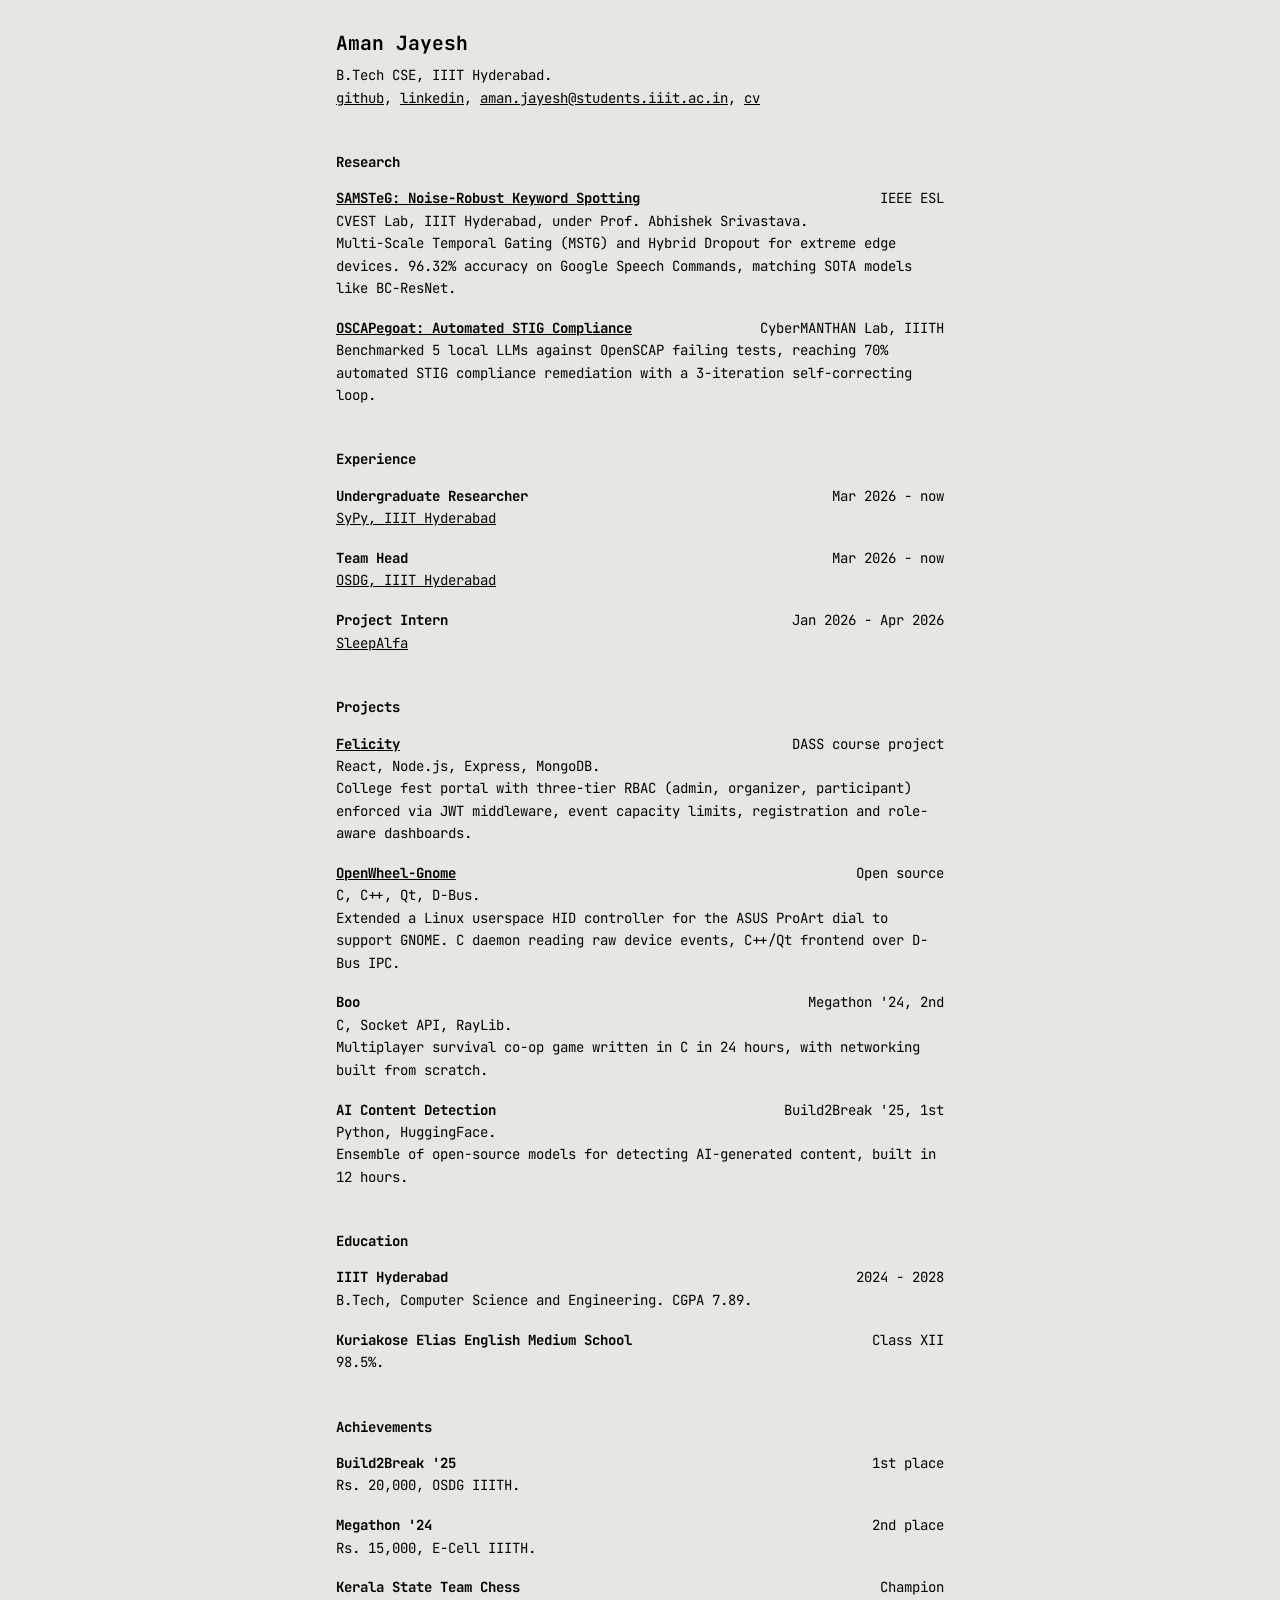
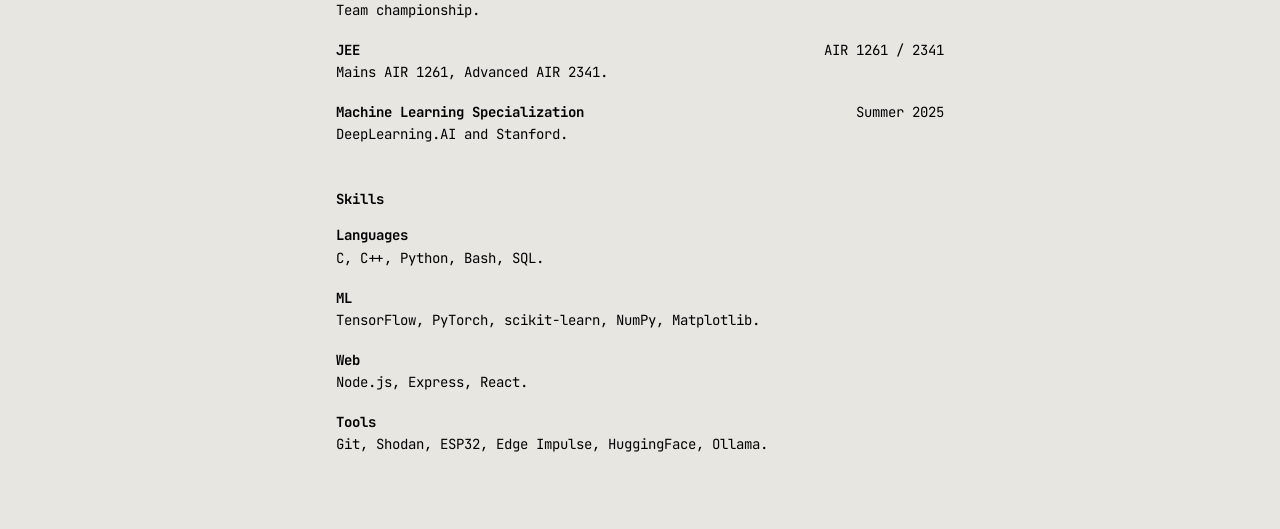
==== commit 1825c82f: "Rewrite site as a minimal single page Plain black-on-off-white layout in self-hosted JetBrains Mono " ====
--- a/index.html
+++ b/index.html
@@ -1,330 +1,159 @@
 <!DOCTYPE html>
 <html lang="en">
 <head>
-    <meta charset="UTF-8">
-    <meta name="viewport" content="width=device-width, initial-scale=1.0">
-    <title>Aman Jayesh</title>
-    <link rel="preconnect" href="https://fonts.googleapis.com">
-    <link rel="preconnect" href="https://fonts.gstatic.com" crossorigin>
-    <link href="https://fonts.googleapis.com/css2?family=JetBrains+Mono:ital,wght@0,300;0,400;0,500;0,700;1,400&family=Space+Grotesk:wght@300;400;500;600;700&display=swap" rel="stylesheet">
-    <link rel="stylesheet" href="css/styles.css">
+<meta charset="UTF-8">
+<meta name="viewport" content="width=device-width, initial-scale=1.0">
+<title>Aman Jayesh</title>
+<style>
+@font-face {
+  font-family: "JetBrains Mono";
+  src: url(assets/fonts/JetBrainsMono.woff2) format("woff2");
+  font-weight: 100 800;
+  font-display: swap;
+}
+body {
+  background: #e8e6e1;
+  color: #000;
+  font: 14px/1.6 "JetBrains Mono", ui-monospace, monospace;
+  max-width: 76ch;
+  margin: 0 auto;
+  padding: 2em 1em 4em;
+}
+a { color: #000; }
+h1 { font-size: 1.4em; font-weight: 700; margin: 0 0 .25em; }
+h2 { font-size: 1em; font-weight: 700; margin: 3em 0 1em; }
+p { margin: 0; }
+.e { margin: 0 0 1.25em; }
+.e > p:first-child { display: flex; flex-wrap: wrap; justify-content: space-between; column-gap: 2ch; }
+</style>
 </head>
 <body>
 
-    <nav class="nav">
-        <a href="#hero" class="nav-name">aman.jayesh</a>
-        <div class="nav-links">
-            <a href="#research">research</a>
-            <a href="#experience">experience</a>
-            <a href="#projects">projects</a>
-            <a href="#skills">skills</a>
-            <a href="assets/files/Resume_Aman_Jayesh.pdf" target="_blank" class="nav-cv">cv ↗</a>
-        </div>
-    </nav>
+<h1>Aman Jayesh</h1>
+<p>B.Tech CSE, IIIT Hyderabad.</p>
+<p>
+  <a href="https://github.com/jupist">github</a>,
+  <a href="https://linkedin.com/in/amanjayesh">linkedin</a>,
+  <a href="mailto:aman.jayesh@students.iiit.ac.in">aman.jayesh@students.iiit.ac.in</a>,
+  <a href="assets/files/Resume_Aman_Jayesh.pdf">cv</a>
+</p>
 
-    <main>
+<h2>Research</h2>
 
-        <!-- HERO -->
-        <section id="hero" class="hero">
-            <canvas id="particles"></canvas>
-            <div class="hero-inner">
-                <div class="hero-label mono dim">currently @ iiit hyderabad</div>
-                <h1 class="hero-name">Aman<br>Jayesh</h1>
-                <div class="hero-links">
-                    <a href="https://github.com/jupist" target="_blank" class="hero-link">github</a>
-                    <span class="dim">·</span>
-                    <a href="https://linkedin.com/in/amanjayesh" target="_blank" class="hero-link">linkedin</a>
-                    <span class="dim">·</span>
-                    <a href="mailto:aman.jayesh@students.iiit.ac.in" class="hero-link">mail</a>
-                    <span class="dim">·</span>
-                    <a href="assets/files/Resume_Aman_Jayesh.pdf" target="_blank" class="hero-link">cv</a>
-                </div>
-            </div>
-            <div class="hero-scroll-hint mono dim">scroll ↓</div>
-        </section>
+<div class="e">
+  <p><b><a href="https://ieeexplore.ieee.org/document/11690602/">SAMSTeG: Noise-Robust Keyword Spotting</a></b> <span>IEEE ESL</span></p>
+  <p>CVEST Lab, IIIT Hyderabad, under Prof. Abhishek Srivastava.</p>
+  <p>Multi-Scale Temporal Gating (MSTG) and Hybrid Dropout for extreme edge devices. 96.32% accuracy on Google Speech Commands, matching SOTA models like BC-ResNet.</p>
+</div>
 
-        <!-- RESEARCH -->
-        <section id="research" class="section">
-            <div class="section-header">
-                <span class="section-num mono">01</span>
-                <h2>Research</h2>
-            </div>
-            <div class="research-grid">
+<div class="e">
+  <p><b><a href="https://github.com/jupist/oscapegoat">OSCAPegoat: Automated STIG Compliance</a></b> <span>CyberMANTHAN Lab, IIITH</span></p>
+  <p>Benchmarked 5 local LLMs against OpenSCAP failing tests, reaching 70% automated STIG compliance remediation with a 3-iteration self-correcting loop.</p>
+</div>
 
-                <div class="research-card">
-                    <div class="card-top">
-                        <div class="card-tags">
-                            <span class="tag">Deep Learning</span>
-                            <span class="tag">TinyML</span>
-                            <span class="tag">IEEE ESL</span>
-                        </div>
-                        <a href="https://github.com/jupist" target="_blank" class="card-link mono">GitHub ↗</a>
-                    </div>
-                    <h3 class="card-title">SAMSTeG: Noise-Robust Keyword Spotting</h3>
-                    <p class="card-lab mono dim">CVEST Lab · IIIT Hyderabad · under Prof. Abhishek Srivastava</p>
-                    <p class="card-desc">Authored a research paper for IEEE Embedded Systems Letters proposing Multi-Scale Temporal Gating (MSTG) and Hybrid Dropout for extreme edge devices. Achieved 95.71% accuracy on Google Speech Commands — matching SOTA models like BC-ResNet.</p>
-                    <div class="card-status">
-                        <span class="status-dot"></span>
-                        <span class="mono dim">under review</span>
-                    </div>
-                </div>
+<h2>Experience</h2>
 
-                <div class="research-card">
-                    <div class="card-top">
-                        <div class="card-tags">
-                            <span class="tag">Python</span>
-                            <span class="tag">LLMs</span>
-                            <span class="tag">Security</span>
-                        </div>
-                        <a href="https://github.com/jupist" target="_blank" class="card-link mono">GitHub ↗</a>
-                    </div>
-                    <h3 class="card-title">OSCAPegoat: Automated STIG Compliance</h3>
-                    <p class="card-lab mono dim">CyberMANTHAN Lab · IIIT Hyderabad</p>
-                    <p class="card-desc">Benchmarked 5 local LLMs against OpenSCAP failing tests, achieving 70% automated STIG compliance remediation. Built error-resilient scripts with a 3-iteration self-correcting loop for fully automated compliance fixes.</p>
-                    <div class="card-status">
-                        <span class="status-dot complete"></span>
-                        <span class="mono dim">completed</span>
-                    </div>
-                </div>
+<div class="e">
+  <p><b>Undergraduate Researcher</b> <span>Mar 2026 - now</span></p>
+  <p><a href="https://sypy.iiit.ac.in">SyPy, IIIT Hyderabad</a></p>
+</div>
 
-            </div>
-        </section>
+<div class="e">
+  <p><b>Team Head</b> <span>Mar 2026 - now</span></p>
+  <p><a href="https://osdg.iiit.ac.in">OSDG, IIIT Hyderabad</a></p>
+</div>
 
-        <!-- EXPERIENCE -->
-        <section id="experience" class="section">
-            <div class="section-header">
-                <span class="section-num mono">02</span>
-                <h2>Experience</h2>
-            </div>
-            <div class="exp-list">
+<div class="e">
+  <p><b>Project Intern</b> <span>Jan 2026 - Apr 2026</span></p>
+  <p><a href="https://sleepalfa.com">SleepAlfa</a></p>
+</div>
 
-                <div class="exp-item">
-                    <div class="exp-meta">
-                        <span class="exp-date mono dim">Mar 2026 – Present</span>
-                    </div>
-                    <div class="exp-content">
-                        <h3>Undergraduate Researcher <span class="dim">@ <a href="https://cstar.iiit.ac.in" target="_blank">CSTAR, IIIT Hyderabad</a></span></h3>
-                    </div>
-                </div>
+<h2>Projects</h2>
 
-                <div class="exp-item">
-                    <div class="exp-meta">
-                        <span class="exp-date mono dim">Mar 2026 – Present</span>
-                    </div>
-                    <div class="exp-content">
-                        <h3>Team Head <span class="dim">@ <a href="https://osdg.iiit.ac.in" target="_blank">OSDG, IIIT Hyderabad</a></span></h3>
-                    </div>
-                </div>
+<div class="e">
+  <p><b><a href="https://github.com/jupist/Felicity">Felicity</a></b> <span>DASS course project</span></p>
+  <p>React, Node.js, Express, MongoDB.</p>
+  <p>College fest portal with three-tier RBAC (admin, organizer, participant) enforced via JWT middleware, event capacity limits, registration and role-aware dashboards.</p>
+</div>
 
-                <div class="exp-item">
-                    <div class="exp-meta">
-                        <span class="exp-date mono dim">Jan – Apr 2026</span>
-                    </div>
-                    <div class="exp-content">
-                        <h3>Project Intern <span class="dim">@ <a href="https://sleepalfa.com" target="_blank">SleepAlfa</a></span></h3>
-                    </div>
-                </div>
+<div class="e">
+  <p><b><a href="https://github.com/jupist/openwheel-gnome">OpenWheel-Gnome</a></b> <span>Open source</span></p>
+  <p>C, C++, Qt, D-Bus.</p>
+  <p>Extended a Linux userspace HID controller for the ASUS ProArt dial to support GNOME. C daemon reading raw device events, C++/Qt frontend over D-Bus IPC.</p>
+</div>
 
-            </div>
-        </section>
+<div class="e">
+  <p><b>Boo</b> <span>Megathon '24, 2nd</span></p>
+  <p>C, Socket API, RayLib.</p>
+  <p>Multiplayer survival co-op game written in C in 24 hours, with networking built from scratch.</p>
+</div>
 
-        <!-- PROJECTS -->
-        <section id="projects" class="section">
-            <div class="section-header">
-                <span class="section-num mono">03</span>
-                <h2>Projects</h2>
-            </div>
-            <div class="project-grid">
+<div class="e">
+  <p><b>AI Content Detection</b> <span>Build2Break '25, 1st</span></p>
+  <p>Python, HuggingFace.</p>
+  <p>Ensemble of open-source models for detecting AI-generated content, built in 12 hours.</p>
+</div>
 
-                <div class="project-card">
-                    <div class="card-top">
-                        <div class="card-tags">
-                            <span class="tag">React</span>
-                            <span class="tag">Node.js</span>
-                            <span class="tag">Express</span>
-                            <span class="tag">MongoDB</span>
-                        </div>
-                    </div>
-                    <h3 class="card-title"><a href="https://github.com/jupist/Felicity" target="_blank">Felicity: College Fest Portal</a></h3>
-                    <p class="card-lab mono dim">DASS Course Project</p>
-                    <p class="card-desc">Full-stack event management portal with a three-tier RBAC system (Admin, Organizer, Participant) enforced via JWT middleware. Event creation with capacity limits, registration, and role-aware dashboards. Frontend on Vercel, MongoDB-backed REST API.</p>
-                </div>
+<h2>Education</h2>
 
-                <div class="project-card">
-                    <div class="card-top">
-                        <div class="card-tags">
-                            <span class="tag">C++</span>
-                            <span class="tag">Linux</span>
-                        </div>
-                    </div>
-                    <h3 class="card-title"><a href="https://github.com/jupist/openwheel-gnome" target="_blank">OpenWheel-Gnome</a></h3>
-                    <p class="card-lab mono dim">Open Source</p>
-                    <p class="card-desc">Extended a Linux userspace HID controller for the ASUS ProArt dial to support GNOME. Architecture spans a C daemon reading raw device events and a C++/Qt frontend using D-Bus IPC and profile-based input simulation.</p>
-                </div>
+<div class="e">
+  <p><b>IIIT Hyderabad</b> <span>2024 - 2028</span></p>
+  <p>B.Tech, Computer Science and Engineering. CGPA 7.89.</p>
+</div>
 
-                <div class="project-card">
-                    <div class="card-top">
-                        <div class="card-tags">
-                            <span class="tag">C</span>
-                            <span class="tag">Socket API</span>
-                            <span class="tag">RayLib</span>
-                        </div>
-                    </div>
-                    <h3 class="card-title"><a href="https://github.com/jupist" target="_blank">Boo — Multiplayer Survival Game</a></h3>
-                    <p class="card-lab mono dim">Megathon 2024 · 2nd Place</p>
-                    <p class="card-desc">Fully functional multiplayer survival co-op game written entirely in C within 24 hours. Multiplayer networking implemented from scratch using the Socket API.</p>
-                </div>
+<div class="e">
+  <p><b>Kuriakose Elias English Medium School</b> <span>Class XII</span></p>
+  <p>98.5%.</p>
+</div>
 
-                <div class="project-card">
-                    <div class="card-top">
-                        <div class="card-tags">
-                            <span class="tag">Python</span>
-                            <span class="tag">HuggingFace</span>
-                            <span class="tag">ML</span>
-                        </div>
-                    </div>
-                    <h3 class="card-title"><a href="https://github.com/jupist" target="_blank">AI Content Detection System</a></h3>
-                    <p class="card-lab mono dim">Build2Break 2025 · 1st Place</p>
-                    <p class="card-desc">Open-source AI-generated content detection system built in a 12-hour hackathon. Engineered an ensemble of open-source models for robust detection.</p>
-                </div>
+<h2>Achievements</h2>
 
-            </div>
-        </section>
+<div class="e">
+  <p><b>Build2Break '25</b> <span>1st place</span></p>
+  <p>Rs. 20,000, OSDG IIITH.</p>
+</div>
 
-        <!-- EDUCATION + ACHIEVEMENTS -->
-        <section id="education" class="section section-split">
-            <div class="split-left">
-                <div class="section-header">
-                    <span class="section-num mono">04</span>
-                    <h2>Education</h2>
-                </div>
-                <div class="edu-item">
-                    <h3>IIIT Hyderabad</h3>
-                    <p class="mono dim">B.Tech · Computer Science &amp; Engineering</p>
-                    <p class="mono dim">July 2024 – May 2028</p>
-                    <p class="edu-cgpa">7.89</p>
-                </div>
-                <div class="edu-item secondary">
-                    <h3>Kuriakose Elias English Medium School</h3>
-                    <p class="mono dim">Class XI – XII</p>
-                    <p class="edu-cgpa">98.5%</p>
-                </div>
-            </div>
+<div class="e">
+  <p><b>Megathon '24</b> <span>2nd place</span></p>
+  <p>Rs. 15,000, E-Cell IIITH.</p>
+</div>
 
-            <div class="split-right">
-                <div class="section-header">
-                    <span class="section-num mono">05</span>
-                    <h2>Achievements</h2>
-                </div>
-                <div class="ach-list">
-                    <div class="ach-item">
-                        <span class="ach-icon">⌘</span>
-                        <div>
-                            <p class="ach-title">Build2Break '25 — 1st Place</p>
-                            <p class="mono dim">Rs. 20,000 · OSDG IIITH</p>
-                        </div>
-                    </div>
-                    <div class="ach-item">
-                        <span class="ach-icon">◈</span>
-                        <div>
-                            <p class="ach-title">Megathon '24 — 2nd Place</p>
-                            <p class="mono dim">Rs. 15,000 · E-Cell IIITH</p>
-                        </div>
-                    </div>
-                    <div class="ach-item">
-                        <span class="ach-icon">♟</span>
-                        <div>
-                            <p class="ach-title">Kerala State Team Chess Champion</p>
-                            <p class="mono dim">Individual &amp; Team championships</p>
-                        </div>
-                    </div>
-                    <div class="ach-item">
-                        <span class="ach-icon">∴</span>
-                        <div>
-                            <p class="ach-title">JEE Mains AIR 1261</p>
-                            <p class="mono dim">JEE Advanced AIR 2341</p>
-                        </div>
-                    </div>
-                    <div class="ach-item">
-                        <span class="ach-icon">◎</span>
-                        <div>
-                            <p class="ach-title">ML Specialization</p>
-                            <p class="mono dim">DeepLearning.AI – Stanford</p>
-                        </div>
-                    </div>
-                </div>
-            </div>
-        </section>
+<div class="e">
+  <p><b>Kerala State Team Chess</b> <span>Champion</span></p>
+  <p>Team championship.</p>
+</div>
 
-        <!-- SKILLS -->
-        <section id="skills" class="section">
-            <div class="section-header">
-                <span class="section-num mono">06</span>
-                <h2>Technical Skills</h2>
-            </div>
-            <div class="skills-layout">
-                <div class="skill-group">
-                    <p class="skill-group-label mono dim">languages</p>
-                    <div class="skill-tags">
-                        <span class="tag">C</span>
-                        <span class="tag">C++</span>
-                        <span class="tag">Python</span>
-                        <span class="tag">Bash</span>
-                        <span class="tag">SQL</span>
-                    </div>
-                </div>
-                <div class="skill-group">
-                    <p class="skill-group-label mono dim">ml / data</p>
-                    <div class="skill-tags">
-                        <span class="tag">TensorFlow</span>
-                        <span class="tag">PyTorch</span>
-                        <span class="tag">Scikit-Learn</span>
-                        <span class="tag">NumPy</span>
-                        <span class="tag">Matplotlib</span>
-                    </div>
-                </div>
-                <div class="skill-group">
-                    <p class="skill-group-label mono dim">web</p>
-                    <div class="skill-tags">
-                        <span class="tag">Node.js</span>
-                        <span class="tag">Express</span>
-                        <span class="tag">React</span>
-                    </div>
-                </div>
-                <div class="skill-group">
-                    <p class="skill-group-label mono dim">tools &amp; platforms</p>
-                    <div class="skill-tags">
-                        <span class="tag">Git</span>
-                        <span class="tag">GitHub</span>
-                        <span class="tag">Shodan</span>
-                        <span class="tag">ESP32</span>
-                        <span class="tag">Edge Impulse</span>
-                        <span class="tag">HuggingFace</span>
-                        <span class="tag">Ollama</span>
-                    </div>
-                </div>
-            </div>
-        </section>
+<div class="e">
+  <p><b>JEE</b> <span>AIR 1261 / 2341</span></p>
+  <p>Mains AIR 1261, Advanced AIR 2341.</p>
+</div>
 
-    </main>
+<div class="e">
+  <p><b>Machine Learning Specialization</b> <span>Summer 2025</span></p>
+  <p>DeepLearning.AI and Stanford.</p>
+</div>
 
-    <footer class="footer">
-        <div class="footer-inner">
-            <div class="footer-left">
-                <p class="mono">Aman Jayesh</p>
-                <p class="mono dim">aman.jayesh@students.iiit.ac.in</p>
-            </div>
-            <div class="footer-right">
-                <a href="https://github.com/jupist" target="_blank">GitHub</a>
-                <a href="https://linkedin.com/in/amanjayesh" target="_blank">LinkedIn</a>
-                <a href="assets/files/Resume_Aman_Jayesh.pdf" target="_blank">CV</a>
-            </div>
-        </div>
-        <div class="footer-bottom">
-            <span class="mono dim">jupist.github.io</span>
-        </div>
-    </footer>
+<h2>Skills</h2>
 
-    <script src="js/script.js"></script>
+<div class="e">
+  <p><b>Languages</b></p>
+  <p>C, C++, Python, Bash, SQL.</p>
+</div>
+
+<div class="e">
+  <p><b>ML</b></p>
+  <p>TensorFlow, PyTorch, scikit-learn, NumPy, Matplotlib.</p>
+</div>
+
+<div class="e">
+  <p><b>Web</b></p>
+  <p>Node.js, Express, React.</p>
+</div>
+
+<div class="e">
+  <p><b>Tools</b></p>
+  <p>Git, Shodan, ESP32, Edge Impulse, HuggingFace, Ollama.</p>
+</div>
+
 </body>
 </html>
